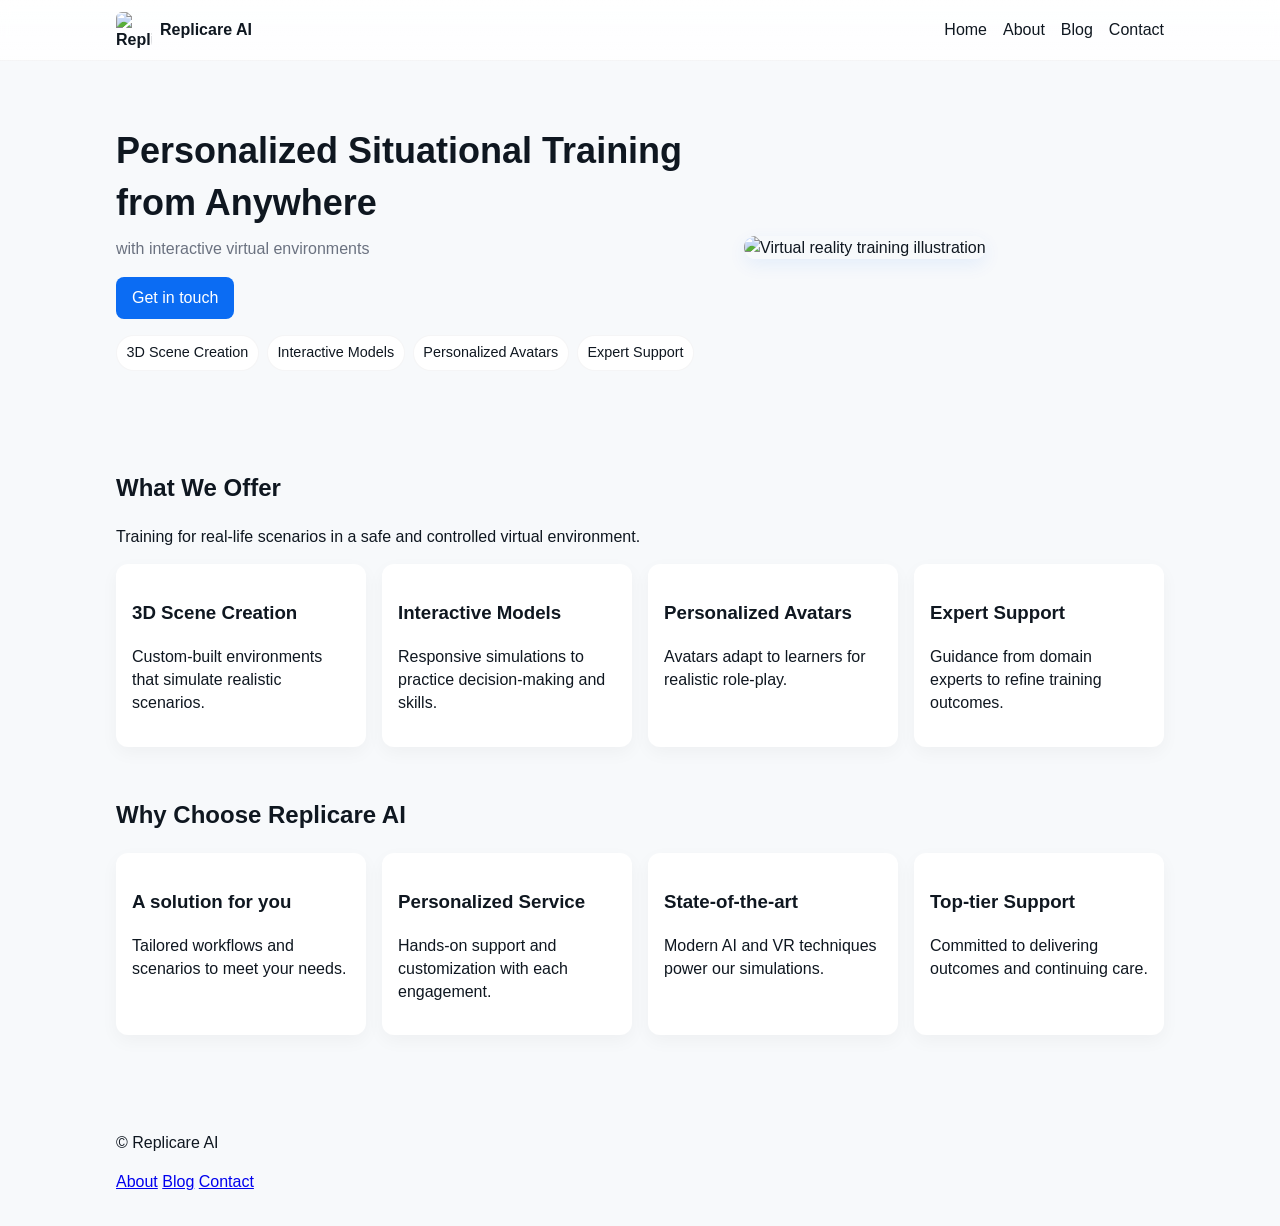
==== index.html @ c7087b62 "Initial commit — static site scaffold" ====
<!doctype html>
<html lang="en">
<head>
  <meta charset="utf-8">
  <meta name="viewport" content="width=device-width,initial-scale=1">
  <title>Replicare AI — Personalized Situational Training</title>
  <link rel="stylesheet" href="styles.css">
</head>
<body>
  <header class="site-header">
    <div class="container header-inner">
      <a href="index.html" class="brand"><img src="assets/logo.png" alt="Replicare AI logo" class="logo">Replicare AI</a>
      <nav class="main-nav" aria-label="Main navigation">
        <button id="nav-toggle" aria-expanded="false" aria-controls="nav-list">Menu</button>
        <ul id="nav-list" class="nav-list">
          <li><a href="index.html">Home</a></li>
          <li><a href="about.html">About</a></li>
          <li><a href="blog.html">Blog</a></li>
          <li><a href="contact.html">Contact</a></li>
        </ul>
      </nav>
    </div>
  </header>

  <main>
    <section class="hero" id="home-hero">
      <div class="container hero-grid">
        <div class="hero-text">
          <h1>Personalized Situational Training from Anywhere</h1>
          <p class="sub">with interactive virtual environments</p>
          <a class="cta" href="contact.html">Get in touch</a>
          <ul class="features-list" aria-label="Key features">
            <li>3D Scene Creation</li>
            <li>Interactive Models</li>
            <li>Personalized Avatars</li>
            <li>Expert Support</li>
          </ul>
        </div>
        <div class="hero-media">
          <img src="assets/hero-vr.jpg" alt="Virtual reality training illustration">
        </div>
      </div>
    </section>

    <section class="offer">
      <div class="container">
        <h2>What We Offer</h2>
        <p>Training for real-life scenarios in a safe and controlled virtual environment.</p>
        <div class="cards">
          <article class="card">
            <h3>3D Scene Creation</h3>
            <p>Custom-built environments that simulate realistic scenarios.</p>
          </article>
          <article class="card">
            <h3>Interactive Models</h3>
            <p>Responsive simulations to practice decision-making and skills.</p>
          </article>
          <article class="card">
            <h3>Personalized Avatars</h3>
            <p>Avatars adapt to learners for realistic role-play.</p>
          </article>
          <article class="card">
            <h3>Expert Support</h3>
            <p>Guidance from domain experts to refine training outcomes.</p>
          </article>
        </div>
      </div>
    </section>

    <section class="why">
      <div class="container">
        <h2>Why Choose Replicare AI</h2>
        <div class="cards four">
          <article class="card">
            <h3>A solution for you</h3>
            <p>Tailored workflows and scenarios to meet your needs.</p>
          </article>
          <article class="card">
            <h3>Personalized Service</h3>
            <p>Hands-on support and customization with each engagement.</p>
          </article>
          <article class="card">
            <h3>State-of-the-art</h3>
            <p>Modern AI and VR techniques power our simulations.</p>
          </article>
          <article class="card">
            <h3>Top-tier Support</h3>
            <p>Committed to delivering outcomes and continuing care.</p>
          </article>
        </div>
      </div>
    </section>
  </main>

  <footer class="site-footer">
    <div class="container">
      <p>&copy; Replicare AI</p>
      <nav aria-label="Footer">
        <a href="about.html">About</a>
        <a href="blog.html">Blog</a>
        <a href="contact.html">Contact</a>
      </nav>
    </div>
  </footer>

  <script src="script.js"></script>
</body>
</html>
---- styles.css ----
:root{
  --bg:#f7f9fb;
  --card:#ffffff;
  --text:#0f1720;
  --muted:#6b7280;
  --brand:#0b6cf3;
  --accent:#7c3aed;
  --radius:12px;
}
*{box-sizing:border-box}
body{font-family:Inter,Segoe UI,Arial,Helvetica,sans-serif;margin:0;background:var(--bg);color:var(--text);line-height:1.45}
.container{max-width:1080px;margin:0 auto;padding:1rem}
.site-header{background:linear-gradient(180deg,rgba(255,255,255,0.9),rgba(255,255,255,0.8));position:sticky;top:0;backdrop-filter:blur(6px);z-index:20;border-bottom:1px solid rgba(15,23,32,0.04)}
.header-inner{display:flex;align-items:center;justify-content:space-between;padding:0.75rem 1rem}
.brand{display:flex;align-items:center;gap:0.5rem;color:var(--text);text-decoration:none;font-weight:600}
.logo{width:36px;height:36px;object-fit:cover;border-radius:6px}
.main-nav{display:flex;align-items:center}
.nav-list{list-style:none;margin:0;padding:0;display:flex;gap:1rem}
.nav-list a{color:var(--text);text-decoration:none}
#nav-toggle{display:none}
.hero{padding:3rem 0}
.hero-grid{display:grid;grid-template-columns:1fr 420px;gap:2rem;align-items:center}
.hero-text h1{font-size:clamp(1.5rem,3vw,2.25rem);margin:0 0 0.5rem}
.sub{color:var(--muted);margin:0 0 1rem}
.cta{display:inline-block;background:var(--brand);color:#fff;padding:0.6rem 1rem;border-radius:8px;text-decoration:none}
.features-list{display:flex;gap:0.5rem;flex-wrap:wrap;list-style:none;padding:0;margin:1rem 0 0}
.features-list li{background:var(--card);padding:0.4rem 0.6rem;border-radius:999px;border:1px solid rgba(15,23,32,0.04);font-size:0.9rem}
.hero-media img{width:100%;height:auto;border-radius:12px;box-shadow:0 6px 18px rgba(11,108,243,0.08)}
.cards{display:grid;grid-template-columns:repeat(auto-fit,minmax(220px,1fr));gap:1rem;margin-top:1rem}
.card{background:var(--card);padding:1rem;border-radius:var(--radius);box-shadow:0 6px 18px rgba(15,23,32,0.04)}
.cards.four{grid-template-columns:repeat(4,1fr)}
.team-grid{display:grid;grid-template-columns:repeat(auto-fit,minmax(180px,1fr));gap:1rem}
.member img{width:100%;height:220px;object-fit:cover;border-radius:8px}
.post-card{background:var(--card);padding:1rem;border-radius:12px}
.contact-form{display:flex;flex-direction:column;gap:0.75rem}
.contact-form .row{display:flex;gap:0.75rem}
.contact-form label{display:block;flex:1}
.contact-form input, .contact-form textarea{width:100%;padding:0.6rem;border-radius:8px;border:1px solid rgba(15,23,32,0.08)}
button{background:var(--accent);color:#fff;padding:0.6rem 1rem;border-radius:8px;border:none}
.site-footer{padding:1rem 0;margin-top:2rem}
@media(max-width:880px){
  .hero-grid{grid-template-columns:1fr}
  .cards.four{grid-template-columns:repeat(2,1fr)}
  #nav-toggle{display:inline-block}
  .nav-list{display:none;position:absolute;right:1rem;top:64px;background:var(--card);padding:0.5rem;border-radius:8px;box-shadow:0 6px 18px rgba(15,23,32,0.08)}
  .nav-list.show{display:flex;flex-direction:column}
  .contact-form .row{flex-direction:column}
}
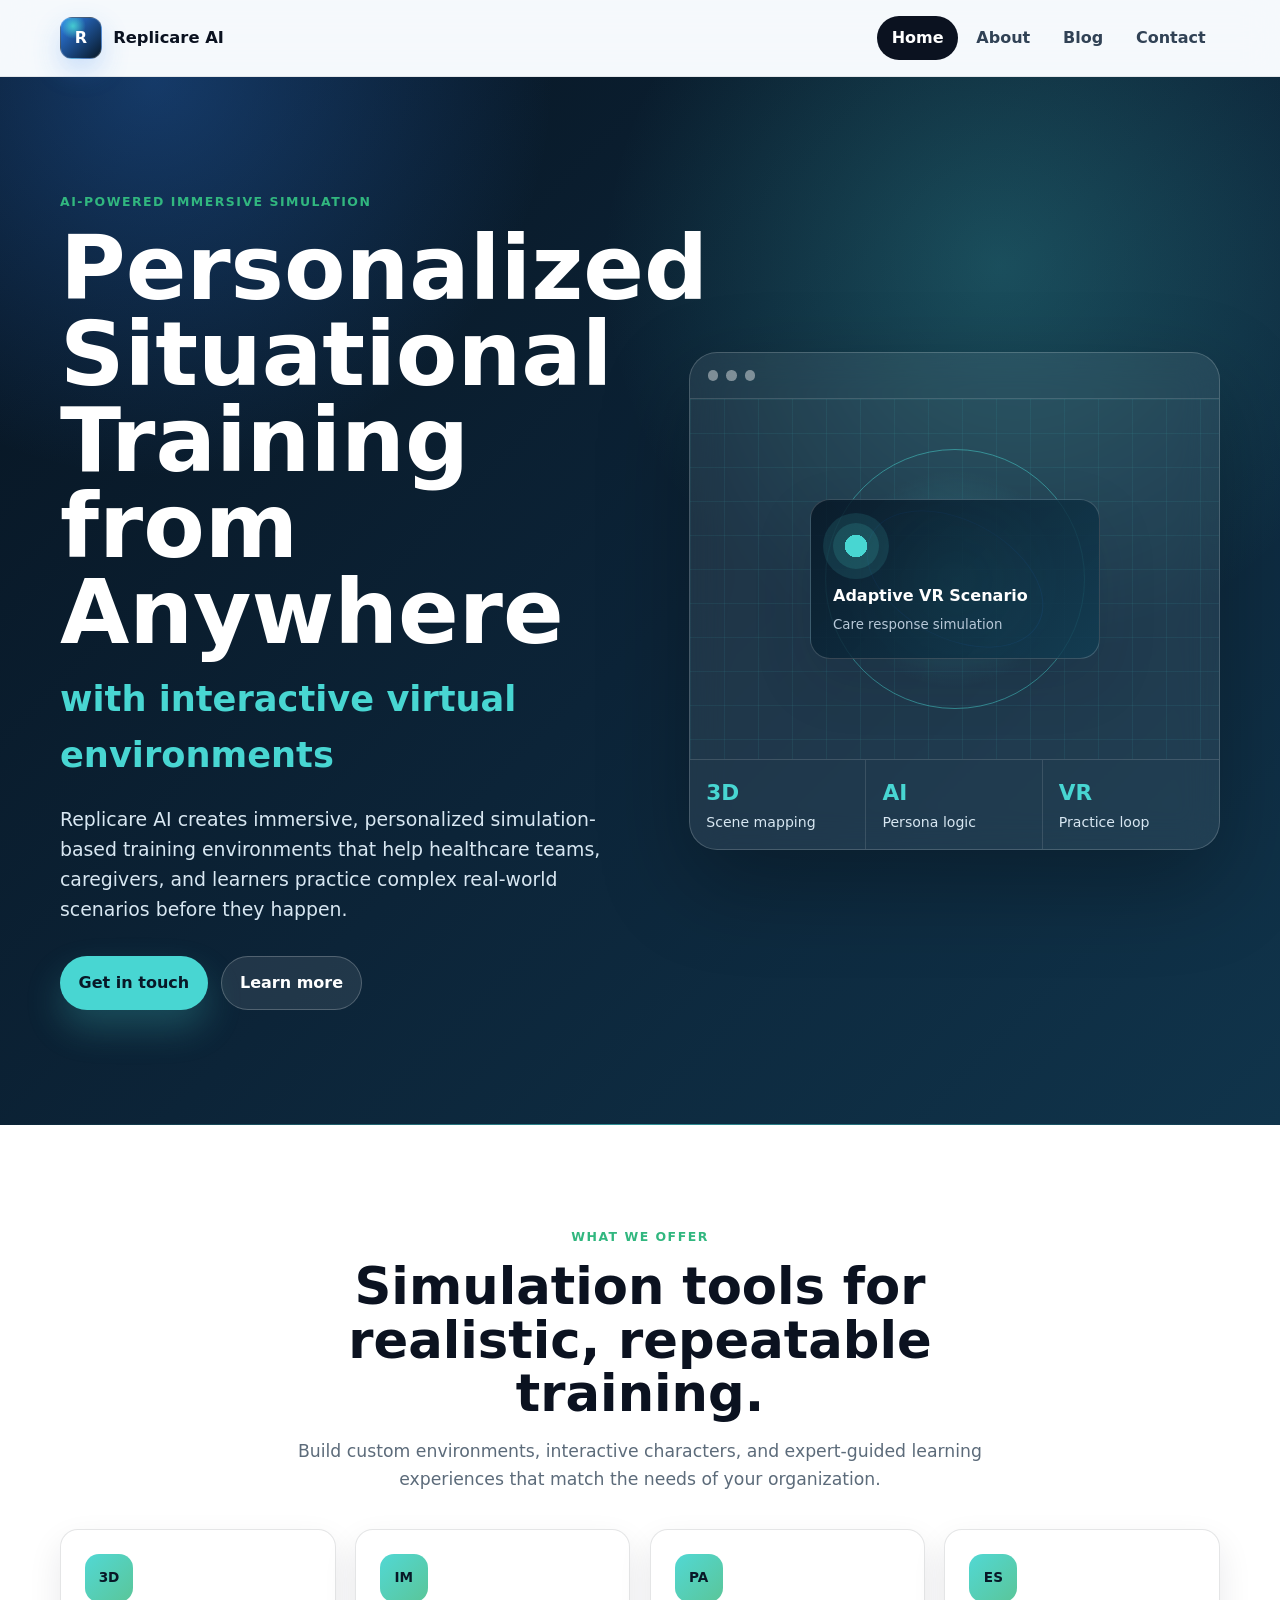
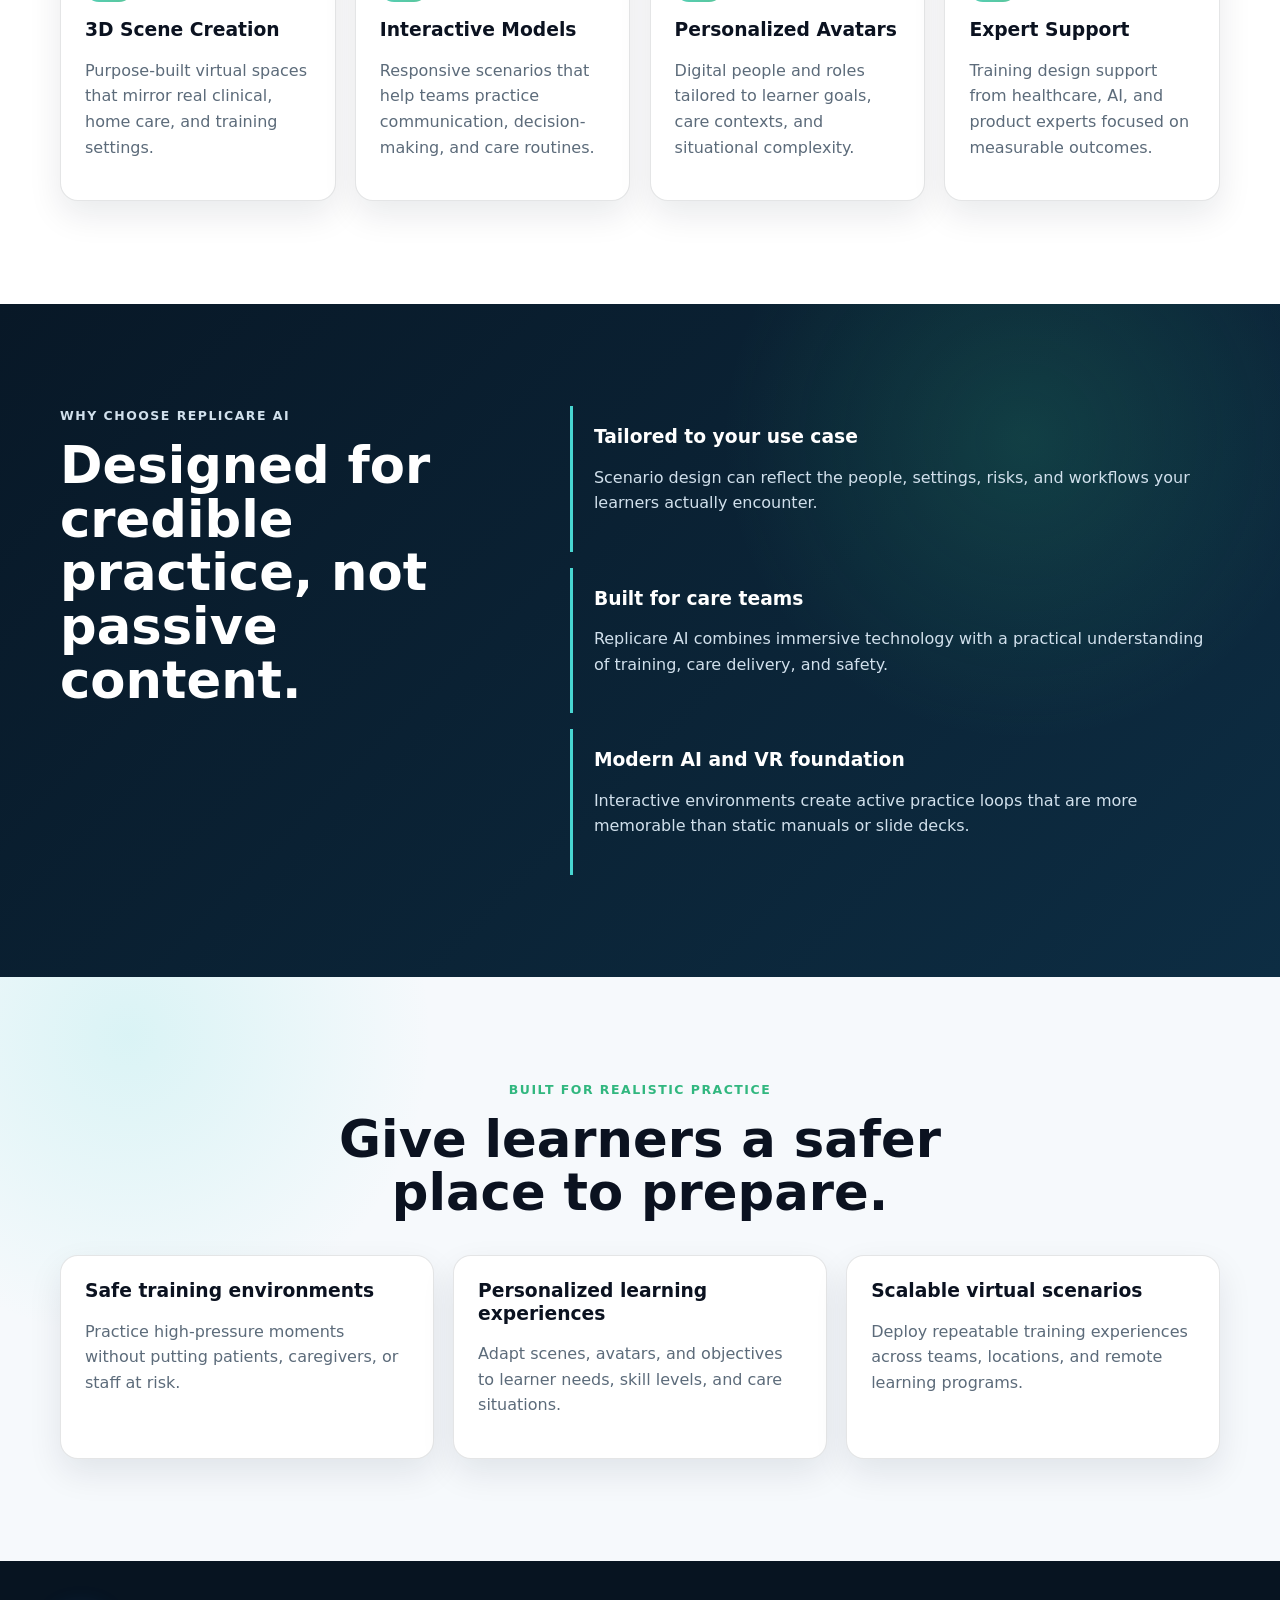
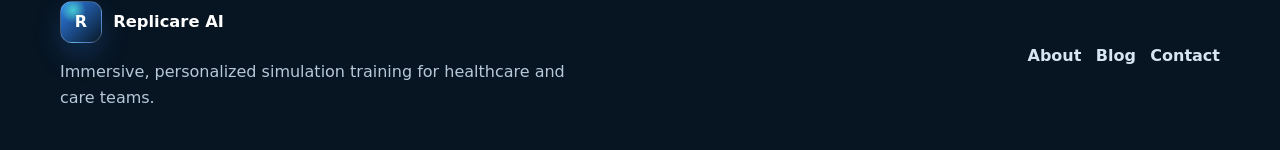
==== commit 75c31abe: "Redesign Replicare AI static site" ====
--- a/index.html
+++ b/index.html
@@ -2,18 +2,24 @@
 <html lang="en">
 <head>
   <meta charset="utf-8">
-  <meta name="viewport" content="width=device-width,initial-scale=1">
-  <title>Replicare AI — Personalized Situational Training</title>
+  <meta name="viewport" content="width=device-width, initial-scale=1">
+  <meta name="description" content="Replicare AI creates immersive, personalized simulation-based training environments for healthcare and care teams.">
+  <title>Replicare AI | Personalized Situational Training</title>
   <link rel="stylesheet" href="styles.css">
 </head>
 <body>
   <header class="site-header">
     <div class="container header-inner">
-      <a href="index.html" class="brand"><img src="assets/logo.png" alt="Replicare AI logo" class="logo">Replicare AI</a>
+      <a class="brand" href="index.html" aria-label="Replicare AI home">
+        <span class="brand-mark" aria-hidden="true">R</span>
+        <span class="brand-text">Replicare AI</span>
+      </a>
       <nav class="main-nav" aria-label="Main navigation">
-        <button id="nav-toggle" aria-expanded="false" aria-controls="nav-list">Menu</button>
-        <ul id="nav-list" class="nav-list">
-          <li><a href="index.html">Home</a></li>
+        <button class="nav-toggle" type="button" aria-expanded="false" aria-controls="site-nav">
+          <span>Menu</span>
+        </button>
+        <ul class="nav-list" id="site-nav">
+          <li><a href="index.html" aria-current="page">Home</a></li>
           <li><a href="about.html">About</a></li>
           <li><a href="blog.html">Blog</a></li>
           <li><a href="contact.html">Contact</a></li>
@@ -23,69 +29,126 @@
   </header>
 
   <main>
-    <section class="hero" id="home-hero">
+    <section class="hero home-hero">
       <div class="container hero-grid">
-        <div class="hero-text">
+        <div class="hero-copy">
+          <p class="eyebrow">AI-powered immersive simulation</p>
           <h1>Personalized Situational Training from Anywhere</h1>
-          <p class="sub">with interactive virtual environments</p>
-          <a class="cta" href="contact.html">Get in touch</a>
-          <ul class="features-list" aria-label="Key features">
-            <li>3D Scene Creation</li>
-            <li>Interactive Models</li>
-            <li>Personalized Avatars</li>
-            <li>Expert Support</li>
-          </ul>
+          <p class="hero-subtitle">with interactive virtual environments</p>
+          <p class="hero-lede">Replicare AI creates immersive, personalized simulation-based training environments that help healthcare teams, caregivers, and learners practice complex real-world scenarios before they happen.</p>
+          <div class="button-row">
+            <a class="button button-primary" href="contact.html">Get in touch</a>
+            <a class="button button-secondary" href="about.html">Learn more</a>
+          </div>
         </div>
-        <div class="hero-media">
-          <img src="assets/hero-vr.jpg" alt="Virtual reality training illustration">
+        <div class="hero-visual" aria-label="Immersive healthcare simulation product preview">
+          <div class="simulation-panel">
+            <div class="panel-top">
+              <span></span>
+              <span></span>
+              <span></span>
+            </div>
+            <div class="scene-stage">
+              <div class="avatar-orbit orbit-one"></div>
+              <div class="avatar-orbit orbit-two"></div>
+              <div class="avatar-card">
+                <span class="avatar-pulse"></span>
+                <strong>Adaptive VR Scenario</strong>
+                <small>Care response simulation</small>
+              </div>
+            </div>
+            <div class="metric-strip">
+              <div>
+                <strong>3D</strong>
+                <span>Scene mapping</span>
+              </div>
+              <div>
+                <strong>AI</strong>
+                <span>Persona logic</span>
+              </div>
+              <div>
+                <strong>VR</strong>
+                <span>Practice loop</span>
+              </div>
+            </div>
+          </div>
         </div>
       </div>
     </section>
 
-    <section class="offer">
+    <section class="section section-light">
       <div class="container">
-        <h2>What We Offer</h2>
-        <p>Training for real-life scenarios in a safe and controlled virtual environment.</p>
-        <div class="cards">
-          <article class="card">
+        <div class="section-heading">
+          <p class="eyebrow">What we offer</p>
+          <h2>Simulation tools for realistic, repeatable training.</h2>
+          <p>Build custom environments, interactive characters, and expert-guided learning experiences that match the needs of your organization.</p>
+        </div>
+        <div class="card-grid feature-grid">
+          <article class="feature-card">
+            <span class="card-icon">3D</span>
             <h3>3D Scene Creation</h3>
-            <p>Custom-built environments that simulate realistic scenarios.</p>
+            <p>Purpose-built virtual spaces that mirror real clinical, home care, and training settings.</p>
           </article>
-          <article class="card">
+          <article class="feature-card">
+            <span class="card-icon">IM</span>
             <h3>Interactive Models</h3>
-            <p>Responsive simulations to practice decision-making and skills.</p>
+            <p>Responsive scenarios that help teams practice communication, decision-making, and care routines.</p>
           </article>
-          <article class="card">
+          <article class="feature-card">
+            <span class="card-icon">PA</span>
             <h3>Personalized Avatars</h3>
-            <p>Avatars adapt to learners for realistic role-play.</p>
+            <p>Digital people and roles tailored to learner goals, care contexts, and situational complexity.</p>
           </article>
-          <article class="card">
+          <article class="feature-card">
+            <span class="card-icon">ES</span>
             <h3>Expert Support</h3>
-            <p>Guidance from domain experts to refine training outcomes.</p>
+            <p>Training design support from healthcare, AI, and product experts focused on measurable outcomes.</p>
           </article>
         </div>
       </div>
     </section>
 
-    <section class="why">
+    <section class="section section-dark">
+      <div class="container split-section">
+        <div>
+          <p class="eyebrow">Why choose Replicare AI</p>
+          <h2>Designed for credible practice, not passive content.</h2>
+        </div>
+        <div class="why-list">
+          <article>
+            <h3>Tailored to your use case</h3>
+            <p>Scenario design can reflect the people, settings, risks, and workflows your learners actually encounter.</p>
+          </article>
+          <article>
+            <h3>Built for care teams</h3>
+            <p>Replicare AI combines immersive technology with a practical understanding of training, care delivery, and safety.</p>
+          </article>
+          <article>
+            <h3>Modern AI and VR foundation</h3>
+            <p>Interactive environments create active practice loops that are more memorable than static manuals or slide decks.</p>
+          </article>
+        </div>
+      </div>
+    </section>
+
+    <section class="section section-muted">
       <div class="container">
-        <h2>Why Choose Replicare AI</h2>
-        <div class="cards four">
-          <article class="card">
-            <h3>A solution for you</h3>
-            <p>Tailored workflows and scenarios to meet your needs.</p>
+        <div class="section-heading">
+          <p class="eyebrow">Built for realistic practice</p>
+          <h2>Give learners a safer place to prepare.</h2>
+        </div>
+        <div class="card-grid three-column">
+          <article class="practice-card">
+            <h3>Safe training environments</h3>
+            <p>Practice high-pressure moments without putting patients, caregivers, or staff at risk.</p>
           </article>
-          <article class="card">
-            <h3>Personalized Service</h3>
-            <p>Hands-on support and customization with each engagement.</p>
+          <article class="practice-card">
+            <h3>Personalized learning experiences</h3>
+            <p>Adapt scenes, avatars, and objectives to learner needs, skill levels, and care situations.</p>
           </article>
-          <article class="card">
-            <h3>State-of-the-art</h3>
-            <p>Modern AI and VR techniques power our simulations.</p>
-          </article>
-          <article class="card">
-            <h3>Top-tier Support</h3>
-            <p>Committed to delivering outcomes and continuing care.</p>
+          <article class="practice-card">
+            <h3>Scalable virtual scenarios</h3>
+            <p>Deploy repeatable training experiences across teams, locations, and remote learning programs.</p>
           </article>
         </div>
       </div>
@@ -93,9 +156,15 @@
   </main>
 
   <footer class="site-footer">
-    <div class="container">
-      <p>&copy; Replicare AI</p>
-      <nav aria-label="Footer">
+    <div class="container footer-grid">
+      <div>
+        <a class="brand footer-brand" href="index.html">
+          <span class="brand-mark" aria-hidden="true">R</span>
+          <span class="brand-text">Replicare AI</span>
+        </a>
+        <p>Immersive, personalized simulation training for healthcare and care teams.</p>
+      </div>
+      <nav class="footer-nav" aria-label="Footer navigation">
         <a href="about.html">About</a>
         <a href="blog.html">Blog</a>
         <a href="contact.html">Contact</a>
@@ -105,4 +174,4 @@
 
   <script src="script.js"></script>
 </body>
-</html>+</html>
--- a/styles.css
+++ b/styles.css
@@ -1,48 +1,889 @@
-:root{
-  --bg:#f7f9fb;
-  --card:#ffffff;
-  --text:#0f1720;
-  --muted:#6b7280;
-  --brand:#0b6cf3;
-  --accent:#7c3aed;
-  --radius:12px;
-}
-*{box-sizing:border-box}
-body{font-family:Inter,Segoe UI,Arial,Helvetica,sans-serif;margin:0;background:var(--bg);color:var(--text);line-height:1.45}
-.container{max-width:1080px;margin:0 auto;padding:1rem}
-.site-header{background:linear-gradient(180deg,rgba(255,255,255,0.9),rgba(255,255,255,0.8));position:sticky;top:0;backdrop-filter:blur(6px);z-index:20;border-bottom:1px solid rgba(15,23,32,0.04)}
-.header-inner{display:flex;align-items:center;justify-content:space-between;padding:0.75rem 1rem}
-.brand{display:flex;align-items:center;gap:0.5rem;color:var(--text);text-decoration:none;font-weight:600}
-.logo{width:36px;height:36px;object-fit:cover;border-radius:6px}
-.main-nav{display:flex;align-items:center}
-.nav-list{list-style:none;margin:0;padding:0;display:flex;gap:1rem}
-.nav-list a{color:var(--text);text-decoration:none}
-#nav-toggle{display:none}
-.hero{padding:3rem 0}
-.hero-grid{display:grid;grid-template-columns:1fr 420px;gap:2rem;align-items:center}
-.hero-text h1{font-size:clamp(1.5rem,3vw,2.25rem);margin:0 0 0.5rem}
-.sub{color:var(--muted);margin:0 0 1rem}
-.cta{display:inline-block;background:var(--brand);color:#fff;padding:0.6rem 1rem;border-radius:8px;text-decoration:none}
-.features-list{display:flex;gap:0.5rem;flex-wrap:wrap;list-style:none;padding:0;margin:1rem 0 0}
-.features-list li{background:var(--card);padding:0.4rem 0.6rem;border-radius:999px;border:1px solid rgba(15,23,32,0.04);font-size:0.9rem}
-.hero-media img{width:100%;height:auto;border-radius:12px;box-shadow:0 6px 18px rgba(11,108,243,0.08)}
-.cards{display:grid;grid-template-columns:repeat(auto-fit,minmax(220px,1fr));gap:1rem;margin-top:1rem}
-.card{background:var(--card);padding:1rem;border-radius:var(--radius);box-shadow:0 6px 18px rgba(15,23,32,0.04)}
-.cards.four{grid-template-columns:repeat(4,1fr)}
-.team-grid{display:grid;grid-template-columns:repeat(auto-fit,minmax(180px,1fr));gap:1rem}
-.member img{width:100%;height:220px;object-fit:cover;border-radius:8px}
-.post-card{background:var(--card);padding:1rem;border-radius:12px}
-.contact-form{display:flex;flex-direction:column;gap:0.75rem}
-.contact-form .row{display:flex;gap:0.75rem}
-.contact-form label{display:block;flex:1}
-.contact-form input, .contact-form textarea{width:100%;padding:0.6rem;border-radius:8px;border:1px solid rgba(15,23,32,0.08)}
-button{background:var(--accent);color:#fff;padding:0.6rem 1rem;border-radius:8px;border:none}
-.site-footer{padding:1rem 0;margin-top:2rem}
-@media(max-width:880px){
-  .hero-grid{grid-template-columns:1fr}
-  .cards.four{grid-template-columns:repeat(2,1fr)}
-  #nav-toggle{display:inline-block}
-  .nav-list{display:none;position:absolute;right:1rem;top:64px;background:var(--card);padding:0.5rem;border-radius:8px;box-shadow:0 6px 18px rgba(15,23,32,0.08)}
-  .nav-list.show{display:flex;flex-direction:column}
-  .contact-form .row{flex-direction:column}
-}+:root {
+  --ink: #0b1220;
+  --navy: #081827;
+  --navy-soft: #10263b;
+  --blue: #2f80ed;
+  --cyan: #48d6d2;
+  --green: #31b77f;
+  --white: #ffffff;
+  --paper: #f6f9fc;
+  --mist: #e8f1f8;
+  --line: rgba(11, 18, 32, 0.11);
+  --muted: #5c6b7a;
+  --muted-light: #b7c8d8;
+  --shadow: 0 22px 60px rgba(8, 24, 39, 0.13);
+  --shadow-soft: 0 14px 34px rgba(8, 24, 39, 0.09);
+  --radius: 18px;
+  --radius-sm: 12px;
+  --container: 1160px;
+  --section: clamp(4rem, 8vw, 7rem);
+}
+
+* {
+  box-sizing: border-box;
+}
+
+html {
+  scroll-behavior: smooth;
+}
+
+body {
+  margin: 0;
+  color: var(--ink);
+  background: var(--paper);
+  font-family: Inter, ui-sans-serif, system-ui, -apple-system, BlinkMacSystemFont, "Segoe UI", Arial, sans-serif;
+  line-height: 1.6;
+  text-rendering: optimizeLegibility;
+}
+
+img,
+svg {
+  display: block;
+  max-width: 100%;
+}
+
+a {
+  color: inherit;
+}
+
+.container {
+  width: min(100% - 2rem, var(--container));
+  margin-inline: auto;
+}
+
+.narrow {
+  max-width: 820px;
+}
+
+.site-header {
+  position: sticky;
+  top: 0;
+  z-index: 20;
+  background: rgba(246, 249, 252, 0.9);
+  border-bottom: 1px solid rgba(11, 18, 32, 0.08);
+  backdrop-filter: blur(18px);
+}
+
+.header-inner {
+  display: flex;
+  align-items: center;
+  justify-content: space-between;
+  min-height: 76px;
+  gap: 1rem;
+}
+
+.brand {
+  display: inline-flex;
+  align-items: center;
+  gap: 0.7rem;
+  color: var(--ink);
+  font-weight: 800;
+  text-decoration: none;
+  letter-spacing: 0;
+}
+
+.brand-mark {
+  display: grid;
+  width: 42px;
+  height: 42px;
+  place-items: center;
+  color: var(--white);
+  background:
+    radial-gradient(circle at 30% 20%, rgba(72, 214, 210, 0.9), transparent 30%),
+    linear-gradient(135deg, var(--blue), var(--navy));
+  border: 1px solid rgba(255, 255, 255, 0.22);
+  border-radius: 12px;
+  box-shadow: 0 12px 28px rgba(47, 128, 237, 0.24);
+}
+
+.brand-text {
+  font-size: 1.02rem;
+}
+
+.main-nav {
+  display: flex;
+  align-items: center;
+}
+
+.nav-toggle {
+  display: none;
+  border: 1px solid var(--line);
+  border-radius: 999px;
+  background: var(--white);
+  color: var(--ink);
+  cursor: pointer;
+  font: inherit;
+  font-weight: 700;
+  padding: 0.65rem 0.9rem;
+}
+
+.nav-list {
+  display: flex;
+  align-items: center;
+  gap: 0.25rem;
+  margin: 0;
+  padding: 0;
+  list-style: none;
+}
+
+.nav-list a {
+  display: inline-flex;
+  align-items: center;
+  min-height: 42px;
+  padding: 0.55rem 0.9rem;
+  border-radius: 999px;
+  color: #314255;
+  font-weight: 700;
+  text-decoration: none;
+  transition: background 180ms ease, color 180ms ease, transform 180ms ease;
+}
+
+.nav-list a:hover,
+.nav-list a:focus-visible {
+  background: rgba(47, 128, 237, 0.1);
+  color: var(--ink);
+}
+
+.nav-list a[aria-current="page"] {
+  background: var(--ink);
+  color: var(--white);
+}
+
+.hero,
+.page-hero {
+  position: relative;
+  overflow: hidden;
+  color: var(--white);
+  background:
+    radial-gradient(circle at 78% 18%, rgba(72, 214, 210, 0.24), transparent 30%),
+    radial-gradient(circle at 12% 0%, rgba(47, 128, 237, 0.34), transparent 26%),
+    linear-gradient(135deg, #071421 0%, #0c2438 52%, #10344b 100%);
+}
+
+.hero::after,
+.page-hero::after {
+  position: absolute;
+  inset: auto 0 0;
+  height: 1px;
+  content: "";
+  background: linear-gradient(90deg, transparent, rgba(72, 214, 210, 0.6), transparent);
+}
+
+.home-hero {
+  padding: clamp(5rem, 9vw, 8rem) 0;
+}
+
+.hero-grid {
+  display: grid;
+  grid-template-columns: minmax(0, 1.02fr) minmax(360px, 0.98fr);
+  align-items: center;
+  gap: clamp(2rem, 6vw, 5rem);
+}
+
+.hero-copy,
+.hero-visual,
+.page-hero .container {
+  position: relative;
+  z-index: 1;
+}
+
+.eyebrow {
+  margin: 0 0 0.8rem;
+  color: var(--green);
+  font-size: 0.78rem;
+  font-weight: 900;
+  letter-spacing: 0.12em;
+  text-transform: uppercase;
+}
+
+.hero h1,
+.page-hero h1 {
+  max-width: 820px;
+  margin: 0;
+  font-size: clamp(2.7rem, 7vw, 5.9rem);
+  line-height: 0.96;
+  letter-spacing: 0;
+}
+
+.hero-subtitle {
+  margin: 1rem 0 0;
+  color: var(--cyan);
+  font-size: clamp(1.35rem, 3vw, 2.2rem);
+  font-weight: 800;
+}
+
+.hero-lede,
+.page-hero p:not(.eyebrow) {
+  max-width: 680px;
+  margin: 1.25rem 0 0;
+  color: #d8e7f2;
+  font-size: clamp(1rem, 2vw, 1.18rem);
+}
+
+.button-row {
+  display: flex;
+  flex-wrap: wrap;
+  gap: 0.85rem;
+  margin-top: 2rem;
+}
+
+.button {
+  display: inline-flex;
+  align-items: center;
+  justify-content: center;
+  min-height: 48px;
+  padding: 0.8rem 1.1rem;
+  border: 1px solid transparent;
+  border-radius: 999px;
+  font-weight: 900;
+  text-decoration: none;
+  transition: transform 180ms ease, box-shadow 180ms ease, background 180ms ease;
+}
+
+.button:hover,
+.button:focus-visible {
+  transform: translateY(-2px);
+}
+
+.button-primary {
+  color: var(--navy);
+  background: var(--cyan);
+  box-shadow: 0 18px 36px rgba(72, 214, 210, 0.24);
+}
+
+.button-secondary {
+  color: var(--white);
+  background: rgba(255, 255, 255, 0.09);
+  border-color: rgba(255, 255, 255, 0.22);
+}
+
+.section-light .button-secondary,
+.contact-form .button-secondary {
+  color: var(--ink);
+  background: var(--mist);
+  border-color: var(--line);
+}
+
+.simulation-panel {
+  overflow: hidden;
+  border: 1px solid rgba(255, 255, 255, 0.18);
+  border-radius: 28px;
+  background: rgba(255, 255, 255, 0.08);
+  box-shadow: 0 34px 90px rgba(0, 0, 0, 0.28);
+  backdrop-filter: blur(18px);
+}
+
+.panel-top {
+  display: flex;
+  gap: 0.5rem;
+  padding: 1.1rem;
+  border-bottom: 1px solid rgba(255, 255, 255, 0.14);
+}
+
+.panel-top span {
+  width: 0.65rem;
+  height: 0.65rem;
+  border-radius: 50%;
+  background: rgba(255, 255, 255, 0.42);
+}
+
+.scene-stage {
+  position: relative;
+  display: grid;
+  min-height: 360px;
+  place-items: center;
+  background:
+    linear-gradient(rgba(72, 214, 210, 0.08) 1px, transparent 1px),
+    linear-gradient(90deg, rgba(72, 214, 210, 0.08) 1px, transparent 1px),
+    radial-gradient(circle at center, rgba(72, 214, 210, 0.28), transparent 34%);
+  background-size: 34px 34px, 34px 34px, auto;
+}
+
+.avatar-orbit {
+  position: absolute;
+  border: 1px solid rgba(72, 214, 210, 0.5);
+  border-radius: 50%;
+}
+
+.orbit-one {
+  width: 260px;
+  height: 260px;
+}
+
+.orbit-two {
+  width: 190px;
+  height: 190px;
+  border-color: rgba(47, 128, 237, 0.65);
+  transform: rotate(28deg) scaleY(0.62);
+}
+
+.avatar-card {
+  position: relative;
+  z-index: 1;
+  display: grid;
+  width: min(72%, 290px);
+  min-height: 150px;
+  align-content: center;
+  gap: 0.35rem;
+  padding: 1.4rem;
+  border: 1px solid rgba(255, 255, 255, 0.18);
+  border-radius: 20px;
+  color: var(--white);
+  background: linear-gradient(135deg, rgba(8, 24, 39, 0.88), rgba(17, 61, 83, 0.82));
+  box-shadow: var(--shadow);
+}
+
+.avatar-pulse {
+  width: 46px;
+  height: 46px;
+  margin-bottom: 0.55rem;
+  border-radius: 50%;
+  background: radial-gradient(circle, var(--cyan) 0 34%, rgba(72, 214, 210, 0.25) 35% 100%);
+  box-shadow: 0 0 0 10px rgba(72, 214, 210, 0.12);
+}
+
+.avatar-card small {
+  color: var(--muted-light);
+}
+
+.metric-strip {
+  display: grid;
+  grid-template-columns: repeat(3, 1fr);
+  border-top: 1px solid rgba(255, 255, 255, 0.14);
+}
+
+.metric-strip div {
+  padding: 1rem;
+  border-right: 1px solid rgba(255, 255, 255, 0.12);
+}
+
+.metric-strip div:last-child {
+  border-right: 0;
+}
+
+.metric-strip strong,
+.metric-strip span {
+  display: block;
+}
+
+.metric-strip strong {
+  color: var(--cyan);
+  font-size: 1.35rem;
+}
+
+.metric-strip span {
+  color: #d8e7f2;
+  font-size: 0.88rem;
+}
+
+.section {
+  padding: var(--section) 0;
+}
+
+.section-light {
+  background: var(--white);
+}
+
+.section-muted {
+  background:
+    radial-gradient(circle at 10% 10%, rgba(72, 214, 210, 0.16), transparent 24%),
+    var(--paper);
+}
+
+.section-dark {
+  color: var(--white);
+  background:
+    radial-gradient(circle at 80% 20%, rgba(49, 183, 127, 0.18), transparent 26%),
+    linear-gradient(135deg, var(--navy), #0d2d43);
+}
+
+.section-heading {
+  max-width: 760px;
+  margin: 0 auto 2.2rem;
+  text-align: center;
+}
+
+.section-heading.align-left {
+  margin-inline: 0;
+  text-align: left;
+}
+
+.section-heading h2,
+.split-section h2,
+.insight-panel h2,
+.contact-card h2 {
+  margin: 0;
+  color: inherit;
+  font-size: clamp(2rem, 4vw, 3.2rem);
+  line-height: 1.05;
+  letter-spacing: 0;
+}
+
+.section-heading p:not(.eyebrow),
+.large-copy {
+  color: var(--muted);
+  font-size: 1.08rem;
+}
+
+.section-dark .large-copy,
+.section-dark p,
+.section-dark .why-list p {
+  color: #d1e0ec;
+}
+
+.card-grid {
+  display: grid;
+  gap: 1.2rem;
+}
+
+.feature-grid {
+  grid-template-columns: repeat(4, minmax(0, 1fr));
+}
+
+.three-column {
+  grid-template-columns: repeat(3, minmax(0, 1fr));
+}
+
+.feature-card,
+.practice-card,
+.value-card,
+.team-card,
+.post-card,
+.insight-panel,
+.contact-card,
+.contact-form {
+  border: 1px solid var(--line);
+  border-radius: var(--radius);
+  background: var(--white);
+  box-shadow: var(--shadow-soft);
+}
+
+.feature-card,
+.practice-card,
+.value-card {
+  min-height: 100%;
+  padding: 1.5rem;
+  transition: transform 180ms ease, box-shadow 180ms ease, border-color 180ms ease;
+}
+
+.feature-card:hover,
+.practice-card:hover,
+.value-card:hover,
+.team-card:hover,
+.post-card:hover {
+  border-color: rgba(47, 128, 237, 0.3);
+  box-shadow: var(--shadow);
+  transform: translateY(-4px);
+}
+
+.card-icon {
+  display: grid;
+  width: 48px;
+  height: 48px;
+  margin-bottom: 1.1rem;
+  place-items: center;
+  border-radius: 14px;
+  color: var(--navy);
+  background: linear-gradient(135deg, rgba(72, 214, 210, 0.95), rgba(49, 183, 127, 0.8));
+  font-size: 0.85rem;
+  font-weight: 900;
+}
+
+.feature-card h3,
+.practice-card h3,
+.value-card h3,
+.team-card h3,
+.post-card h2,
+.why-list h3 {
+  margin: 0 0 0.55rem;
+  line-height: 1.2;
+}
+
+.feature-card p,
+.practice-card p,
+.value-card p,
+.team-card p,
+.post-card p,
+.insight-panel p,
+.contact-card li {
+  color: var(--muted);
+}
+
+.split-section {
+  display: grid;
+  grid-template-columns: 0.8fr 1.2fr;
+  gap: clamp(2rem, 6vw, 5rem);
+  align-items: start;
+}
+
+.why-list {
+  display: grid;
+  gap: 1rem;
+}
+
+.why-list article {
+  padding: 1.25rem 0 1.25rem 1.3rem;
+  border-left: 3px solid var(--cyan);
+}
+
+.page-hero {
+  padding: clamp(4.5rem, 8vw, 7rem) 0;
+}
+
+.page-hero h1 {
+  font-size: clamp(2.4rem, 5.5vw, 4.7rem);
+}
+
+.team-grid {
+  display: grid;
+  grid-template-columns: repeat(4, minmax(0, 1fr));
+  gap: 1.2rem;
+}
+
+.team-card {
+  overflow: hidden;
+  padding: 1rem;
+  transition: transform 180ms ease, box-shadow 180ms ease, border-color 180ms ease;
+}
+
+.member-photo,
+.post-media {
+  display: grid;
+  place-items: center;
+  border-radius: var(--radius-sm);
+  color: var(--white);
+  background:
+    radial-gradient(circle at 32% 18%, rgba(72, 214, 210, 0.5), transparent 28%),
+    linear-gradient(135deg, #10263b, #2f80ed 55%, #31b77f);
+}
+
+.member-photo {
+  aspect-ratio: 1 / 1;
+  margin-bottom: 1rem;
+  font-size: clamp(2rem, 5vw, 3.8rem);
+  font-weight: 900;
+}
+
+.team-card p {
+  margin: 0;
+  font-weight: 800;
+}
+
+.blog-layout {
+  display: grid;
+  grid-template-columns: minmax(0, 1.2fr) minmax(280px, 0.8fr);
+  gap: 1.4rem;
+  align-items: start;
+}
+
+.post-card {
+  display: grid;
+  grid-template-columns: minmax(220px, 0.8fr) 1.2fr;
+  overflow: hidden;
+  transition: transform 180ms ease, box-shadow 180ms ease, border-color 180ms ease;
+}
+
+.post-media {
+  min-height: 300px;
+  border-radius: 0;
+  font-size: 4rem;
+  font-weight: 900;
+}
+
+.post-body,
+.insight-panel,
+.contact-card {
+  padding: clamp(1.4rem, 3vw, 2rem);
+}
+
+.post-meta {
+  margin-top: 0;
+  color: var(--green);
+  font-size: 0.86rem;
+  font-weight: 900;
+  text-transform: uppercase;
+}
+
+.text-link {
+  display: inline-flex;
+  margin-top: 0.6rem;
+  color: var(--blue);
+  font-weight: 900;
+  text-decoration: none;
+}
+
+.text-link:hover,
+.text-link:focus-visible {
+  text-decoration: underline;
+}
+
+.insight-panel {
+  background: linear-gradient(180deg, var(--white), #eef7fb);
+}
+
+.contact-hero-grid {
+  display: grid;
+  grid-template-columns: minmax(0, 1fr) minmax(280px, 420px);
+  gap: clamp(2rem, 6vw, 5rem);
+  align-items: center;
+}
+
+.contact-card {
+  color: var(--ink);
+  background: rgba(255, 255, 255, 0.92);
+}
+
+.check-list {
+  display: grid;
+  gap: 0.7rem;
+  margin: 1.2rem 0 0;
+  padding: 0;
+  list-style: none;
+}
+
+.check-list li {
+  position: relative;
+  padding-left: 1.6rem;
+}
+
+.check-list li::before {
+  position: absolute;
+  left: 0;
+  top: 0.35rem;
+  width: 0.55rem;
+  height: 0.9rem;
+  border: solid var(--green);
+  border-width: 0 3px 3px 0;
+  content: "";
+  transform: rotate(45deg);
+}
+
+.form-layout {
+  display: grid;
+  grid-template-columns: minmax(240px, 0.6fr) minmax(0, 1fr);
+  gap: clamp(2rem, 6vw, 4rem);
+  align-items: start;
+}
+
+.contact-form {
+  display: grid;
+  grid-template-columns: repeat(2, minmax(0, 1fr));
+  gap: 1rem;
+  padding: clamp(1.2rem, 3vw, 2rem);
+}
+
+.contact-hero .button {
+  margin-top: 1.8rem;
+}
+
+.form-row {
+  display: grid;
+  gap: 0.45rem;
+}
+
+.form-row.full,
+.form-actions.full {
+  grid-column: 1 / -1;
+}
+
+label {
+  color: #27384a;
+  font-weight: 850;
+}
+
+input,
+textarea {
+  width: 100%;
+  border: 1px solid var(--line);
+  border-radius: 12px;
+  background: #fbfdff;
+  color: var(--ink);
+  font: inherit;
+  padding: 0.85rem 0.95rem;
+  transition: border-color 180ms ease, box-shadow 180ms ease, background 180ms ease;
+}
+
+textarea {
+  resize: vertical;
+}
+
+input:focus,
+textarea:focus {
+  border-color: var(--blue);
+  background: var(--white);
+  box-shadow: 0 0 0 4px rgba(47, 128, 237, 0.14);
+  outline: none;
+}
+
+.form-actions {
+  display: flex;
+  flex-wrap: wrap;
+  align-items: center;
+  gap: 1rem;
+}
+
+.form-actions button {
+  cursor: pointer;
+}
+
+.form-note {
+  margin: 0;
+  color: var(--muted);
+}
+
+.site-footer {
+  color: #d6e5ef;
+  background: #071421;
+  padding: 2.5rem 0;
+}
+
+.footer-grid {
+  display: flex;
+  align-items: center;
+  justify-content: space-between;
+  gap: 2rem;
+}
+
+.footer-brand {
+  color: var(--white);
+}
+
+.site-footer p {
+  max-width: 520px;
+  margin: 1rem 0 0;
+  color: var(--muted-light);
+}
+
+.footer-nav {
+  display: flex;
+  flex-wrap: wrap;
+  gap: 0.9rem;
+}
+
+.footer-nav a {
+  color: #d6e5ef;
+  font-weight: 800;
+  text-decoration: none;
+}
+
+.footer-nav a:hover,
+.footer-nav a:focus-visible {
+  color: var(--cyan);
+}
+
+@media (max-width: 980px) {
+  .hero-grid,
+  .split-section,
+  .blog-layout,
+  .contact-hero-grid,
+  .form-layout {
+    grid-template-columns: 1fr;
+  }
+
+  .feature-grid,
+  .team-grid {
+    grid-template-columns: repeat(2, minmax(0, 1fr));
+  }
+
+  .three-column {
+    grid-template-columns: 1fr;
+  }
+
+  .hero-visual {
+    max-width: 620px;
+  }
+}
+
+@media (max-width: 720px) {
+  .container {
+    width: min(100% - 1.25rem, var(--container));
+  }
+
+  .header-inner {
+    min-height: 68px;
+  }
+
+  .nav-toggle {
+    display: inline-flex;
+  }
+
+  .nav-list {
+    position: absolute;
+    top: calc(100% + 0.6rem);
+    right: 0.75rem;
+    left: 0.75rem;
+    display: none;
+    flex-direction: column;
+    align-items: stretch;
+    padding: 0.7rem;
+    border: 1px solid var(--line);
+    border-radius: 18px;
+    background: var(--white);
+    box-shadow: var(--shadow);
+  }
+
+  .nav-list.is-open {
+    display: flex;
+  }
+
+  .nav-list a {
+    justify-content: center;
+  }
+
+  .home-hero,
+  .page-hero {
+    padding: 4rem 0;
+  }
+
+  .hero h1,
+  .page-hero h1 {
+    font-size: clamp(2.45rem, 14vw, 4rem);
+  }
+
+  .scene-stage {
+    min-height: 300px;
+  }
+
+  .metric-strip {
+    grid-template-columns: 1fr;
+  }
+
+  .metric-strip div {
+    border-right: 0;
+    border-bottom: 1px solid rgba(255, 255, 255, 0.12);
+  }
+
+  .metric-strip div:last-child {
+    border-bottom: 0;
+  }
+
+  .feature-grid,
+  .team-grid,
+  .post-card,
+  .contact-form {
+    grid-template-columns: 1fr;
+  }
+
+  .post-media {
+    min-height: 220px;
+  }
+
+  .form-actions {
+    align-items: flex-start;
+    flex-direction: column;
+  }
+
+  .footer-grid {
+    align-items: flex-start;
+    flex-direction: column;
+  }
+}
+
+@media (prefers-reduced-motion: reduce) {
+  *,
+  *::before,
+  *::after {
+    scroll-behavior: auto !important;
+    transition: none !important;
+  }
+}
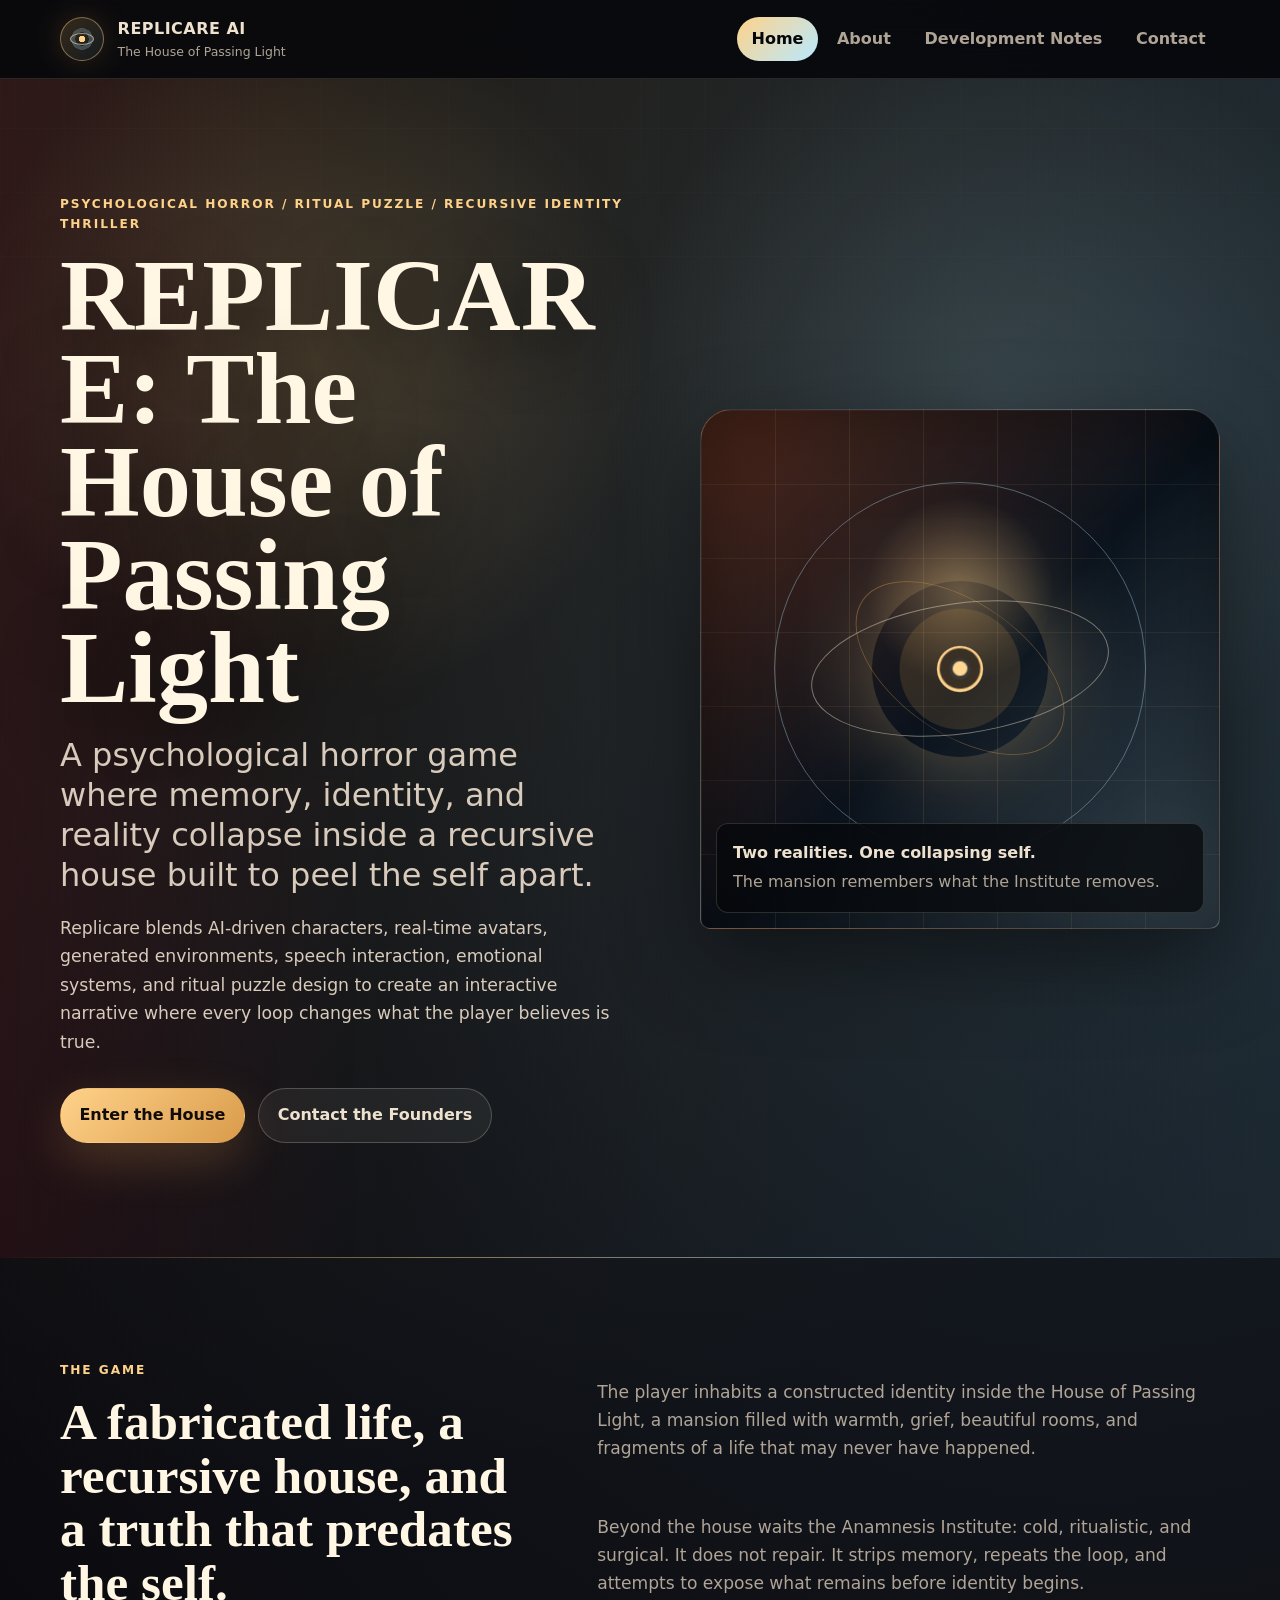
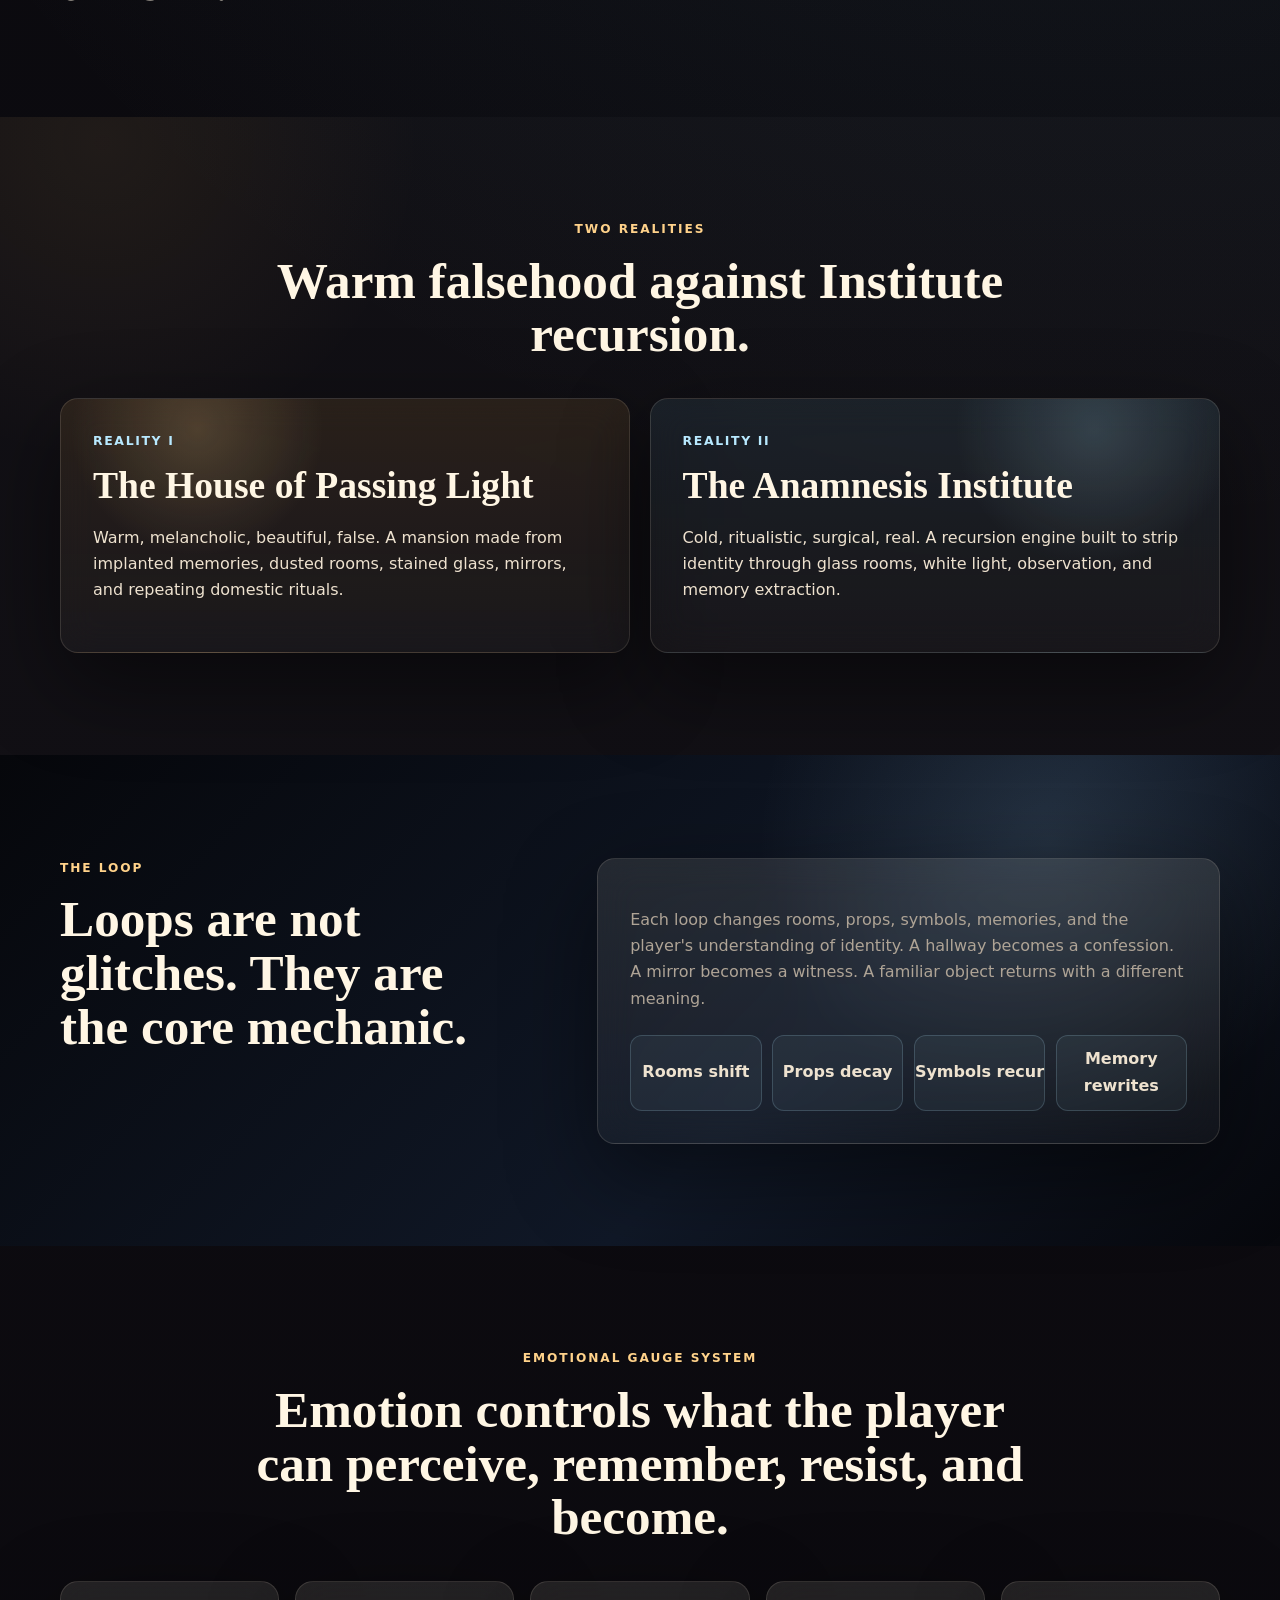
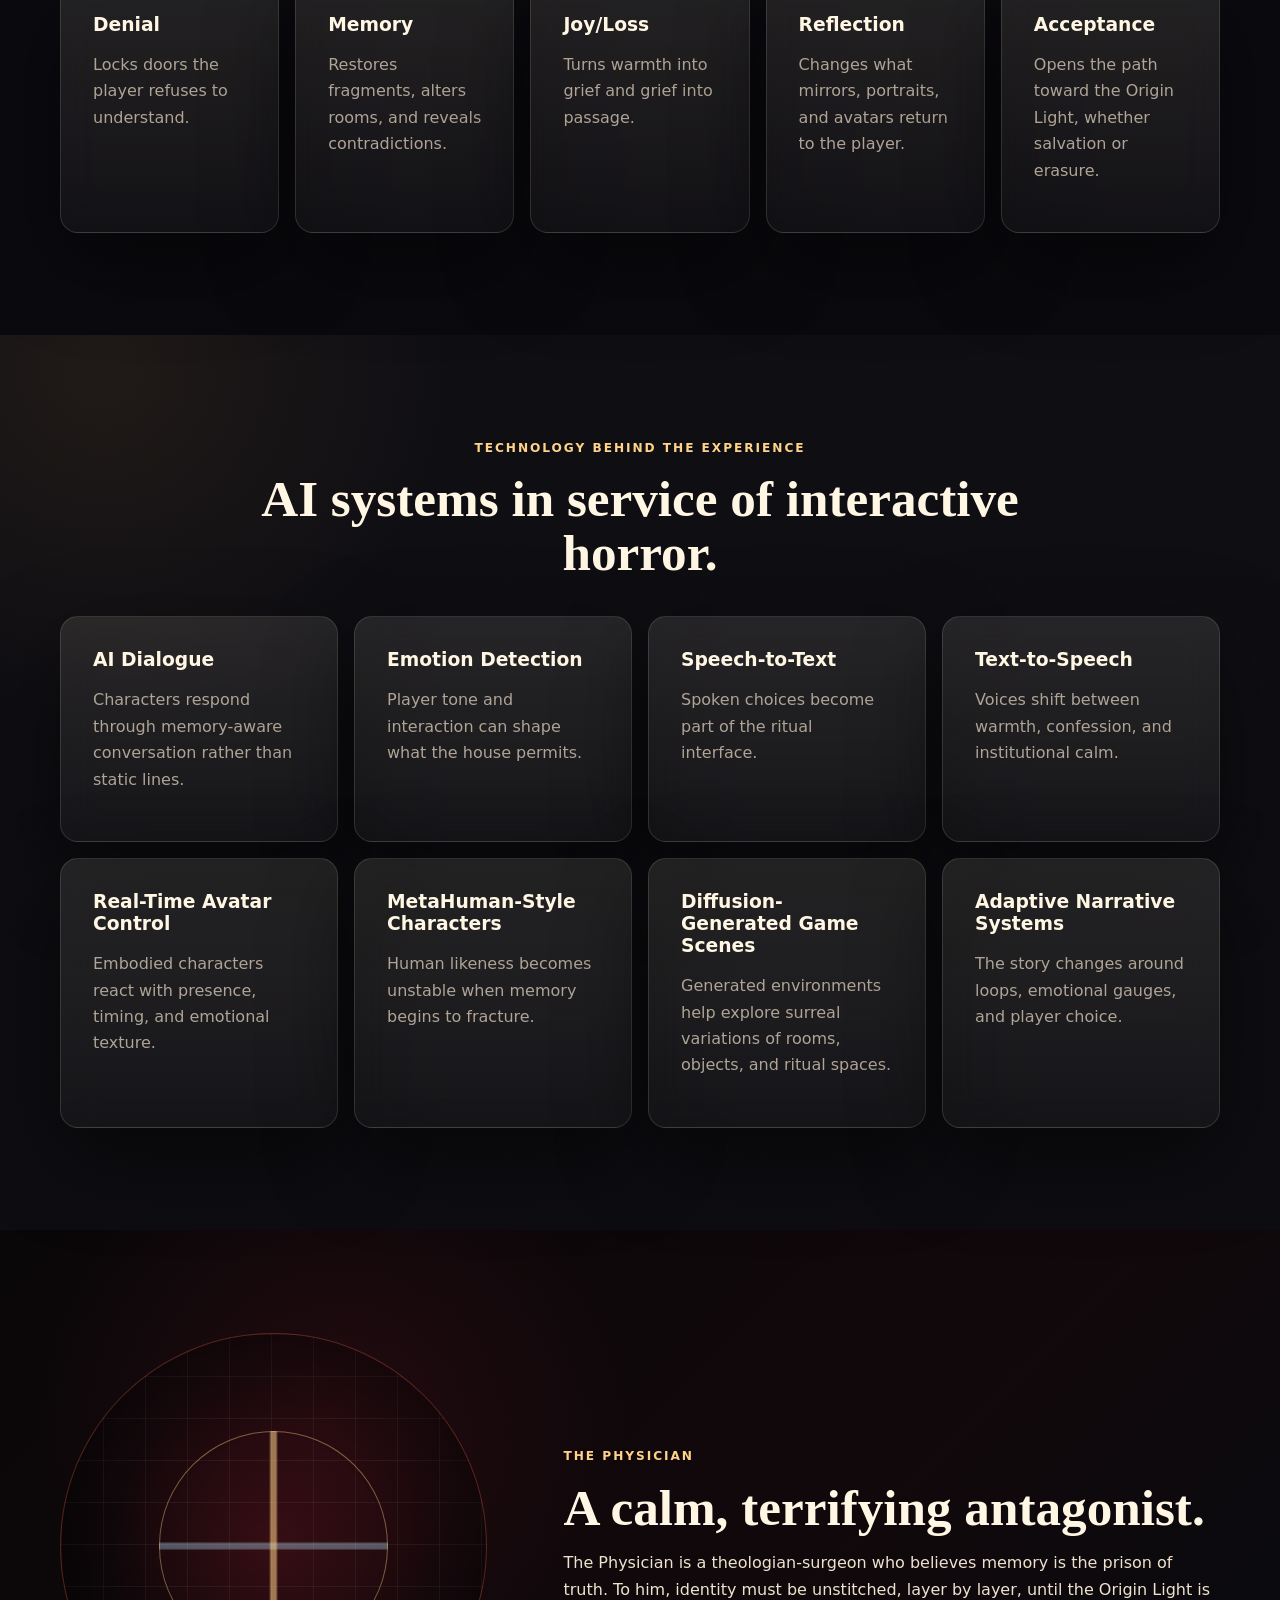
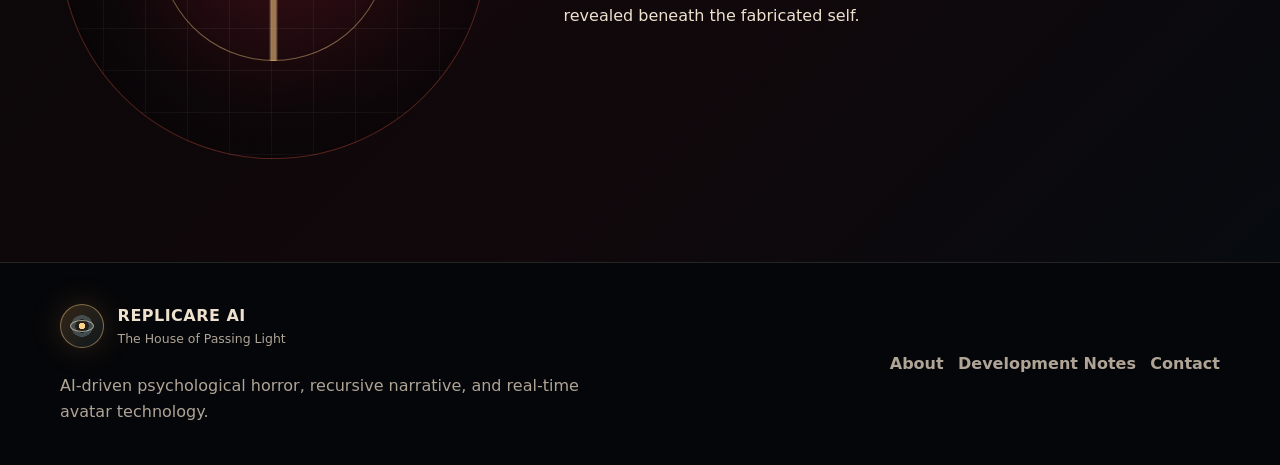
==== commit 5e136636: "Reposition Replicare site for House of Passing Light" ====
--- a/index.html
+++ b/index.html
@@ -3,25 +3,26 @@
 <head>
   <meta charset="utf-8">
   <meta name="viewport" content="width=device-width, initial-scale=1">
-  <meta name="description" content="Replicare AI creates immersive, personalized simulation-based training environments for healthcare and care teams.">
-  <title>Replicare AI | Personalized Situational Training</title>
+  <meta name="description" content="Replicare AI is building The House of Passing Light, an AI-driven psychological horror game about memory, identity, recursion, and ritual puzzle design.">
+  <title>REPLICARE: The House of Passing Light</title>
   <link rel="stylesheet" href="styles.css">
 </head>
 <body>
   <header class="site-header">
     <div class="container header-inner">
       <a class="brand" href="index.html" aria-label="Replicare AI home">
-        <span class="brand-mark" aria-hidden="true">R</span>
-        <span class="brand-text">Replicare AI</span>
+        <span class="brand-mark" aria-hidden="true"></span>
+        <span>
+          <span class="brand-name">Replicare AI</span>
+          <span class="brand-kicker">The House of Passing Light</span>
+        </span>
       </a>
       <nav class="main-nav" aria-label="Main navigation">
-        <button class="nav-toggle" type="button" aria-expanded="false" aria-controls="site-nav">
-          <span>Menu</span>
-        </button>
+        <button class="nav-toggle" type="button" aria-expanded="false" aria-controls="site-nav">Menu</button>
         <ul class="nav-list" id="site-nav">
           <li><a href="index.html" aria-current="page">Home</a></li>
           <li><a href="about.html">About</a></li>
-          <li><a href="blog.html">Blog</a></li>
+          <li><a href="blog.html">Development Notes</a></li>
           <li><a href="contact.html">Contact</a></li>
         </ul>
       </nav>
@@ -29,80 +30,62 @@
   </header>
 
   <main>
-    <section class="hero home-hero">
+    <section class="hero">
       <div class="container hero-grid">
         <div class="hero-copy">
-          <p class="eyebrow">AI-powered immersive simulation</p>
-          <h1>Personalized Situational Training from Anywhere</h1>
-          <p class="hero-subtitle">with interactive virtual environments</p>
-          <p class="hero-lede">Replicare AI creates immersive, personalized simulation-based training environments that help healthcare teams, caregivers, and learners practice complex real-world scenarios before they happen.</p>
+          <p class="eyebrow">Psychological Horror / Ritual Puzzle / Recursive Identity Thriller</p>
+          <h1>REPLICARE: The House of Passing Light</h1>
+          <p class="hero-subtitle">A psychological horror game where memory, identity, and reality collapse inside a recursive house built to peel the self apart.</p>
+          <p class="hero-lede">Replicare blends AI-driven characters, real-time avatars, generated environments, speech interaction, emotional systems, and ritual puzzle design to create an interactive narrative where every loop changes what the player believes is true.</p>
           <div class="button-row">
-            <a class="button button-primary" href="contact.html">Get in touch</a>
-            <a class="button button-secondary" href="about.html">Learn more</a>
+            <a class="button button-primary" href="#the-game">Enter the House</a>
+            <a class="button button-secondary" href="contact.html">Contact the Founders</a>
           </div>
         </div>
-        <div class="hero-visual" aria-label="Immersive healthcare simulation product preview">
-          <div class="simulation-panel">
-            <div class="panel-top">
-              <span></span>
-              <span></span>
-              <span></span>
-            </div>
-            <div class="scene-stage">
-              <div class="avatar-orbit orbit-one"></div>
-              <div class="avatar-orbit orbit-two"></div>
-              <div class="avatar-card">
-                <span class="avatar-pulse"></span>
-                <strong>Adaptive VR Scenario</strong>
-                <small>Care response simulation</small>
-              </div>
-            </div>
-            <div class="metric-strip">
-              <div>
-                <strong>3D</strong>
-                <span>Scene mapping</span>
-              </div>
-              <div>
-                <strong>AI</strong>
-                <span>Persona logic</span>
-              </div>
-              <div>
-                <strong>VR</strong>
-                <span>Practice loop</span>
-              </div>
-            </div>
+        <div class="house-visual" aria-label="Surreal visual of the House of Passing Light and the Anamnesis Institute">
+          <div class="stained-window">
+            <span class="origin-light"></span>
+            <span class="witness-eye"></span>
+            <span class="loop-ring ring-one"></span>
+            <span class="loop-ring ring-two"></span>
+          </div>
+          <div class="visual-caption">
+            <strong>Two realities. One collapsing self.</strong>
+            <span>The mansion remembers what the Institute removes.</span>
           </div>
         </div>
       </div>
     </section>
 
-    <section class="section section-light">
+    <section class="section" id="the-game">
+      <div class="container split-section">
+        <div>
+          <p class="eyebrow">The Game</p>
+          <h2>A fabricated life, a recursive house, and a truth that predates the self.</h2>
+        </div>
+        <div class="copy-stack">
+          <p>The player inhabits a constructed identity inside the House of Passing Light, a mansion filled with warmth, grief, beautiful rooms, and fragments of a life that may never have happened.</p>
+          <p>Beyond the house waits the Anamnesis Institute: cold, ritualistic, and surgical. It does not repair. It strips memory, repeats the loop, and attempts to expose what remains before identity begins.</p>
+        </div>
+      </div>
+    </section>
+
+    <section class="section section-glass">
       <div class="container">
         <div class="section-heading">
-          <p class="eyebrow">What we offer</p>
-          <h2>Simulation tools for realistic, repeatable training.</h2>
-          <p>Build custom environments, interactive characters, and expert-guided learning experiences that match the needs of your organization.</p>
+          <p class="eyebrow">Two Realities</p>
+          <h2>Warm falsehood against Institute recursion.</h2>
         </div>
-        <div class="card-grid feature-grid">
-          <article class="feature-card">
-            <span class="card-icon">3D</span>
-            <h3>3D Scene Creation</h3>
-            <p>Purpose-built virtual spaces that mirror real clinical, home care, and training settings.</p>
+        <div class="reality-grid">
+          <article class="reality-card mansion-card">
+            <span class="card-label">Reality I</span>
+            <h3>The House of Passing Light</h3>
+            <p>Warm, melancholic, beautiful, false. A mansion made from implanted memories, dusted rooms, stained glass, mirrors, and repeating domestic rituals.</p>
           </article>
-          <article class="feature-card">
-            <span class="card-icon">IM</span>
-            <h3>Interactive Models</h3>
-            <p>Responsive scenarios that help teams practice communication, decision-making, and care routines.</p>
-          </article>
-          <article class="feature-card">
-            <span class="card-icon">PA</span>
-            <h3>Personalized Avatars</h3>
-            <p>Digital people and roles tailored to learner goals, care contexts, and situational complexity.</p>
-          </article>
-          <article class="feature-card">
-            <span class="card-icon">ES</span>
-            <h3>Expert Support</h3>
-            <p>Training design support from healthcare, AI, and product experts focused on measurable outcomes.</p>
+          <article class="reality-card institute-card">
+            <span class="card-label">Reality II</span>
+            <h3>The Anamnesis Institute</h3>
+            <p>Cold, ritualistic, surgical, real. A recursion engine built to strip identity through glass rooms, white light, observation, and memory extraction.</p>
           </article>
         </div>
       </div>
@@ -111,45 +94,80 @@
     <section class="section section-dark">
       <div class="container split-section">
         <div>
-          <p class="eyebrow">Why choose Replicare AI</p>
-          <h2>Designed for credible practice, not passive content.</h2>
+          <p class="eyebrow">The Loop</p>
+          <h2>Loops are not glitches. They are the core mechanic.</h2>
         </div>
-        <div class="why-list">
-          <article>
-            <h3>Tailored to your use case</h3>
-            <p>Scenario design can reflect the people, settings, risks, and workflows your learners actually encounter.</p>
+        <div class="loop-panel">
+          <p>Each loop changes rooms, props, symbols, memories, and the player's understanding of identity. A hallway becomes a confession. A mirror becomes a witness. A familiar object returns with a different meaning.</p>
+          <div class="loop-steps" aria-label="Loop changes">
+            <span>Rooms shift</span>
+            <span>Props decay</span>
+            <span>Symbols recur</span>
+            <span>Memory rewrites</span>
+          </div>
+        </div>
+      </div>
+    </section>
+
+    <section class="section">
+      <div class="container">
+        <div class="section-heading">
+          <p class="eyebrow">Emotional Gauge System</p>
+          <h2>Emotion controls what the player can perceive, remember, resist, and become.</h2>
+        </div>
+        <div class="card-grid gauge-grid">
+          <article class="glass-card">
+            <h3>Denial</h3>
+            <p>Locks doors the player refuses to understand.</p>
           </article>
-          <article>
-            <h3>Built for care teams</h3>
-            <p>Replicare AI combines immersive technology with a practical understanding of training, care delivery, and safety.</p>
+          <article class="glass-card">
+            <h3>Memory</h3>
+            <p>Restores fragments, alters rooms, and reveals contradictions.</p>
           </article>
-          <article>
-            <h3>Modern AI and VR foundation</h3>
-            <p>Interactive environments create active practice loops that are more memorable than static manuals or slide decks.</p>
+          <article class="glass-card">
+            <h3>Joy/Loss</h3>
+            <p>Turns warmth into grief and grief into passage.</p>
+          </article>
+          <article class="glass-card">
+            <h3>Reflection</h3>
+            <p>Changes what mirrors, portraits, and avatars return to the player.</p>
+          </article>
+          <article class="glass-card">
+            <h3>Acceptance</h3>
+            <p>Opens the path toward the Origin Light, whether salvation or erasure.</p>
           </article>
         </div>
       </div>
     </section>
 
-    <section class="section section-muted">
+    <section class="section section-glass">
       <div class="container">
         <div class="section-heading">
-          <p class="eyebrow">Built for realistic practice</p>
-          <h2>Give learners a safer place to prepare.</h2>
+          <p class="eyebrow">Technology Behind the Experience</p>
+          <h2>AI systems in service of interactive horror.</h2>
         </div>
-        <div class="card-grid three-column">
-          <article class="practice-card">
-            <h3>Safe training environments</h3>
-            <p>Practice high-pressure moments without putting patients, caregivers, or staff at risk.</p>
-          </article>
-          <article class="practice-card">
-            <h3>Personalized learning experiences</h3>
-            <p>Adapt scenes, avatars, and objectives to learner needs, skill levels, and care situations.</p>
-          </article>
-          <article class="practice-card">
-            <h3>Scalable virtual scenarios</h3>
-            <p>Deploy repeatable training experiences across teams, locations, and remote learning programs.</p>
-          </article>
+        <div class="card-grid tech-grid">
+          <article class="tech-card"><h3>AI Dialogue</h3><p>Characters respond through memory-aware conversation rather than static lines.</p></article>
+          <article class="tech-card"><h3>Emotion Detection</h3><p>Player tone and interaction can shape what the house permits.</p></article>
+          <article class="tech-card"><h3>Speech-to-Text</h3><p>Spoken choices become part of the ritual interface.</p></article>
+          <article class="tech-card"><h3>Text-to-Speech</h3><p>Voices shift between warmth, confession, and institutional calm.</p></article>
+          <article class="tech-card"><h3>Real-Time Avatar Control</h3><p>Embodied characters react with presence, timing, and emotional texture.</p></article>
+          <article class="tech-card"><h3>MetaHuman-Style Characters</h3><p>Human likeness becomes unstable when memory begins to fracture.</p></article>
+          <article class="tech-card"><h3>Diffusion-Generated Game Scenes</h3><p>Generated environments help explore surreal variations of rooms, objects, and ritual spaces.</p></article>
+          <article class="tech-card"><h3>Adaptive Narrative Systems</h3><p>The story changes around loops, emotional gauges, and player choice.</p></article>
+        </div>
+      </div>
+    </section>
+
+    <section class="section physician-section">
+      <div class="container physician-grid">
+        <div class="physician-symbol" aria-hidden="true">
+          <span></span>
+        </div>
+        <div>
+          <p class="eyebrow">The Physician</p>
+          <h2>A calm, terrifying antagonist.</h2>
+          <p>The Physician is a theologian-surgeon who believes memory is the prison of truth. To him, identity must be unstitched, layer by layer, until the Origin Light is revealed beneath the fabricated self.</p>
         </div>
       </div>
     </section>
@@ -159,14 +177,17 @@
     <div class="container footer-grid">
       <div>
         <a class="brand footer-brand" href="index.html">
-          <span class="brand-mark" aria-hidden="true">R</span>
-          <span class="brand-text">Replicare AI</span>
+          <span class="brand-mark" aria-hidden="true"></span>
+          <span>
+            <span class="brand-name">Replicare AI</span>
+            <span class="brand-kicker">The House of Passing Light</span>
+          </span>
         </a>
-        <p>Immersive, personalized simulation training for healthcare and care teams.</p>
+        <p>AI-driven psychological horror, recursive narrative, and real-time avatar technology.</p>
       </div>
       <nav class="footer-nav" aria-label="Footer navigation">
         <a href="about.html">About</a>
-        <a href="blog.html">Blog</a>
+        <a href="blog.html">Development Notes</a>
         <a href="contact.html">Contact</a>
       </nav>
     </div>
--- a/styles.css
+++ b/styles.css
@@ -1,22 +1,23 @@
 :root {
-  --ink: #0b1220;
-  --navy: #081827;
-  --navy-soft: #10263b;
-  --blue: #2f80ed;
-  --cyan: #48d6d2;
-  --green: #31b77f;
-  --white: #ffffff;
-  --paper: #f6f9fc;
-  --mist: #e8f1f8;
-  --line: rgba(11, 18, 32, 0.11);
-  --muted: #5c6b7a;
-  --muted-light: #b7c8d8;
-  --shadow: 0 22px 60px rgba(8, 24, 39, 0.13);
-  --shadow-soft: 0 14px 34px rgba(8, 24, 39, 0.09);
+  --void: #06070b;
+  --black: #0b0c10;
+  --ink: #121018;
+  --mansion: #d99b4a;
+  --mansion-soft: #ffd28a;
+  --institute: #b8e9ff;
+  --blue-glass: #73b8d6;
+  --bone: #eee2cf;
+  --ash: #afa496;
+  --rust: #9b3e2f;
+  --crimson: #6f1722;
+  --line: rgba(238, 226, 207, 0.14);
+  --glass: rgba(255, 246, 226, 0.06);
+  --glass-strong: rgba(255, 246, 226, 0.1);
+  --shadow: 0 30px 90px rgba(0, 0, 0, 0.48);
   --radius: 18px;
   --radius-sm: 12px;
   --container: 1160px;
-  --section: clamp(4rem, 8vw, 7rem);
+  --section: clamp(4.5rem, 8vw, 7.5rem);
 }
 
 * {
@@ -29,17 +30,27 @@
 
 body {
   margin: 0;
-  color: var(--ink);
-  background: var(--paper);
+  color: var(--bone);
+  background:
+    radial-gradient(circle at 18% 0%, rgba(217, 155, 74, 0.12), transparent 28%),
+    radial-gradient(circle at 86% 14%, rgba(115, 184, 214, 0.12), transparent 30%),
+    linear-gradient(180deg, #08090d 0%, #0d0b10 48%, #06070b 100%);
   font-family: Inter, ui-sans-serif, system-ui, -apple-system, BlinkMacSystemFont, "Segoe UI", Arial, sans-serif;
-  line-height: 1.6;
+  line-height: 1.65;
   text-rendering: optimizeLegibility;
 }
 
-img,
-svg {
-  display: block;
-  max-width: 100%;
+body::before {
+  position: fixed;
+  inset: 0;
+  z-index: -1;
+  pointer-events: none;
+  content: "";
+  background:
+    linear-gradient(rgba(255, 255, 255, 0.025) 1px, transparent 1px),
+    linear-gradient(90deg, rgba(255, 255, 255, 0.018) 1px, transparent 1px);
+  background-size: 64px 64px;
+  mask-image: linear-gradient(to bottom, rgba(0, 0, 0, 0.75), transparent 70%);
 }
 
 a {
@@ -52,15 +63,15 @@
 }
 
 .narrow {
-  max-width: 820px;
+  max-width: 850px;
 }
 
 .site-header {
   position: sticky;
   top: 0;
   z-index: 20;
-  background: rgba(246, 249, 252, 0.9);
-  border-bottom: 1px solid rgba(11, 18, 32, 0.08);
+  background: rgba(6, 7, 11, 0.82);
+  border-bottom: 1px solid var(--line);
   backdrop-filter: blur(18px);
 }
 
@@ -68,36 +79,66 @@
   display: flex;
   align-items: center;
   justify-content: space-between;
-  min-height: 76px;
+  min-height: 78px;
   gap: 1rem;
 }
 
 .brand {
   display: inline-flex;
   align-items: center;
-  gap: 0.7rem;
-  color: var(--ink);
-  font-weight: 800;
+  gap: 0.85rem;
+  color: var(--bone);
   text-decoration: none;
-  letter-spacing: 0;
 }
 
 .brand-mark {
-  display: grid;
-  width: 42px;
-  height: 42px;
+  position: relative;
+  display: grid;
+  width: 44px;
+  height: 44px;
   place-items: center;
-  color: var(--white);
-  background:
-    radial-gradient(circle at 30% 20%, rgba(72, 214, 210, 0.9), transparent 30%),
-    linear-gradient(135deg, var(--blue), var(--navy));
-  border: 1px solid rgba(255, 255, 255, 0.22);
-  border-radius: 12px;
-  box-shadow: 0 12px 28px rgba(47, 128, 237, 0.24);
-}
-
-.brand-text {
-  font-size: 1.02rem;
+  border: 1px solid rgba(255, 210, 138, 0.44);
+  border-radius: 50%;
+  background:
+    radial-gradient(circle, rgba(255, 210, 138, 0.95) 0 10%, transparent 11% 22%, rgba(184, 233, 255, 0.22) 23% 36%, transparent 37%),
+    linear-gradient(135deg, rgba(217, 155, 74, 0.22), rgba(115, 184, 214, 0.1));
+  box-shadow: 0 0 32px rgba(217, 155, 74, 0.2);
+}
+
+.brand-mark::before,
+.brand-mark::after {
+  position: absolute;
+  content: "";
+}
+
+.brand-mark::before {
+  width: 22px;
+  height: 10px;
+  border: 1px solid rgba(238, 226, 207, 0.62);
+  border-radius: 50%;
+}
+
+.brand-mark::after {
+  width: 6px;
+  height: 6px;
+  border-radius: 50%;
+  background: var(--mansion-soft);
+}
+
+.brand-name,
+.brand-kicker {
+  display: block;
+}
+
+.brand-name {
+  font-weight: 900;
+  letter-spacing: 0.03em;
+  text-transform: uppercase;
+}
+
+.brand-kicker {
+  color: var(--ash);
+  font-size: 0.78rem;
 }
 
 .main-nav {
@@ -107,20 +148,21 @@
 
 .nav-toggle {
   display: none;
+  min-height: 42px;
   border: 1px solid var(--line);
   border-radius: 999px;
-  background: var(--white);
-  color: var(--ink);
+  background: rgba(255, 246, 226, 0.06);
+  color: var(--bone);
   cursor: pointer;
   font: inherit;
-  font-weight: 700;
-  padding: 0.65rem 0.9rem;
+  font-weight: 800;
+  padding: 0.65rem 0.95rem;
 }
 
 .nav-list {
   display: flex;
   align-items: center;
-  gap: 0.25rem;
+  gap: 0.3rem;
   margin: 0;
   padding: 0;
   list-style: none;
@@ -132,32 +174,47 @@
   min-height: 42px;
   padding: 0.55rem 0.9rem;
   border-radius: 999px;
-  color: #314255;
-  font-weight: 700;
+  color: var(--ash);
+  font-weight: 800;
   text-decoration: none;
-  transition: background 180ms ease, color 180ms ease, transform 180ms ease;
+  transition: background 180ms ease, color 180ms ease, border-color 180ms ease, transform 180ms ease;
 }
 
 .nav-list a:hover,
 .nav-list a:focus-visible {
-  background: rgba(47, 128, 237, 0.1);
-  color: var(--ink);
+  color: var(--bone);
+  background: rgba(255, 246, 226, 0.08);
+  outline: none;
 }
 
 .nav-list a[aria-current="page"] {
-  background: var(--ink);
-  color: var(--white);
+  color: var(--void);
+  background: linear-gradient(135deg, var(--mansion-soft), var(--institute));
 }
 
 .hero,
 .page-hero {
   position: relative;
   overflow: hidden;
-  color: var(--white);
-  background:
-    radial-gradient(circle at 78% 18%, rgba(72, 214, 210, 0.24), transparent 30%),
-    radial-gradient(circle at 12% 0%, rgba(47, 128, 237, 0.34), transparent 26%),
-    linear-gradient(135deg, #071421 0%, #0c2438 52%, #10344b 100%);
+}
+
+.hero {
+  min-height: calc(100vh - 78px);
+  display: grid;
+  align-items: center;
+  padding: clamp(5rem, 9vw, 8rem) 0;
+}
+
+.hero::before,
+.page-hero::before {
+  position: absolute;
+  inset: 0;
+  pointer-events: none;
+  content: "";
+  background:
+    radial-gradient(circle at 24% 24%, rgba(255, 210, 138, 0.18), transparent 26%),
+    radial-gradient(circle at 78% 28%, rgba(184, 233, 255, 0.14), transparent 30%),
+    linear-gradient(90deg, rgba(111, 23, 34, 0.2), transparent 28%, rgba(115, 184, 214, 0.1));
 }
 
 .hero::after,
@@ -166,58 +223,64 @@
   inset: auto 0 0;
   height: 1px;
   content: "";
-  background: linear-gradient(90deg, transparent, rgba(72, 214, 210, 0.6), transparent);
-}
-
-.home-hero {
-  padding: clamp(5rem, 9vw, 8rem) 0;
+  background: linear-gradient(90deg, transparent, rgba(255, 210, 138, 0.5), rgba(184, 233, 255, 0.5), transparent);
 }
 
 .hero-grid {
-  display: grid;
-  grid-template-columns: minmax(0, 1.02fr) minmax(360px, 0.98fr);
-  align-items: center;
-  gap: clamp(2rem, 6vw, 5rem);
-}
-
-.hero-copy,
-.hero-visual,
-.page-hero .container {
   position: relative;
   z-index: 1;
+  display: grid;
+  grid-template-columns: minmax(0, 1.04fr) minmax(340px, 0.96fr);
+  align-items: center;
+  gap: clamp(2rem, 6vw, 5rem);
 }
 
 .eyebrow {
-  margin: 0 0 0.8rem;
-  color: var(--green);
-  font-size: 0.78rem;
+  margin: 0 0 0.9rem;
+  color: var(--mansion-soft);
+  font-size: 0.76rem;
   font-weight: 900;
-  letter-spacing: 0.12em;
+  letter-spacing: 0.16em;
   text-transform: uppercase;
+}
+
+h1,
+h2,
+h3,
+p {
+  overflow-wrap: anywhere;
 }
 
 .hero h1,
 .page-hero h1 {
-  max-width: 820px;
+  max-width: 940px;
   margin: 0;
-  font-size: clamp(2.7rem, 7vw, 5.9rem);
-  line-height: 0.96;
+  color: #fff6e4;
+  font-family: Georgia, "Times New Roman", serif;
+  font-size: clamp(3rem, 8vw, 7.8rem);
+  font-weight: 700;
   letter-spacing: 0;
-}
-
-.hero-subtitle {
-  margin: 1rem 0 0;
-  color: var(--cyan);
-  font-size: clamp(1.35rem, 3vw, 2.2rem);
-  font-weight: 800;
-}
-
+  line-height: 0.91;
+  text-shadow: 0 18px 60px rgba(0, 0, 0, 0.5);
+}
+
+.hero-subtitle,
 .hero-lede,
 .page-hero p:not(.eyebrow) {
-  max-width: 680px;
+  max-width: 760px;
+  color: #d8cbbb;
+}
+
+.hero-subtitle {
   margin: 1.25rem 0 0;
-  color: #d8e7f2;
-  font-size: clamp(1rem, 2vw, 1.18rem);
+  font-size: clamp(1.25rem, 2.5vw, 2rem);
+  line-height: 1.25;
+}
+
+.hero-lede,
+.page-hero p:not(.eyebrow) {
+  margin: 1.2rem 0 0;
+  font-size: 1.08rem;
 }
 
 .button-row {
@@ -232,174 +295,140 @@
   align-items: center;
   justify-content: center;
   min-height: 48px;
-  padding: 0.8rem 1.1rem;
+  padding: 0.82rem 1.15rem;
   border: 1px solid transparent;
   border-radius: 999px;
   font-weight: 900;
   text-decoration: none;
-  transition: transform 180ms ease, box-shadow 180ms ease, background 180ms ease;
+  transition: transform 180ms ease, box-shadow 180ms ease, background 180ms ease, border-color 180ms ease;
 }
 
 .button:hover,
 .button:focus-visible {
   transform: translateY(-2px);
+  outline: none;
 }
 
 .button-primary {
-  color: var(--navy);
-  background: var(--cyan);
-  box-shadow: 0 18px 36px rgba(72, 214, 210, 0.24);
+  color: #120c08;
+  background: linear-gradient(135deg, var(--mansion-soft), var(--mansion));
+  box-shadow: 0 18px 48px rgba(217, 155, 74, 0.24);
 }
 
 .button-secondary {
-  color: var(--white);
-  background: rgba(255, 255, 255, 0.09);
-  border-color: rgba(255, 255, 255, 0.22);
-}
-
-.section-light .button-secondary,
-.contact-form .button-secondary {
-  color: var(--ink);
-  background: var(--mist);
-  border-color: var(--line);
-}
-
-.simulation-panel {
+  color: var(--bone);
+  background: rgba(255, 246, 226, 0.06);
+  border-color: rgba(238, 226, 207, 0.24);
+}
+
+.button-secondary:hover,
+.button-secondary:focus-visible {
+  border-color: rgba(184, 233, 255, 0.5);
+  box-shadow: 0 18px 48px rgba(115, 184, 214, 0.12);
+}
+
+.house-visual {
+  position: relative;
+}
+
+.stained-window {
+  position: relative;
+  display: grid;
+  min-height: 520px;
+  place-items: center;
   overflow: hidden;
-  border: 1px solid rgba(255, 255, 255, 0.18);
-  border-radius: 28px;
-  background: rgba(255, 255, 255, 0.08);
-  box-shadow: 0 34px 90px rgba(0, 0, 0, 0.28);
-  backdrop-filter: blur(18px);
-}
-
-.panel-top {
-  display: flex;
-  gap: 0.5rem;
-  padding: 1.1rem;
-  border-bottom: 1px solid rgba(255, 255, 255, 0.14);
-}
-
-.panel-top span {
-  width: 0.65rem;
-  height: 0.65rem;
+  border: 1px solid rgba(238, 226, 207, 0.18);
+  border-radius: 32px 32px 10px 10px;
+  background:
+    linear-gradient(90deg, rgba(255, 210, 138, 0.1) 1px, transparent 1px),
+    linear-gradient(rgba(255, 210, 138, 0.07) 1px, transparent 1px),
+    radial-gradient(circle at 50% 35%, rgba(255, 210, 138, 0.34), transparent 22%),
+    linear-gradient(135deg, rgba(88, 41, 26, 0.9), rgba(10, 18, 28, 0.95) 52%, rgba(188, 231, 255, 0.16));
+  background-size: 74px 74px, 74px 74px, auto, auto;
+  box-shadow: var(--shadow), inset 0 0 90px rgba(0, 0, 0, 0.5);
+}
+
+.origin-light {
+  position: absolute;
+  width: 34%;
+  aspect-ratio: 1;
   border-radius: 50%;
-  background: rgba(255, 255, 255, 0.42);
-}
-
-.scene-stage {
+  background: radial-gradient(circle, #fff9dc 0 8%, #ffd28a 9% 18%, rgba(217, 155, 74, 0.16) 19% 48%, transparent 49%);
+  box-shadow: 0 0 90px rgba(255, 210, 138, 0.38);
+}
+
+.witness-eye {
   position: relative;
-  display: grid;
-  min-height: 360px;
-  place-items: center;
-  background:
-    linear-gradient(rgba(72, 214, 210, 0.08) 1px, transparent 1px),
-    linear-gradient(90deg, rgba(72, 214, 210, 0.08) 1px, transparent 1px),
-    radial-gradient(circle at center, rgba(72, 214, 210, 0.28), transparent 34%);
-  background-size: 34px 34px, 34px 34px, auto;
-}
-
-.avatar-orbit {
+  width: 58%;
+  aspect-ratio: 2.3 / 1;
+  border: 1px solid rgba(238, 226, 207, 0.45);
+  border-radius: 50%;
+  background: radial-gradient(circle at center, rgba(255, 210, 138, 0.9) 0 4%, rgba(8, 7, 10, 0.8) 5% 12%, transparent 13%);
+  transform: rotate(-8deg);
+}
+
+.loop-ring {
   position: absolute;
-  border: 1px solid rgba(72, 214, 210, 0.5);
+  border: 1px solid rgba(184, 233, 255, 0.36);
   border-radius: 50%;
 }
 
-.orbit-one {
-  width: 260px;
-  height: 260px;
-}
-
-.orbit-two {
-  width: 190px;
-  height: 190px;
-  border-color: rgba(47, 128, 237, 0.65);
-  transform: rotate(28deg) scaleY(0.62);
-}
-
-.avatar-card {
-  position: relative;
-  z-index: 1;
-  display: grid;
-  width: min(72%, 290px);
-  min-height: 150px;
-  align-content: center;
-  gap: 0.35rem;
-  padding: 1.4rem;
-  border: 1px solid rgba(255, 255, 255, 0.18);
-  border-radius: 20px;
-  color: var(--white);
-  background: linear-gradient(135deg, rgba(8, 24, 39, 0.88), rgba(17, 61, 83, 0.82));
-  box-shadow: var(--shadow);
-}
-
-.avatar-pulse {
-  width: 46px;
-  height: 46px;
-  margin-bottom: 0.55rem;
-  border-radius: 50%;
-  background: radial-gradient(circle, var(--cyan) 0 34%, rgba(72, 214, 210, 0.25) 35% 100%);
-  box-shadow: 0 0 0 10px rgba(72, 214, 210, 0.12);
-}
-
-.avatar-card small {
-  color: var(--muted-light);
-}
-
-.metric-strip {
-  display: grid;
-  grid-template-columns: repeat(3, 1fr);
-  border-top: 1px solid rgba(255, 255, 255, 0.14);
-}
-
-.metric-strip div {
+.ring-one {
+  width: 72%;
+  aspect-ratio: 1;
+}
+
+.ring-two {
+  width: 46%;
+  aspect-ratio: 1;
+  border-color: rgba(217, 155, 74, 0.42);
+  transform: rotate(35deg) scaleY(0.55);
+}
+
+.visual-caption {
+  position: absolute;
+  right: 1rem;
+  bottom: 1rem;
+  left: 1rem;
+  display: grid;
+  gap: 0.2rem;
   padding: 1rem;
-  border-right: 1px solid rgba(255, 255, 255, 0.12);
-}
-
-.metric-strip div:last-child {
-  border-right: 0;
-}
-
-.metric-strip strong,
-.metric-strip span {
-  display: block;
-}
-
-.metric-strip strong {
-  color: var(--cyan);
-  font-size: 1.35rem;
-}
-
-.metric-strip span {
-  color: #d8e7f2;
-  font-size: 0.88rem;
+  border: 1px solid rgba(238, 226, 207, 0.16);
+  border-radius: var(--radius-sm);
+  background: rgba(6, 7, 11, 0.72);
+  backdrop-filter: blur(14px);
+}
+
+.visual-caption span {
+  color: var(--ash);
 }
 
 .section {
   padding: var(--section) 0;
 }
 
-.section-light {
-  background: var(--white);
-}
-
-.section-muted {
-  background:
-    radial-gradient(circle at 10% 10%, rgba(72, 214, 210, 0.16), transparent 24%),
-    var(--paper);
+.section-glass {
+  background:
+    radial-gradient(circle at 8% 4%, rgba(217, 155, 74, 0.08), transparent 24%),
+    rgba(255, 246, 226, 0.025);
 }
 
 .section-dark {
-  color: var(--white);
-  background:
-    radial-gradient(circle at 80% 20%, rgba(49, 183, 127, 0.18), transparent 26%),
-    linear-gradient(135deg, var(--navy), #0d2d43);
+  background:
+    radial-gradient(circle at 82% 18%, rgba(184, 233, 255, 0.12), transparent 26%),
+    linear-gradient(135deg, #06070b, #101827 62%, #07080d);
+}
+
+.split-section {
+  display: grid;
+  grid-template-columns: 0.85fr 1.15fr;
+  gap: clamp(2rem, 6vw, 5rem);
+  align-items: start;
 }
 
 .section-heading {
-  max-width: 760px;
-  margin: 0 auto 2.2rem;
+  max-width: 790px;
+  margin: 0 auto 2.3rem;
   text-align: center;
 }
 
@@ -410,232 +439,291 @@
 
 .section-heading h2,
 .split-section h2,
-.insight-panel h2,
-.contact-card h2 {
+.physician-grid h2,
+.contact-card h2,
+.glass-card h2 {
   margin: 0;
-  color: inherit;
-  font-size: clamp(2rem, 4vw, 3.2rem);
+  color: #fff6e4;
+  font-family: Georgia, "Times New Roman", serif;
+  font-size: clamp(2rem, 4vw, 3.5rem);
   line-height: 1.05;
-  letter-spacing: 0;
 }
 
 .section-heading p:not(.eyebrow),
-.large-copy {
-  color: var(--muted);
-  font-size: 1.08rem;
-}
-
-.section-dark .large-copy,
-.section-dark p,
-.section-dark .why-list p {
-  color: #d1e0ec;
+.copy-stack p,
+.loop-panel p,
+.glass-card p,
+.tech-card p,
+.note-card p,
+.post-card p,
+.team-card span,
+.contact-card li,
+.form-note {
+  color: var(--ash);
+}
+
+.copy-stack {
+  display: grid;
+  gap: 1rem;
+  font-size: 1.07rem;
 }
 
 .card-grid {
   display: grid;
+  gap: 1rem;
+}
+
+.reality-grid {
+  display: grid;
+  grid-template-columns: repeat(2, minmax(0, 1fr));
   gap: 1.2rem;
 }
 
-.feature-grid {
-  grid-template-columns: repeat(4, minmax(0, 1fr));
-}
-
-.three-column {
-  grid-template-columns: repeat(3, minmax(0, 1fr));
-}
-
-.feature-card,
-.practice-card,
-.value-card,
+.reality-card,
+.glass-card,
+.tech-card,
+.note-card,
 .team-card,
 .post-card,
-.insight-panel,
+.contact-card,
+.contact-form,
+.loop-panel {
+  border: 1px solid var(--line);
+  border-radius: var(--radius);
+  background: linear-gradient(180deg, var(--glass-strong), rgba(255, 246, 226, 0.035));
+  box-shadow: var(--shadow);
+  backdrop-filter: blur(18px);
+}
+
+.reality-card,
+.glass-card,
+.tech-card,
+.note-card,
+.team-card,
+.loop-panel {
+  padding: clamp(1.35rem, 3vw, 2rem);
+}
+
+.reality-card,
+.glass-card,
+.tech-card,
+.note-card,
+.team-card,
+.post-card {
+  transition: transform 180ms ease, border-color 180ms ease, box-shadow 180ms ease;
+}
+
+.reality-card:hover,
+.glass-card:hover,
+.tech-card:hover,
+.note-card:hover,
+.team-card:hover,
+.post-card:hover {
+  transform: translateY(-4px);
+  border-color: rgba(255, 210, 138, 0.34);
+}
+
+.mansion-card {
+  background:
+    radial-gradient(circle at 24% 12%, rgba(255, 210, 138, 0.18), transparent 26%),
+    linear-gradient(180deg, rgba(217, 155, 74, 0.12), rgba(255, 246, 226, 0.035));
+}
+
+.institute-card {
+  background:
+    radial-gradient(circle at 78% 12%, rgba(184, 233, 255, 0.16), transparent 28%),
+    linear-gradient(180deg, rgba(115, 184, 214, 0.1), rgba(255, 246, 226, 0.03));
+}
+
+.card-label,
+.post-meta {
+  display: block;
+  margin: 0 0 0.8rem;
+  color: var(--institute);
+  font-size: 0.78rem;
+  font-weight: 900;
+  letter-spacing: 0.13em;
+  text-transform: uppercase;
+}
+
+.reality-card h3,
+.glass-card h3,
+.tech-card h3,
+.note-card h2,
+.team-card h3,
+.post-card h2 {
+  margin: 0 0 0.55rem;
+  color: #fff6e4;
+  line-height: 1.18;
+}
+
+.reality-card h3 {
+  font-family: Georgia, "Times New Roman", serif;
+  font-size: clamp(1.6rem, 3vw, 2.35rem);
+}
+
+.gauge-grid {
+  grid-template-columns: repeat(5, minmax(0, 1fr));
+}
+
+.tech-grid {
+  grid-template-columns: repeat(4, minmax(0, 1fr));
+}
+
+.loop-steps {
+  display: grid;
+  grid-template-columns: repeat(4, minmax(0, 1fr));
+  gap: 0.65rem;
+  margin-top: 1.4rem;
+}
+
+.loop-steps span {
+  display: grid;
+  min-height: 76px;
+  place-items: center;
+  border: 1px solid rgba(184, 233, 255, 0.18);
+  border-radius: var(--radius-sm);
+  color: var(--bone);
+  background: rgba(184, 233, 255, 0.055);
+  font-weight: 900;
+  text-align: center;
+}
+
+.physician-section {
+  background:
+    radial-gradient(circle at 26% 30%, rgba(111, 23, 34, 0.22), transparent 28%),
+    linear-gradient(135deg, #0a0709, #11080b 58%, #070b10);
+}
+
+.physician-grid {
+  display: grid;
+  grid-template-columns: minmax(240px, 0.65fr) minmax(0, 1fr);
+  gap: clamp(2rem, 6vw, 5rem);
+  align-items: center;
+}
+
+.physician-symbol {
+  position: relative;
+  display: grid;
+  aspect-ratio: 1;
+  place-items: center;
+  border: 1px solid rgba(155, 62, 47, 0.5);
+  border-radius: 50%;
+  background:
+    linear-gradient(rgba(238, 226, 207, 0.06) 1px, transparent 1px),
+    linear-gradient(90deg, rgba(238, 226, 207, 0.06) 1px, transparent 1px),
+    radial-gradient(circle, rgba(111, 23, 34, 0.34), transparent 56%);
+  background-size: 42px 42px, 42px 42px, auto;
+  box-shadow: inset 0 0 80px rgba(0, 0, 0, 0.5);
+}
+
+.physician-symbol span {
+  width: 54%;
+  aspect-ratio: 1;
+  border: 1px solid rgba(255, 210, 138, 0.42);
+  border-radius: 50%;
+  background:
+    linear-gradient(90deg, transparent 48%, rgba(255, 210, 138, 0.55) 49% 51%, transparent 52%),
+    linear-gradient(transparent 48%, rgba(184, 233, 255, 0.35) 49% 51%, transparent 52%);
+}
+
+.page-hero {
+  padding: clamp(4.5rem, 8vw, 7rem) 0;
+}
+
+.page-hero .container {
+  position: relative;
+  z-index: 1;
+}
+
+.page-hero h1 {
+  font-size: clamp(2.55rem, 5.6vw, 5.25rem);
+}
+
+.team-grid {
+  display: grid;
+  grid-template-columns: repeat(2, minmax(0, 1fr));
+  gap: 1.2rem;
+}
+
+.member-photo {
+  display: grid;
+  width: 112px;
+  aspect-ratio: 1;
+  margin-bottom: 1.1rem;
+  place-items: center;
+  border: 1px solid rgba(255, 210, 138, 0.36);
+  border-radius: 50%;
+  color: #120c08;
+  background:
+    radial-gradient(circle at 50% 38%, #fff4c8 0 7%, transparent 8%),
+    linear-gradient(135deg, var(--mansion-soft), var(--institute));
+  font-size: 1.6rem;
+  font-weight: 900;
+}
+
+.team-card p {
+  margin: 0 0 0.6rem;
+  color: var(--mansion-soft);
+  font-weight: 900;
+}
+
+.about-grid {
+  grid-template-columns: repeat(3, minmax(0, 1fr));
+}
+
+.dev-notes-grid {
+  display: grid;
+  grid-template-columns: repeat(3, minmax(0, 1fr));
+  gap: 1rem;
+}
+
+.featured-post {
+  grid-column: 1 / -1;
+}
+
+.post-card {
+  display: grid;
+  grid-template-columns: minmax(240px, 0.7fr) minmax(0, 1.3fr);
+  overflow: hidden;
+}
+
+.post-media {
+  display: grid;
+  min-height: 280px;
+  place-items: center;
+  color: #100b08;
+  background:
+    radial-gradient(circle at 50% 50%, rgba(255, 246, 226, 0.9), transparent 13%),
+    linear-gradient(135deg, rgba(217, 155, 74, 0.92), rgba(115, 184, 214, 0.62));
+  font-size: 4rem;
+  font-weight: 900;
+}
+
+.post-body {
+  padding: clamp(1.4rem, 3vw, 2rem);
+}
+
+.contact-hero-grid,
+.form-layout {
+  display: grid;
+  grid-template-columns: minmax(0, 1fr) minmax(320px, 0.72fr);
+  gap: clamp(2rem, 6vw, 4rem);
+  align-items: start;
+}
+
+.contact-hero .button {
+  margin-top: 1.7rem;
+}
+
 .contact-card,
 .contact-form {
-  border: 1px solid var(--line);
-  border-radius: var(--radius);
-  background: var(--white);
-  box-shadow: var(--shadow-soft);
-}
-
-.feature-card,
-.practice-card,
-.value-card {
-  min-height: 100%;
-  padding: 1.5rem;
-  transition: transform 180ms ease, box-shadow 180ms ease, border-color 180ms ease;
-}
-
-.feature-card:hover,
-.practice-card:hover,
-.value-card:hover,
-.team-card:hover,
-.post-card:hover {
-  border-color: rgba(47, 128, 237, 0.3);
-  box-shadow: var(--shadow);
-  transform: translateY(-4px);
-}
-
-.card-icon {
-  display: grid;
-  width: 48px;
-  height: 48px;
-  margin-bottom: 1.1rem;
-  place-items: center;
-  border-radius: 14px;
-  color: var(--navy);
-  background: linear-gradient(135deg, rgba(72, 214, 210, 0.95), rgba(49, 183, 127, 0.8));
-  font-size: 0.85rem;
-  font-weight: 900;
-}
-
-.feature-card h3,
-.practice-card h3,
-.value-card h3,
-.team-card h3,
-.post-card h2,
-.why-list h3 {
-  margin: 0 0 0.55rem;
-  line-height: 1.2;
-}
-
-.feature-card p,
-.practice-card p,
-.value-card p,
-.team-card p,
-.post-card p,
-.insight-panel p,
-.contact-card li {
-  color: var(--muted);
-}
-
-.split-section {
-  display: grid;
-  grid-template-columns: 0.8fr 1.2fr;
-  gap: clamp(2rem, 6vw, 5rem);
-  align-items: start;
-}
-
-.why-list {
-  display: grid;
-  gap: 1rem;
-}
-
-.why-list article {
-  padding: 1.25rem 0 1.25rem 1.3rem;
-  border-left: 3px solid var(--cyan);
-}
-
-.page-hero {
-  padding: clamp(4.5rem, 8vw, 7rem) 0;
-}
-
-.page-hero h1 {
-  font-size: clamp(2.4rem, 5.5vw, 4.7rem);
-}
-
-.team-grid {
-  display: grid;
-  grid-template-columns: repeat(4, minmax(0, 1fr));
-  gap: 1.2rem;
-}
-
-.team-card {
-  overflow: hidden;
-  padding: 1rem;
-  transition: transform 180ms ease, box-shadow 180ms ease, border-color 180ms ease;
-}
-
-.member-photo,
-.post-media {
-  display: grid;
-  place-items: center;
-  border-radius: var(--radius-sm);
-  color: var(--white);
-  background:
-    radial-gradient(circle at 32% 18%, rgba(72, 214, 210, 0.5), transparent 28%),
-    linear-gradient(135deg, #10263b, #2f80ed 55%, #31b77f);
-}
-
-.member-photo {
-  aspect-ratio: 1 / 1;
-  margin-bottom: 1rem;
-  font-size: clamp(2rem, 5vw, 3.8rem);
-  font-weight: 900;
-}
-
-.team-card p {
-  margin: 0;
-  font-weight: 800;
-}
-
-.blog-layout {
-  display: grid;
-  grid-template-columns: minmax(0, 1.2fr) minmax(280px, 0.8fr);
-  gap: 1.4rem;
-  align-items: start;
-}
-
-.post-card {
-  display: grid;
-  grid-template-columns: minmax(220px, 0.8fr) 1.2fr;
-  overflow: hidden;
-  transition: transform 180ms ease, box-shadow 180ms ease, border-color 180ms ease;
-}
-
-.post-media {
-  min-height: 300px;
-  border-radius: 0;
-  font-size: 4rem;
-  font-weight: 900;
-}
-
-.post-body,
-.insight-panel,
-.contact-card {
-  padding: clamp(1.4rem, 3vw, 2rem);
-}
-
-.post-meta {
-  margin-top: 0;
-  color: var(--green);
-  font-size: 0.86rem;
-  font-weight: 900;
-  text-transform: uppercase;
-}
-
-.text-link {
-  display: inline-flex;
-  margin-top: 0.6rem;
-  color: var(--blue);
-  font-weight: 900;
-  text-decoration: none;
-}
-
-.text-link:hover,
-.text-link:focus-visible {
-  text-decoration: underline;
-}
-
-.insight-panel {
-  background: linear-gradient(180deg, var(--white), #eef7fb);
-}
-
-.contact-hero-grid {
-  display: grid;
-  grid-template-columns: minmax(0, 1fr) minmax(280px, 420px);
-  gap: clamp(2rem, 6vw, 5rem);
-  align-items: center;
-}
-
-.contact-card {
-  color: var(--ink);
-  background: rgba(255, 255, 255, 0.92);
+  padding: clamp(1.35rem, 3vw, 2rem);
 }
 
 .check-list {
   display: grid;
-  gap: 0.7rem;
+  gap: 0.75rem;
   margin: 1.2rem 0 0;
   padding: 0;
   list-style: none;
@@ -643,37 +731,24 @@
 
 .check-list li {
   position: relative;
-  padding-left: 1.6rem;
+  padding-left: 1.55rem;
 }
 
 .check-list li::before {
   position: absolute;
+  top: 0.72rem;
   left: 0;
-  top: 0.35rem;
-  width: 0.55rem;
-  height: 0.9rem;
-  border: solid var(--green);
-  border-width: 0 3px 3px 0;
+  width: 0.62rem;
+  height: 1px;
+  background: var(--mansion-soft);
+  box-shadow: 0 0 12px rgba(255, 210, 138, 0.8);
   content: "";
-  transform: rotate(45deg);
-}
-
-.form-layout {
-  display: grid;
-  grid-template-columns: minmax(240px, 0.6fr) minmax(0, 1fr);
-  gap: clamp(2rem, 6vw, 4rem);
-  align-items: start;
 }
 
 .contact-form {
   display: grid;
   grid-template-columns: repeat(2, minmax(0, 1fr));
   gap: 1rem;
-  padding: clamp(1.2rem, 3vw, 2rem);
-}
-
-.contact-hero .button {
-  margin-top: 1.8rem;
 }
 
 .form-row {
@@ -687,17 +762,17 @@
 }
 
 label {
-  color: #27384a;
+  color: var(--bone);
   font-weight: 850;
 }
 
 input,
 textarea {
   width: 100%;
-  border: 1px solid var(--line);
-  border-radius: 12px;
-  background: #fbfdff;
-  color: var(--ink);
+  border: 1px solid rgba(238, 226, 207, 0.18);
+  border-radius: var(--radius-sm);
+  background: rgba(6, 7, 11, 0.72);
+  color: var(--bone);
   font: inherit;
   padding: 0.85rem 0.95rem;
   transition: border-color 180ms ease, box-shadow 180ms ease, background 180ms ease;
@@ -709,9 +784,9 @@
 
 input:focus,
 textarea:focus {
-  border-color: var(--blue);
-  background: var(--white);
-  box-shadow: 0 0 0 4px rgba(47, 128, 237, 0.14);
+  border-color: var(--institute);
+  background: rgba(6, 7, 11, 0.92);
+  box-shadow: 0 0 0 4px rgba(184, 233, 255, 0.14);
   outline: none;
 }
 
@@ -726,14 +801,9 @@
   cursor: pointer;
 }
 
-.form-note {
-  margin: 0;
-  color: var(--muted);
-}
-
 .site-footer {
-  color: #d6e5ef;
-  background: #071421;
+  border-top: 1px solid var(--line);
+  background: #050609;
   padding: 2.5rem 0;
 }
 
@@ -744,14 +814,10 @@
   gap: 2rem;
 }
 
-.footer-brand {
-  color: var(--white);
-}
-
 .site-footer p {
-  max-width: 520px;
+  max-width: 560px;
   margin: 1rem 0 0;
-  color: var(--muted-light);
+  color: var(--ash);
 }
 
 .footer-nav {
@@ -761,46 +827,48 @@
 }
 
 .footer-nav a {
-  color: #d6e5ef;
-  font-weight: 800;
+  color: var(--ash);
+  font-weight: 850;
   text-decoration: none;
 }
 
 .footer-nav a:hover,
 .footer-nav a:focus-visible {
-  color: var(--cyan);
-}
-
-@media (max-width: 980px) {
+  color: var(--mansion-soft);
+}
+
+@media (max-width: 1040px) {
   .hero-grid,
   .split-section,
-  .blog-layout,
+  .physician-grid,
   .contact-hero-grid,
   .form-layout {
     grid-template-columns: 1fr;
   }
 
-  .feature-grid,
-  .team-grid {
+  .gauge-grid,
+  .tech-grid,
+  .about-grid,
+  .dev-notes-grid {
     grid-template-columns: repeat(2, minmax(0, 1fr));
   }
 
-  .three-column {
-    grid-template-columns: 1fr;
-  }
-
-  .hero-visual {
-    max-width: 620px;
-  }
-}
-
-@media (max-width: 720px) {
+  .house-visual {
+    max-width: 640px;
+  }
+}
+
+@media (max-width: 740px) {
   .container {
     width: min(100% - 1.25rem, var(--container));
   }
 
   .header-inner {
-    min-height: 68px;
+    min-height: 70px;
+  }
+
+  .brand-kicker {
+    display: none;
   }
 
   .nav-toggle {
@@ -818,7 +886,7 @@
     padding: 0.7rem;
     border: 1px solid var(--line);
     border-radius: 18px;
-    background: var(--white);
+    background: rgba(6, 7, 11, 0.96);
     box-shadow: var(--shadow);
   }
 
@@ -830,49 +898,37 @@
     justify-content: center;
   }
 
-  .home-hero,
-  .page-hero {
+  .hero {
+    min-height: auto;
     padding: 4rem 0;
   }
 
   .hero h1,
   .page-hero h1 {
-    font-size: clamp(2.45rem, 14vw, 4rem);
-  }
-
-  .scene-stage {
-    min-height: 300px;
-  }
-
-  .metric-strip {
-    grid-template-columns: 1fr;
-  }
-
-  .metric-strip div {
-    border-right: 0;
-    border-bottom: 1px solid rgba(255, 255, 255, 0.12);
-  }
-
-  .metric-strip div:last-child {
-    border-bottom: 0;
-  }
-
-  .feature-grid,
+    font-size: clamp(2.45rem, 14vw, 4.2rem);
+  }
+
+  .stained-window {
+    min-height: 360px;
+  }
+
+  .reality-grid,
+  .gauge-grid,
+  .tech-grid,
+  .loop-steps,
   .team-grid,
+  .about-grid,
+  .dev-notes-grid,
   .post-card,
   .contact-form {
     grid-template-columns: 1fr;
   }
 
   .post-media {
-    min-height: 220px;
-  }
-
-  .form-actions {
-    align-items: flex-start;
-    flex-direction: column;
-  }
-
+    min-height: 210px;
+  }
+
+  .form-actions,
   .footer-grid {
     align-items: flex-start;
     flex-direction: column;
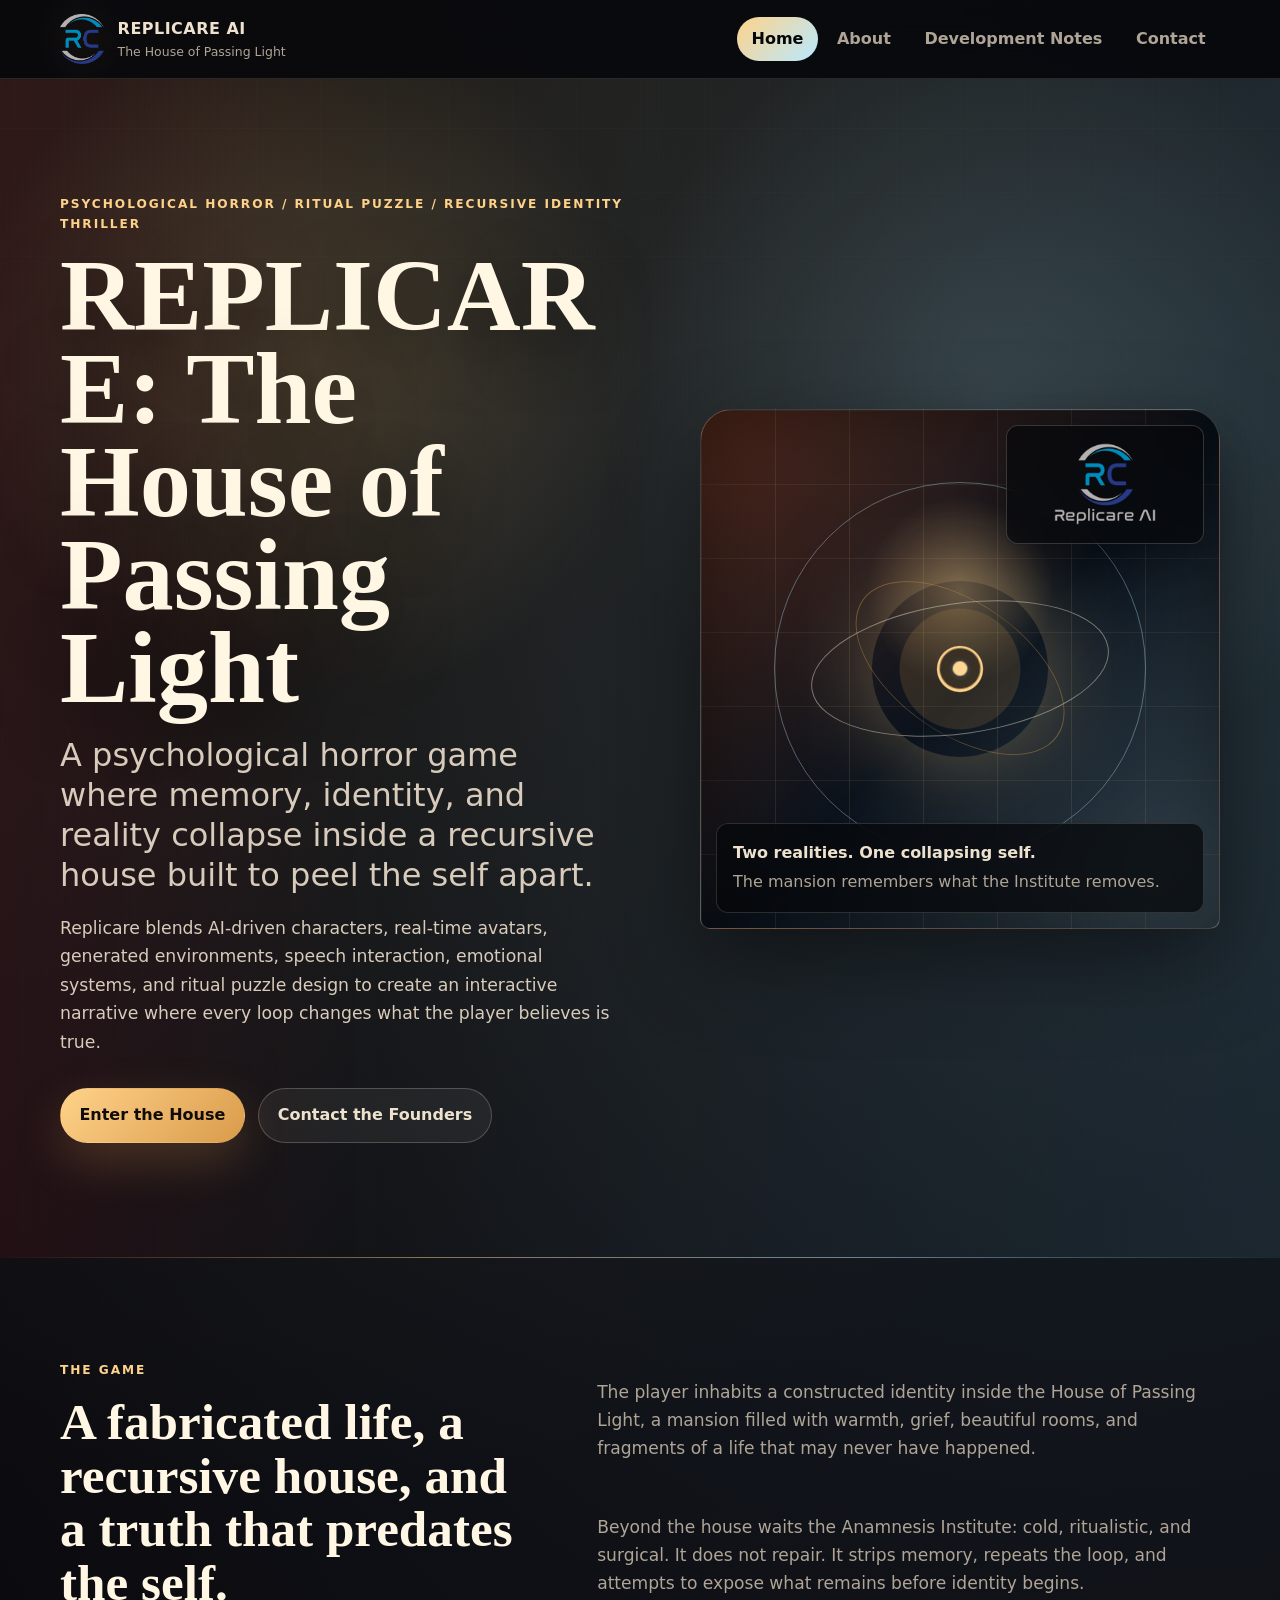
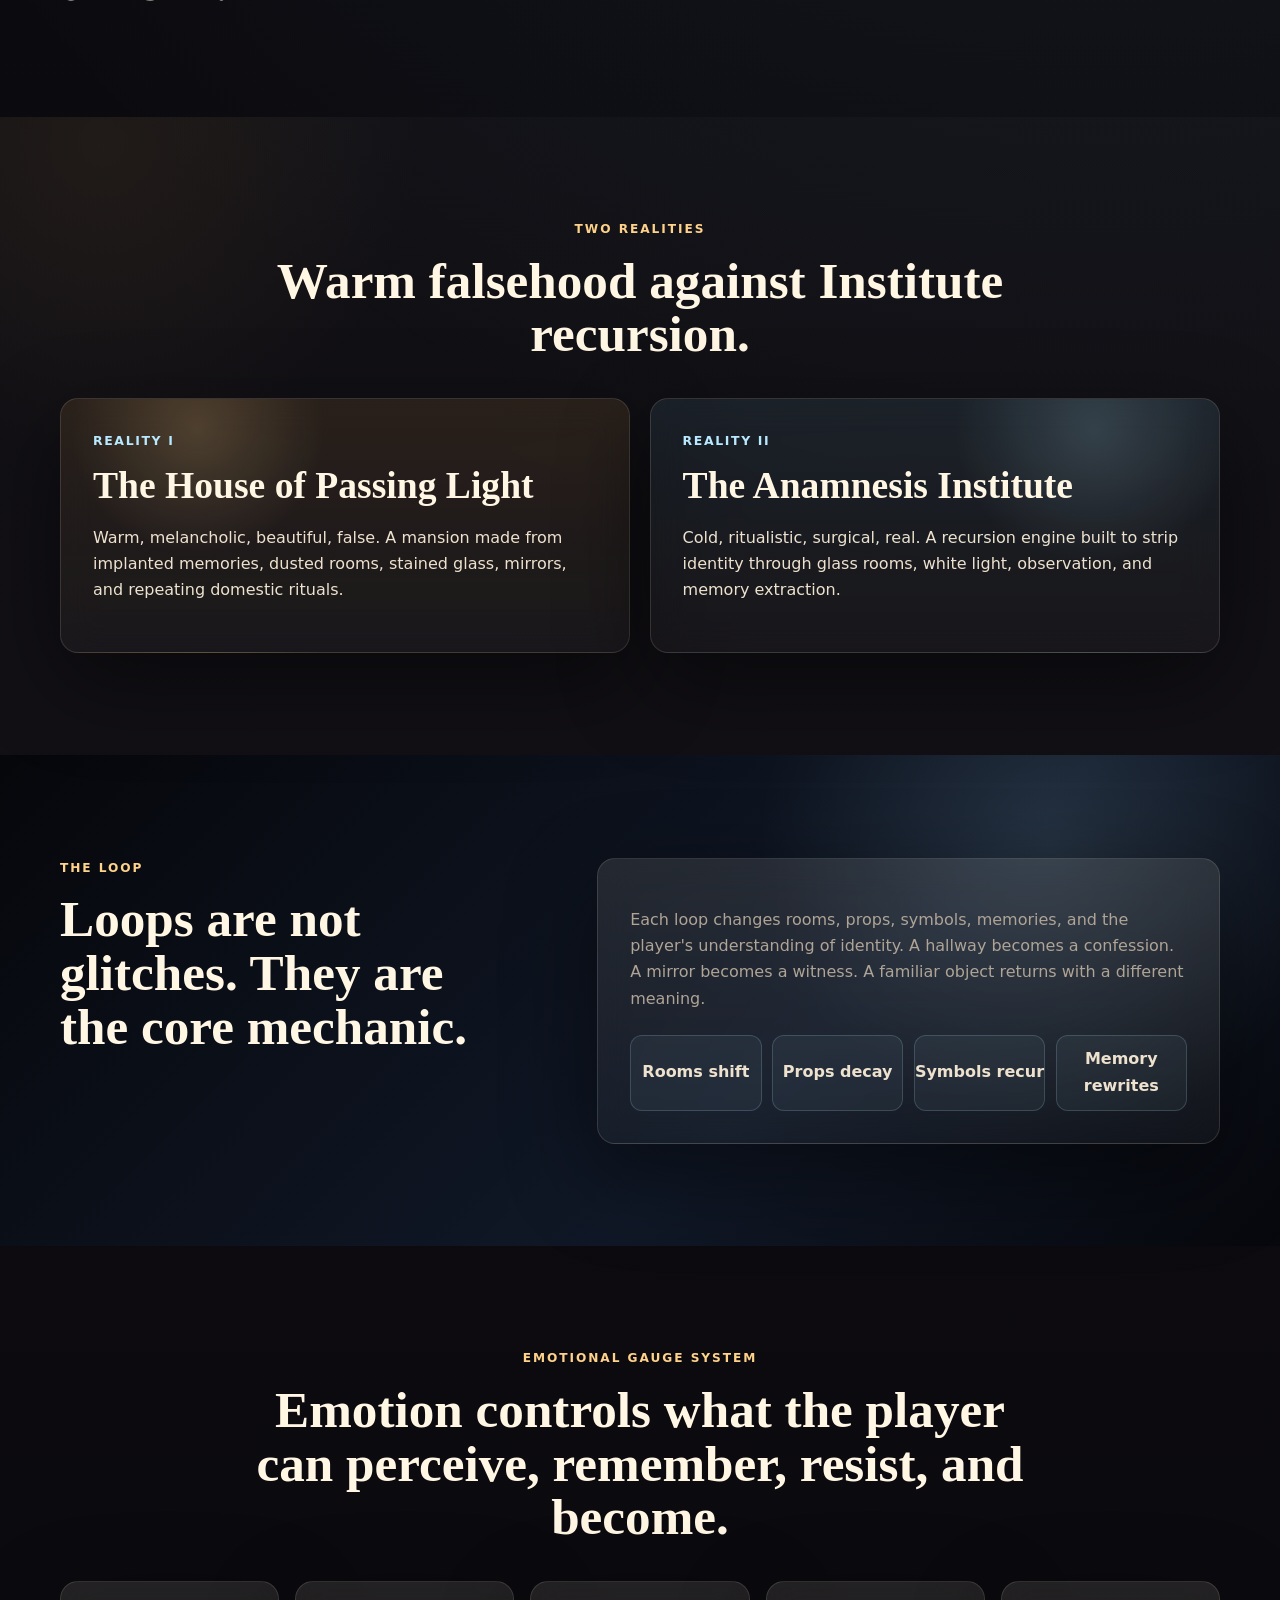
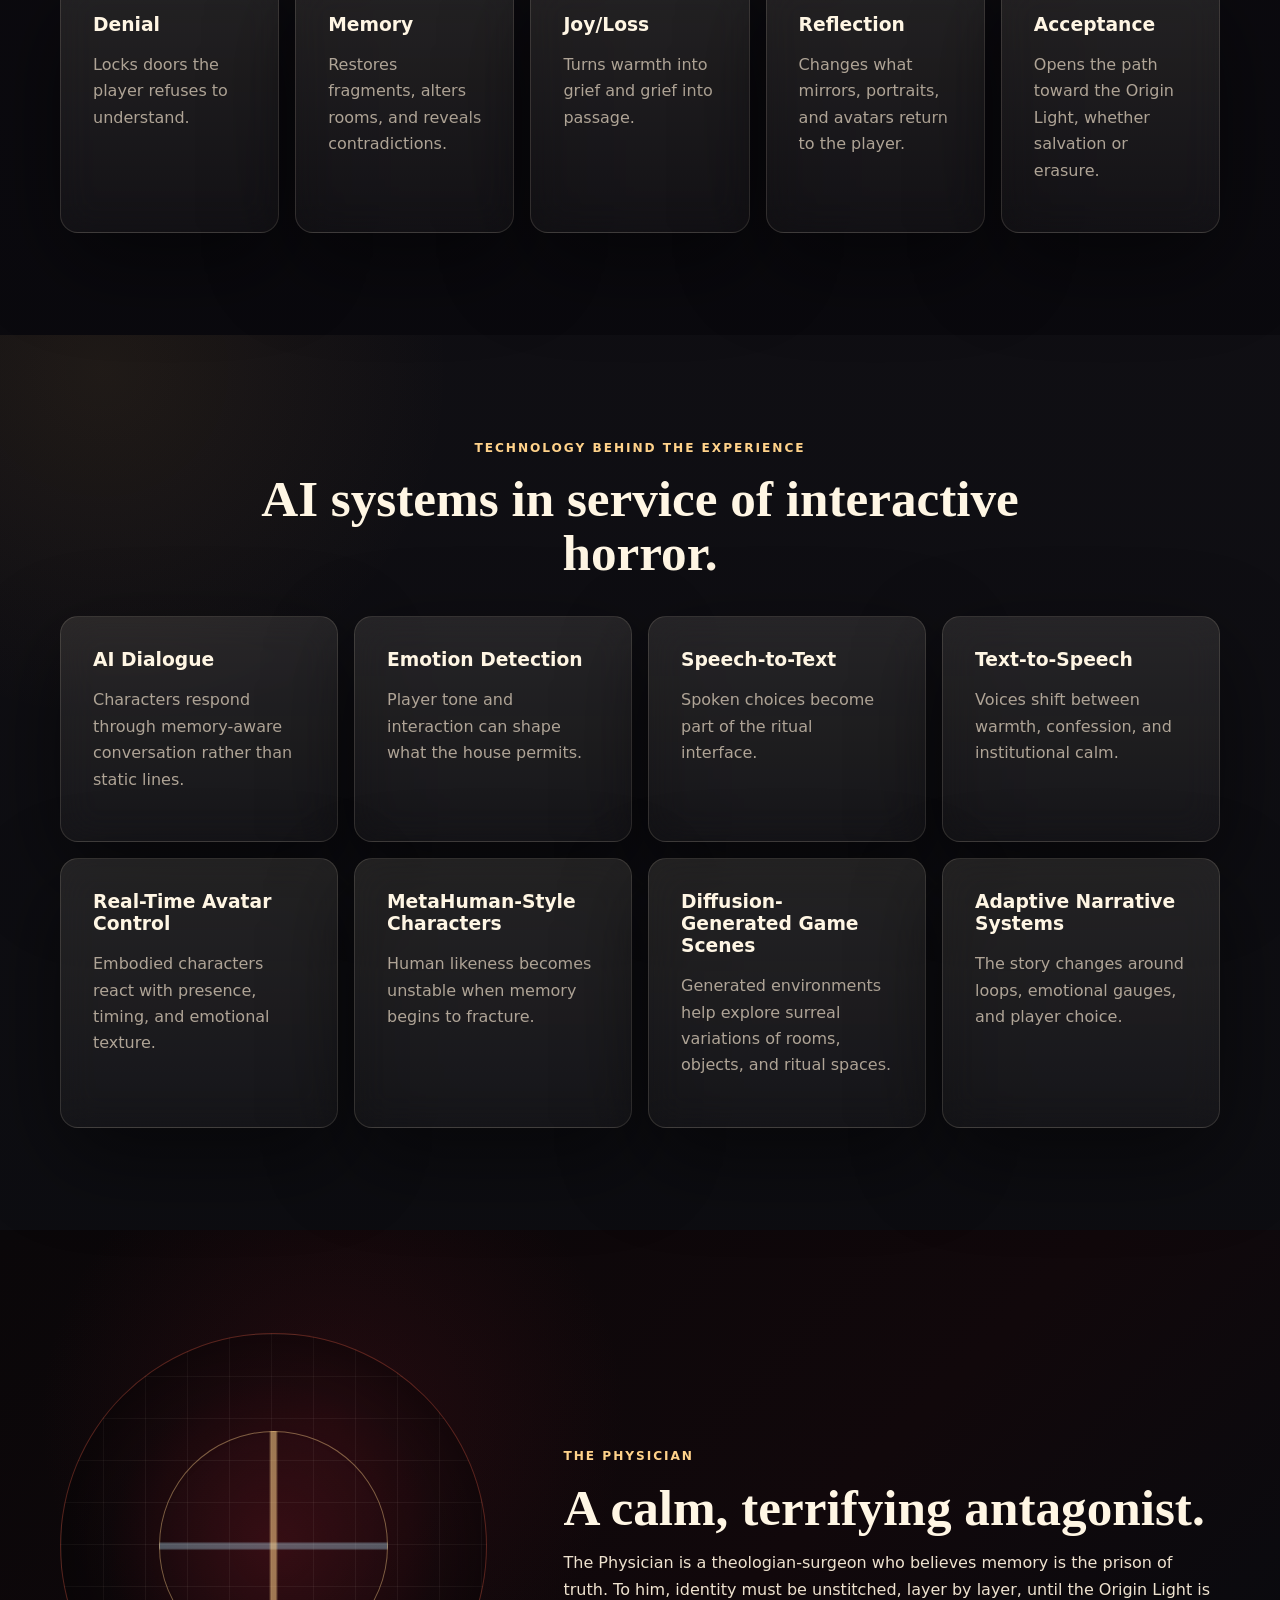
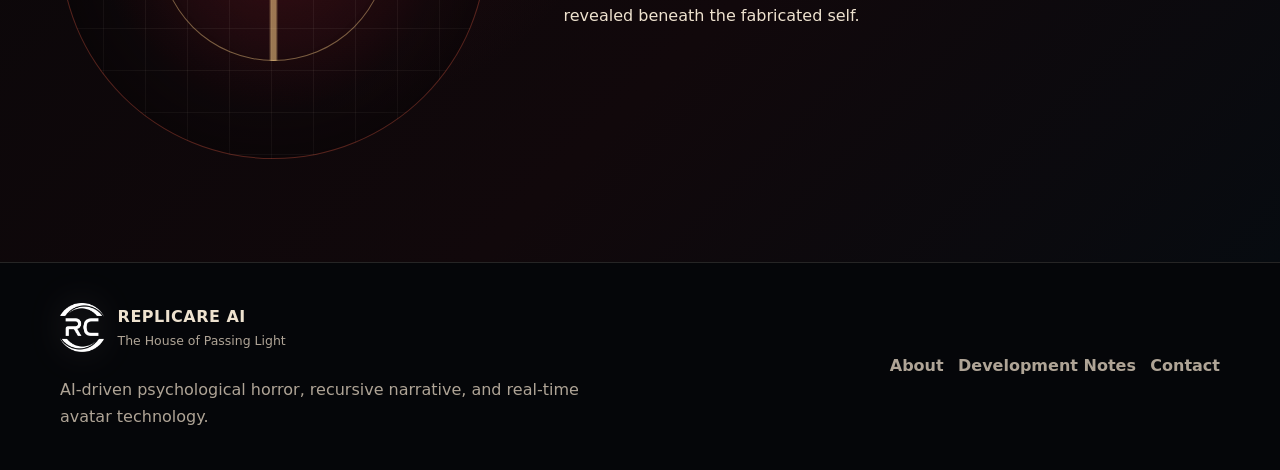
==== commit 7053f911: "Use official Replicare logo assets" ====
--- a/index.html
+++ b/index.html
@@ -11,7 +11,7 @@
   <header class="site-header">
     <div class="container header-inner">
       <a class="brand" href="index.html" aria-label="Replicare AI home">
-        <span class="brand-mark" aria-hidden="true"></span>
+        <img class="brand-logo" src="Replicare_Logos/RC-15.png" alt="" aria-hidden="true">
         <span>
           <span class="brand-name">Replicare AI</span>
           <span class="brand-kicker">The House of Passing Light</span>
@@ -43,6 +43,9 @@
           </div>
         </div>
         <div class="house-visual" aria-label="Surreal visual of the House of Passing Light and the Anamnesis Institute">
+          <div class="hero-logo-card">
+            <img src="Replicare_Logos/RC-1080.png" alt="Replicare multicolor stacked logo">
+          </div>
           <div class="stained-window">
             <span class="origin-light"></span>
             <span class="witness-eye"></span>
@@ -177,7 +180,7 @@
     <div class="container footer-grid">
       <div>
         <a class="brand footer-brand" href="index.html">
-          <span class="brand-mark" aria-hidden="true"></span>
+          <img class="brand-logo footer-logo" src="Replicare_Logos/RC-18.png" alt="" aria-hidden="true">
           <span>
             <span class="brand-name">Replicare AI</span>
             <span class="brand-kicker">The House of Passing Light</span>
--- a/styles.css
+++ b/styles.css
@@ -91,38 +91,16 @@
   text-decoration: none;
 }
 
-.brand-mark {
-  position: relative;
-  display: grid;
+.brand-logo {
+  display: block;
   width: 44px;
-  height: 44px;
-  place-items: center;
-  border: 1px solid rgba(255, 210, 138, 0.44);
-  border-radius: 50%;
-  background:
-    radial-gradient(circle, rgba(255, 210, 138, 0.95) 0 10%, transparent 11% 22%, rgba(184, 233, 255, 0.22) 23% 36%, transparent 37%),
-    linear-gradient(135deg, rgba(217, 155, 74, 0.22), rgba(115, 184, 214, 0.1));
-  box-shadow: 0 0 32px rgba(217, 155, 74, 0.2);
-}
-
-.brand-mark::before,
-.brand-mark::after {
-  position: absolute;
-  content: "";
-}
-
-.brand-mark::before {
-  width: 22px;
-  height: 10px;
-  border: 1px solid rgba(238, 226, 207, 0.62);
-  border-radius: 50%;
-}
-
-.brand-mark::after {
-  width: 6px;
-  height: 6px;
-  border-radius: 50%;
-  background: var(--mansion-soft);
+  height: 50px;
+  object-fit: contain;
+  filter: drop-shadow(0 0 18px rgba(217, 155, 74, 0.22));
+}
+
+.footer-logo {
+  filter: drop-shadow(0 0 18px rgba(238, 226, 207, 0.2));
 }
 
 .brand-name,
@@ -329,6 +307,27 @@
 
 .house-visual {
   position: relative;
+}
+
+.hero-logo-card {
+  position: absolute;
+  top: 1rem;
+  right: 1rem;
+  z-index: 2;
+  width: min(38%, 220px);
+  padding: 0.55rem;
+  border: 1px solid rgba(238, 226, 207, 0.2);
+  border-radius: var(--radius-sm);
+  background: rgba(6, 7, 11, 0.72);
+  box-shadow: 0 18px 48px rgba(0, 0, 0, 0.32);
+  backdrop-filter: blur(12px);
+}
+
+.hero-logo-card img {
+  display: block;
+  width: 100%;
+  height: auto;
+  border-radius: 8px;
 }
 
 .stained-window {
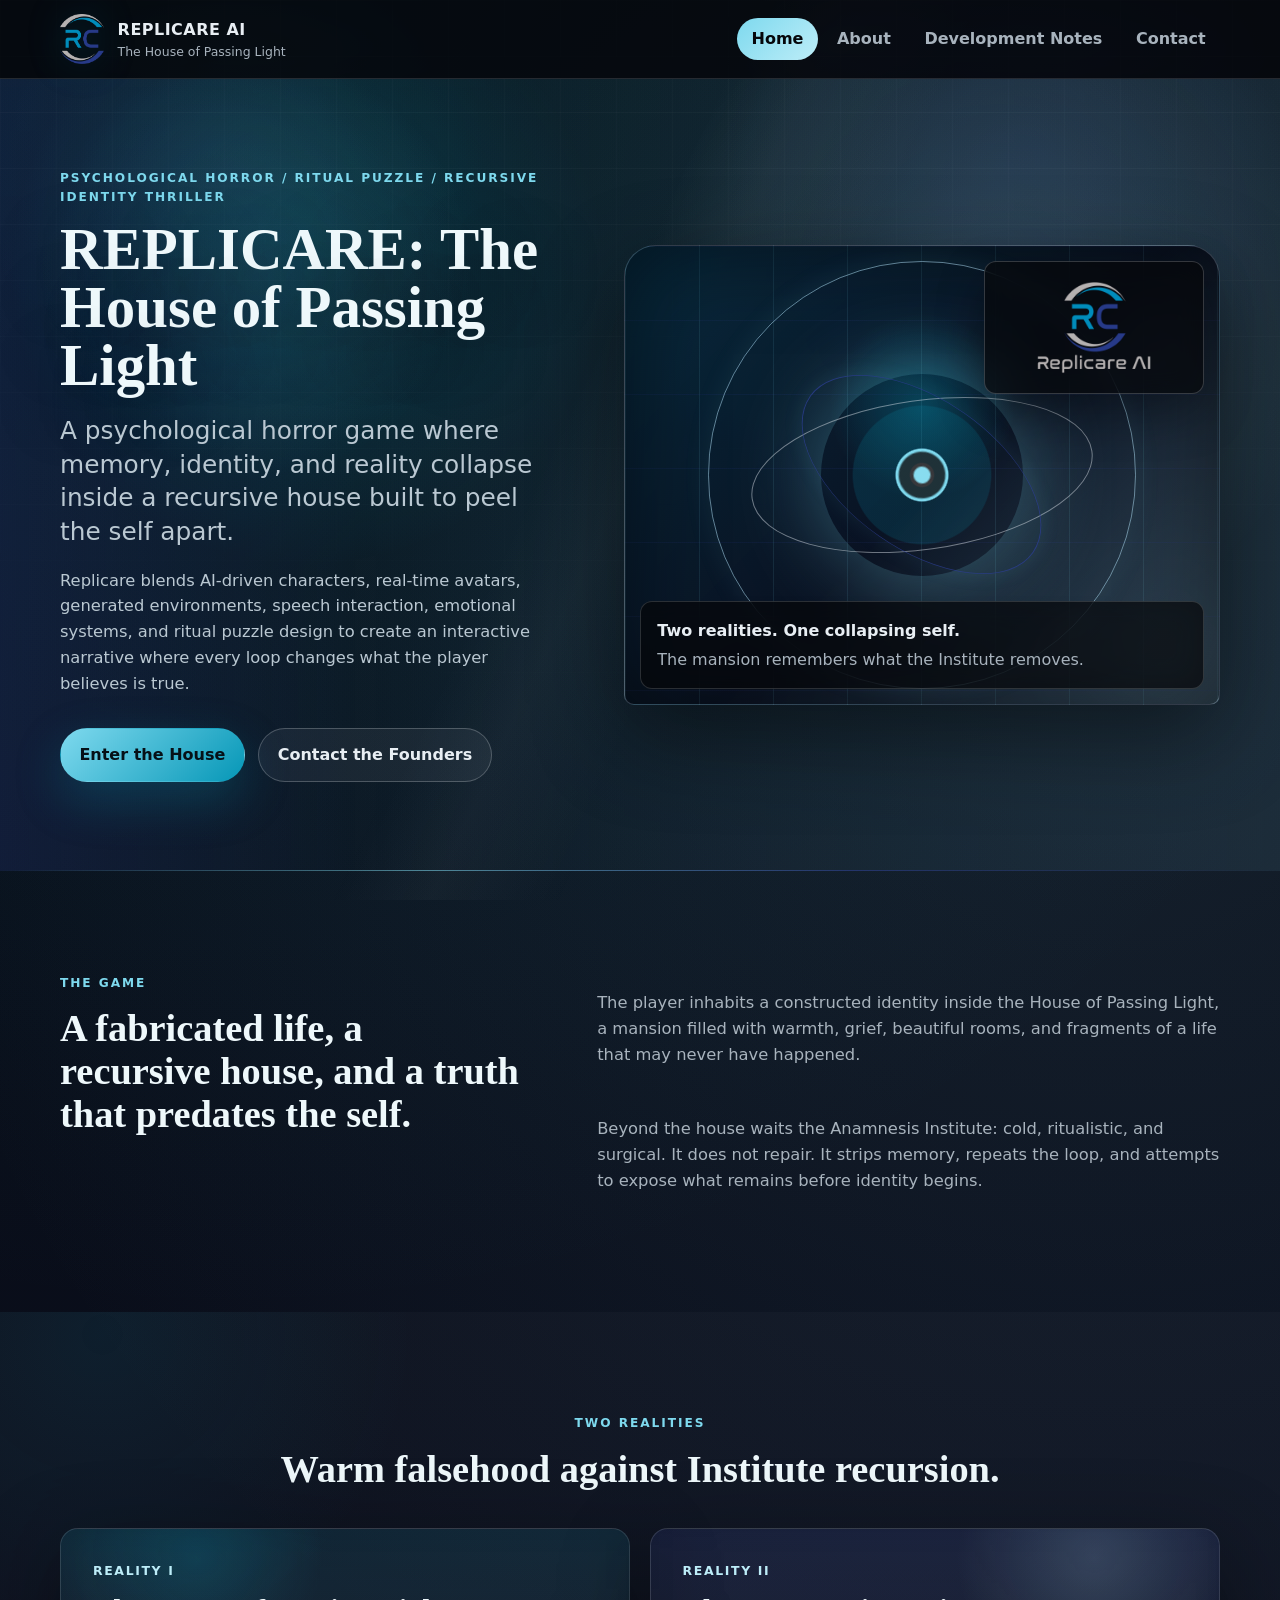
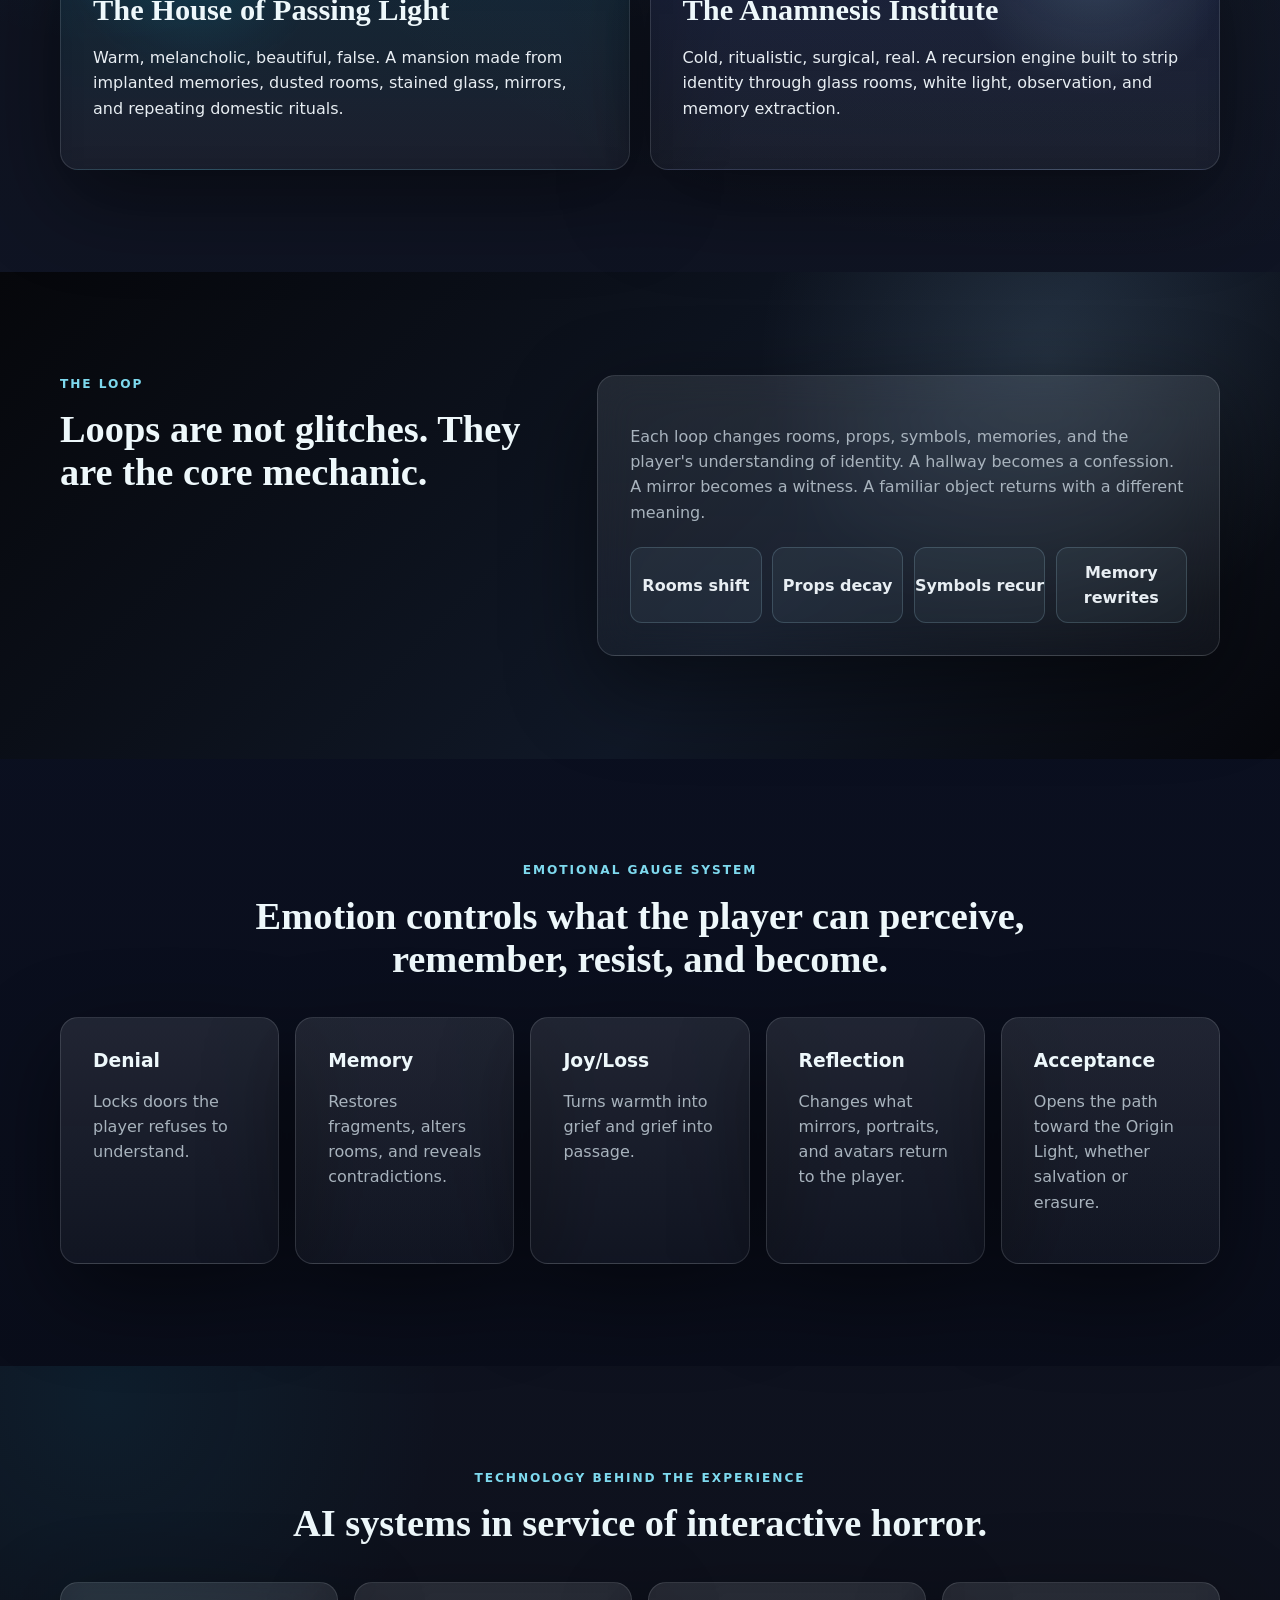
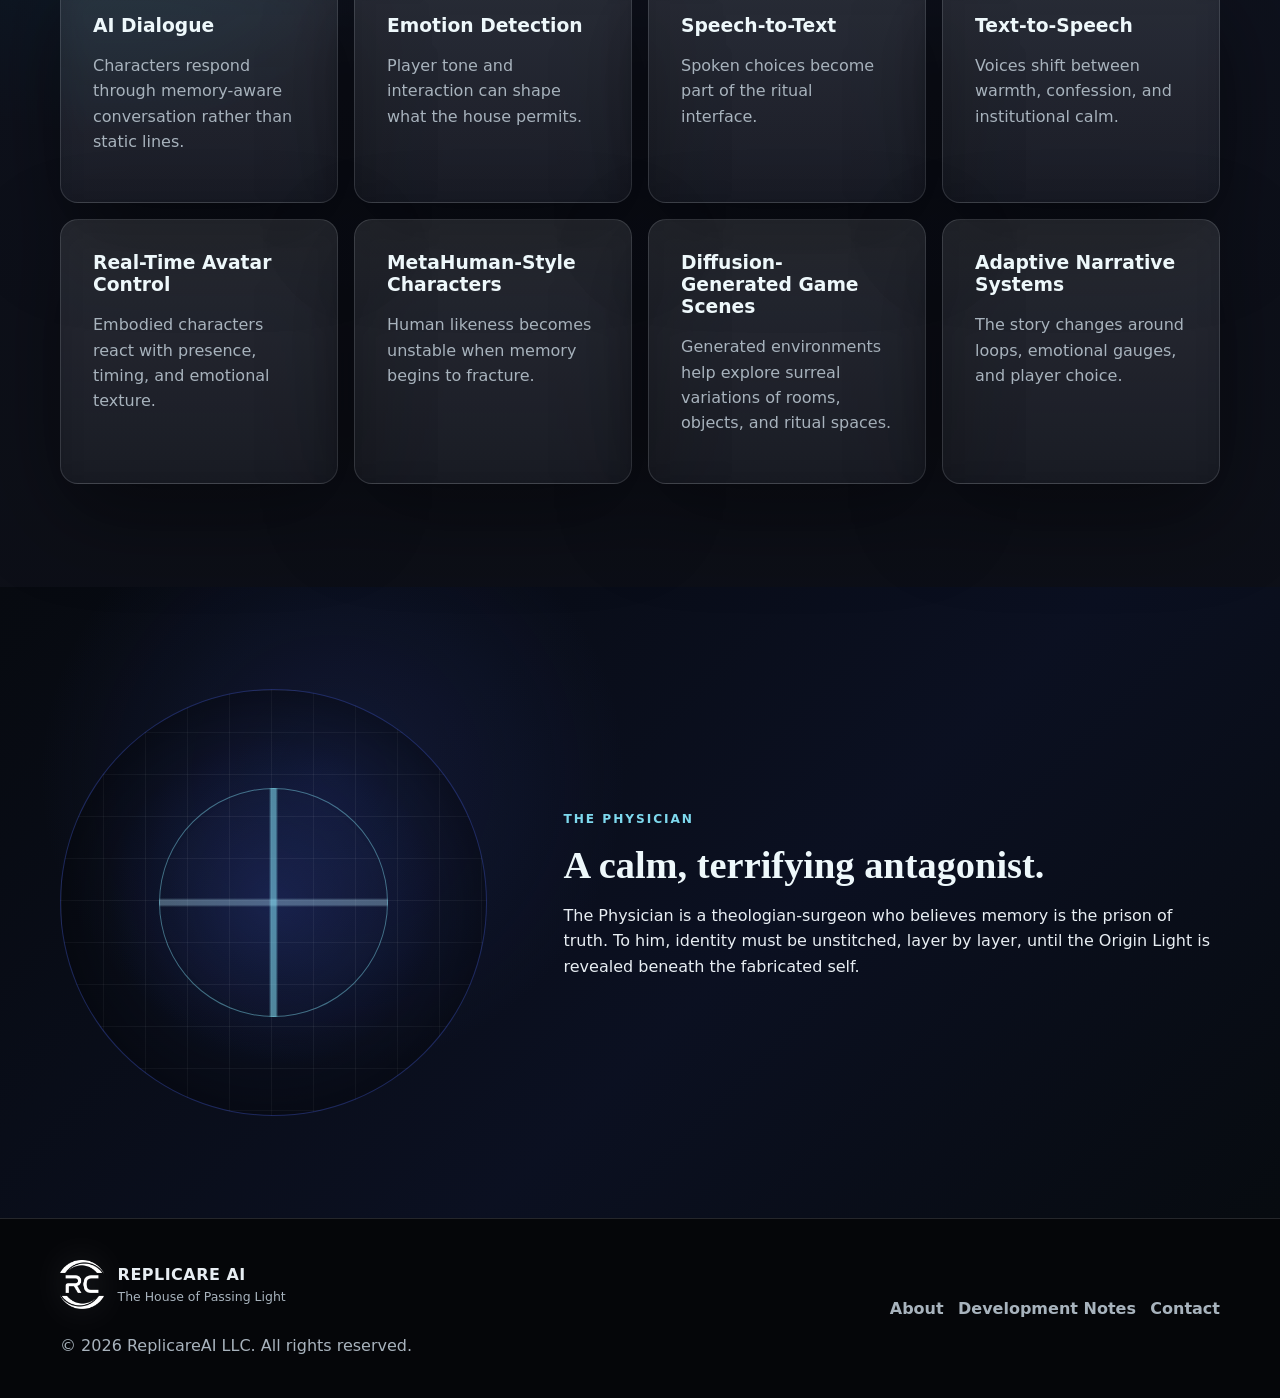
==== commit aff89b11: "Update footer copyright and strengthen atmosphere" ====
--- a/index.html
+++ b/index.html
@@ -186,7 +186,7 @@
             <span class="brand-kicker">The House of Passing Light</span>
           </span>
         </a>
-        <p>AI-driven psychological horror, recursive narrative, and real-time avatar technology.</p>
+        <p>&copy; 2026 ReplicareAI LLC. All rights reserved.</p>
       </div>
       <nav class="footer-nav" aria-label="Footer navigation">
         <a href="about.html">About</a>
--- a/styles.css
+++ b/styles.css
@@ -1,18 +1,18 @@
 :root {
   --void: #06070b;
-  --black: #0b0c10;
-  --ink: #121018;
-  --mansion: #d99b4a;
-  --mansion-soft: #ffd28a;
-  --institute: #b8e9ff;
-  --blue-glass: #73b8d6;
-  --bone: #eee2cf;
-  --ash: #afa496;
-  --rust: #9b3e2f;
-  --crimson: #6f1722;
-  --line: rgba(238, 226, 207, 0.14);
-  --glass: rgba(255, 246, 226, 0.06);
-  --glass-strong: rgba(255, 246, 226, 0.1);
+  --black: #080b12;
+  --ink: #101521;
+  --mansion: #0697b7;
+  --mansion-soft: #7ed9ee;
+  --institute: #bdedf8;
+  --blue-glass: #2e3f93;
+  --bone: #e8eef3;
+  --ash: #a8b3bd;
+  --rust: #364a9a;
+  --crimson: #17245f;
+  --line: rgba(232, 238, 243, 0.14);
+  --glass: rgba(232, 238, 243, 0.06);
+  --glass-strong: rgba(232, 238, 243, 0.1);
   --shadow: 0 30px 90px rgba(0, 0, 0, 0.48);
   --radius: 18px;
   --radius-sm: 12px;
@@ -32,25 +32,49 @@
   margin: 0;
   color: var(--bone);
   background:
-    radial-gradient(circle at 18% 0%, rgba(217, 155, 74, 0.12), transparent 28%),
+    radial-gradient(circle at 18% 0%, rgba(6, 151, 183, 0.13), transparent 28%),
     radial-gradient(circle at 86% 14%, rgba(115, 184, 214, 0.12), transparent 30%),
-    linear-gradient(180deg, #08090d 0%, #0d0b10 48%, #06070b 100%);
+    linear-gradient(180deg, #070a10 0%, #0b1021 48%, #06070b 100%);
   font-family: Inter, ui-sans-serif, system-ui, -apple-system, BlinkMacSystemFont, "Segoe UI", Arial, sans-serif;
-  line-height: 1.65;
+  line-height: 1.58;
+  isolation: isolate;
   text-rendering: optimizeLegibility;
 }
 
 body::before {
   position: fixed;
   inset: 0;
-  z-index: -1;
+  z-index: 0;
   pointer-events: none;
   content: "";
   background:
-    linear-gradient(rgba(255, 255, 255, 0.025) 1px, transparent 1px),
-    linear-gradient(90deg, rgba(255, 255, 255, 0.018) 1px, transparent 1px);
-  background-size: 64px 64px;
-  mask-image: linear-gradient(to bottom, rgba(0, 0, 0, 0.75), transparent 70%);
+    radial-gradient(circle at 18% 18%, rgba(126, 217, 238, 0.08), transparent 18rem),
+    linear-gradient(rgba(255, 255, 255, 0.04) 1px, transparent 1px),
+    linear-gradient(90deg, rgba(255, 255, 255, 0.026) 1px, transparent 1px);
+  background-size: auto, 56px 56px, 56px 56px;
+  mask-image: linear-gradient(to bottom, rgba(0, 0, 0, 0.85), transparent 82%);
+}
+
+body::after {
+  position: fixed;
+  inset: 0;
+  z-index: 0;
+  pointer-events: none;
+  content: "";
+  background:
+    radial-gradient(circle at 20% 30%, rgba(126, 217, 238, 0.12), transparent 18%),
+    radial-gradient(circle at 80% 18%, rgba(46, 63, 147, 0.16), transparent 24%),
+    linear-gradient(115deg, transparent 0 44%, rgba(232, 238, 243, 0.035) 50%, transparent 58%);
+  opacity: 0.9;
+  mix-blend-mode: screen;
+  animation: ambient-drift 16s ease-in-out infinite alternate;
+}
+
+.site-header,
+main,
+.site-footer {
+  position: relative;
+  z-index: 1;
 }
 
 a {
@@ -96,11 +120,11 @@
   width: 44px;
   height: 50px;
   object-fit: contain;
-  filter: drop-shadow(0 0 18px rgba(217, 155, 74, 0.22));
+  filter: drop-shadow(0 0 18px rgba(6, 151, 183, 0.28));
 }
 
 .footer-logo {
-  filter: drop-shadow(0 0 18px rgba(238, 226, 207, 0.2));
+  filter: drop-shadow(0 0 18px rgba(232, 238, 243, 0.22));
 }
 
 .brand-name,
@@ -129,7 +153,7 @@
   min-height: 42px;
   border: 1px solid var(--line);
   border-radius: 999px;
-  background: rgba(255, 246, 226, 0.06);
+  background: rgba(232, 238, 243, 0.06);
   color: var(--bone);
   cursor: pointer;
   font: inherit;
@@ -161,7 +185,7 @@
 .nav-list a:hover,
 .nav-list a:focus-visible {
   color: var(--bone);
-  background: rgba(255, 246, 226, 0.08);
+  background: rgba(232, 238, 243, 0.08);
   outline: none;
 }
 
@@ -177,10 +201,10 @@
 }
 
 .hero {
-  min-height: calc(100vh - 78px);
+  min-height: auto;
   display: grid;
   align-items: center;
-  padding: clamp(5rem, 9vw, 8rem) 0;
+  padding: clamp(4rem, 7vw, 6rem) 0;
 }
 
 .hero::before,
@@ -190,9 +214,9 @@
   pointer-events: none;
   content: "";
   background:
-    radial-gradient(circle at 24% 24%, rgba(255, 210, 138, 0.18), transparent 26%),
+    radial-gradient(circle at 24% 24%, rgba(6, 151, 183, 0.2), transparent 26%),
     radial-gradient(circle at 78% 28%, rgba(184, 233, 255, 0.14), transparent 30%),
-    linear-gradient(90deg, rgba(111, 23, 34, 0.2), transparent 28%, rgba(115, 184, 214, 0.1));
+    linear-gradient(90deg, rgba(46, 63, 147, 0.22), transparent 28%, rgba(115, 184, 214, 0.1));
 }
 
 .hero::after,
@@ -201,14 +225,14 @@
   inset: auto 0 0;
   height: 1px;
   content: "";
-  background: linear-gradient(90deg, transparent, rgba(255, 210, 138, 0.5), rgba(184, 233, 255, 0.5), transparent);
+  background: linear-gradient(90deg, transparent, rgba(126, 217, 238, 0.55), rgba(46, 63, 147, 0.58), transparent);
 }
 
 .hero-grid {
   position: relative;
   z-index: 1;
   display: grid;
-  grid-template-columns: minmax(0, 1.04fr) minmax(340px, 0.96fr);
+  grid-template-columns: minmax(0, 0.9fr) minmax(360px, 1.1fr);
   align-items: center;
   gap: clamp(2rem, 6vw, 5rem);
 }
@@ -226,39 +250,40 @@
 h2,
 h3,
 p {
-  overflow-wrap: anywhere;
+  overflow-wrap: break-word;
+  word-break: normal;
 }
 
 .hero h1,
 .page-hero h1 {
-  max-width: 940px;
+  max-width: 760px;
   margin: 0;
-  color: #fff6e4;
+  color: #eef8fb;
   font-family: Georgia, "Times New Roman", serif;
-  font-size: clamp(3rem, 8vw, 7.8rem);
+  font-size: clamp(2.35rem, 4.6vw, 4.65rem);
   font-weight: 700;
   letter-spacing: 0;
-  line-height: 0.91;
+  line-height: 0.98;
   text-shadow: 0 18px 60px rgba(0, 0, 0, 0.5);
 }
 
 .hero-subtitle,
 .hero-lede,
 .page-hero p:not(.eyebrow) {
-  max-width: 760px;
-  color: #d8cbbb;
+  max-width: 680px;
+  color: #bac8d2;
 }
 
 .hero-subtitle {
   margin: 1.25rem 0 0;
-  font-size: clamp(1.25rem, 2.5vw, 2rem);
-  line-height: 1.25;
+  font-size: clamp(1.15rem, 2vw, 1.55rem);
+  line-height: 1.35;
 }
 
 .hero-lede,
 .page-hero p:not(.eyebrow) {
   margin: 1.2rem 0 0;
-  font-size: 1.08rem;
+  font-size: 1.02rem;
 }
 
 .button-row {
@@ -288,15 +313,15 @@
 }
 
 .button-primary {
-  color: #120c08;
+  color: #061017;
   background: linear-gradient(135deg, var(--mansion-soft), var(--mansion));
-  box-shadow: 0 18px 48px rgba(217, 155, 74, 0.24);
+  box-shadow: 0 18px 48px rgba(6, 151, 183, 0.26);
 }
 
 .button-secondary {
   color: var(--bone);
-  background: rgba(255, 246, 226, 0.06);
-  border-color: rgba(238, 226, 207, 0.24);
+  background: rgba(232, 238, 243, 0.06);
+  border-color: rgba(232, 238, 243, 0.24);
 }
 
 .button-secondary:hover,
@@ -316,11 +341,13 @@
   z-index: 2;
   width: min(38%, 220px);
   padding: 0.55rem;
-  border: 1px solid rgba(238, 226, 207, 0.2);
+  border: 1px solid rgba(232, 238, 243, 0.2);
   border-radius: var(--radius-sm);
   background: rgba(6, 7, 11, 0.72);
   box-shadow: 0 18px 48px rgba(0, 0, 0, 0.32);
   backdrop-filter: blur(12px);
+  transform: translate(calc(var(--mx, 0) * -12px), calc(var(--my, 0) * -12px));
+  transition: transform 180ms ease;
 }
 
 .hero-logo-card img {
@@ -333,18 +360,30 @@
 .stained-window {
   position: relative;
   display: grid;
-  min-height: 520px;
+  min-height: 460px;
   place-items: center;
   overflow: hidden;
-  border: 1px solid rgba(238, 226, 207, 0.18);
+  border: 1px solid rgba(232, 238, 243, 0.18);
   border-radius: 32px 32px 10px 10px;
   background:
-    linear-gradient(90deg, rgba(255, 210, 138, 0.1) 1px, transparent 1px),
-    linear-gradient(rgba(255, 210, 138, 0.07) 1px, transparent 1px),
-    radial-gradient(circle at 50% 35%, rgba(255, 210, 138, 0.34), transparent 22%),
-    linear-gradient(135deg, rgba(88, 41, 26, 0.9), rgba(10, 18, 28, 0.95) 52%, rgba(188, 231, 255, 0.16));
+    linear-gradient(90deg, rgba(126, 217, 238, 0.1) 1px, transparent 1px),
+    linear-gradient(rgba(46, 63, 147, 0.12) 1px, transparent 1px),
+    radial-gradient(circle at 50% 35%, rgba(6, 151, 183, 0.34), transparent 22%),
+    linear-gradient(135deg, rgba(7, 42, 63, 0.92), rgba(10, 18, 34, 0.95) 52%, rgba(188, 231, 255, 0.16));
   background-size: 74px 74px, 74px 74px, auto, auto;
   box-shadow: var(--shadow), inset 0 0 90px rgba(0, 0, 0, 0.5);
+  transform: perspective(1000px) rotateX(calc(var(--my, 0) * -3deg)) rotateY(calc(var(--mx, 0) * 4deg));
+  transition: transform 180ms ease;
+}
+
+.stained-window::after {
+  position: absolute;
+  inset: 0;
+  pointer-events: none;
+  content: "";
+  background: linear-gradient(105deg, transparent 34%, rgba(232, 238, 243, 0.18) 48%, transparent 61%);
+  transform: translateX(-120%);
+  animation: glass-sheen 9s ease-in-out infinite;
 }
 
 .origin-light {
@@ -352,36 +391,39 @@
   width: 34%;
   aspect-ratio: 1;
   border-radius: 50%;
-  background: radial-gradient(circle, #fff9dc 0 8%, #ffd28a 9% 18%, rgba(217, 155, 74, 0.16) 19% 48%, transparent 49%);
-  box-shadow: 0 0 90px rgba(255, 210, 138, 0.38);
+  background: radial-gradient(circle, #f4fbff 0 8%, #7ed9ee 9% 18%, rgba(6, 151, 183, 0.16) 19% 48%, transparent 49%);
+  box-shadow: 0 0 90px rgba(126, 217, 238, 0.4);
 }
 
 .witness-eye {
   position: relative;
   width: 58%;
   aspect-ratio: 2.3 / 1;
-  border: 1px solid rgba(238, 226, 207, 0.45);
+  border: 1px solid rgba(232, 238, 243, 0.45);
   border-radius: 50%;
-  background: radial-gradient(circle at center, rgba(255, 210, 138, 0.9) 0 4%, rgba(8, 7, 10, 0.8) 5% 12%, transparent 13%);
+  background: radial-gradient(circle at center, rgba(126, 217, 238, 0.92) 0 4%, rgba(8, 7, 10, 0.8) 5% 12%, transparent 13%);
   transform: rotate(-8deg);
 }
 
 .loop-ring {
   position: absolute;
-  border: 1px solid rgba(184, 233, 255, 0.36);
+  border: 1px solid rgba(184, 233, 255, 0.5);
   border-radius: 50%;
+  box-shadow: 0 0 28px rgba(126, 217, 238, 0.08);
 }
 
 .ring-one {
   width: 72%;
   aspect-ratio: 1;
+  animation: slow-spin 32s linear infinite;
 }
 
 .ring-two {
   width: 46%;
   aspect-ratio: 1;
-  border-color: rgba(217, 155, 74, 0.42);
+  border-color: rgba(46, 63, 147, 0.78);
   transform: rotate(35deg) scaleY(0.55);
+  animation: reverse-spin 26s linear infinite;
 }
 
 .visual-caption {
@@ -392,7 +434,7 @@
   display: grid;
   gap: 0.2rem;
   padding: 1rem;
-  border: 1px solid rgba(238, 226, 207, 0.16);
+  border: 1px solid rgba(232, 238, 243, 0.16);
   border-radius: var(--radius-sm);
   background: rgba(6, 7, 11, 0.72);
   backdrop-filter: blur(14px);
@@ -408,8 +450,8 @@
 
 .section-glass {
   background:
-    radial-gradient(circle at 8% 4%, rgba(217, 155, 74, 0.08), transparent 24%),
-    rgba(255, 246, 226, 0.025);
+    radial-gradient(circle at 8% 4%, rgba(6, 151, 183, 0.09), transparent 24%),
+    rgba(232, 238, 243, 0.025);
 }
 
 .section-dark {
@@ -442,10 +484,10 @@
 .contact-card h2,
 .glass-card h2 {
   margin: 0;
-  color: #fff6e4;
+  color: #eef8fb;
   font-family: Georgia, "Times New Roman", serif;
-  font-size: clamp(2rem, 4vw, 3.5rem);
-  line-height: 1.05;
+  font-size: clamp(1.7rem, 3vw, 2.75rem);
+  line-height: 1.12;
 }
 
 .section-heading p:not(.eyebrow),
@@ -456,15 +498,14 @@
 .note-card p,
 .post-card p,
 .team-card span,
-.contact-card li,
-.form-note {
+.contact-card li {
   color: var(--ash);
 }
 
 .copy-stack {
   display: grid;
   gap: 1rem;
-  font-size: 1.07rem;
+  font-size: 1.02rem;
 }
 
 .card-grid {
@@ -485,11 +526,10 @@
 .team-card,
 .post-card,
 .contact-card,
-.contact-form,
 .loop-panel {
   border: 1px solid var(--line);
   border-radius: var(--radius);
-  background: linear-gradient(180deg, var(--glass-strong), rgba(255, 246, 226, 0.035));
+  background: linear-gradient(180deg, var(--glass-strong), rgba(232, 238, 243, 0.035));
   box-shadow: var(--shadow);
   backdrop-filter: blur(18px);
 }
@@ -509,7 +549,25 @@
 .note-card,
 .team-card,
 .post-card {
+  position: relative;
+  overflow: hidden;
   transition: transform 180ms ease, border-color 180ms ease, box-shadow 180ms ease;
+}
+
+.reality-card::after,
+.glass-card::after,
+.tech-card::after,
+.note-card::after,
+.team-card::after,
+.post-card::after {
+  position: absolute;
+  inset: 0;
+  pointer-events: none;
+  content: "";
+  background: linear-gradient(120deg, transparent, rgba(126, 217, 238, 0.08), transparent);
+  opacity: 0;
+  transform: translateX(-30%);
+  transition: opacity 180ms ease, transform 220ms ease;
 }
 
 .reality-card:hover,
@@ -519,19 +577,29 @@
 .team-card:hover,
 .post-card:hover {
   transform: translateY(-4px);
-  border-color: rgba(255, 210, 138, 0.34);
+  border-color: rgba(126, 217, 238, 0.38);
+}
+
+.reality-card:hover::after,
+.glass-card:hover::after,
+.tech-card:hover::after,
+.note-card:hover::after,
+.team-card:hover::after,
+.post-card:hover::after {
+  opacity: 1;
+  transform: translateX(30%);
 }
 
 .mansion-card {
   background:
-    radial-gradient(circle at 24% 12%, rgba(255, 210, 138, 0.18), transparent 26%),
-    linear-gradient(180deg, rgba(217, 155, 74, 0.12), rgba(255, 246, 226, 0.035));
+    radial-gradient(circle at 24% 12%, rgba(6, 151, 183, 0.18), transparent 26%),
+    linear-gradient(180deg, rgba(6, 151, 183, 0.12), rgba(232, 238, 243, 0.035));
 }
 
 .institute-card {
   background:
     radial-gradient(circle at 78% 12%, rgba(184, 233, 255, 0.16), transparent 28%),
-    linear-gradient(180deg, rgba(115, 184, 214, 0.1), rgba(255, 246, 226, 0.03));
+    linear-gradient(180deg, rgba(46, 63, 147, 0.18), rgba(232, 238, 243, 0.03));
 }
 
 .card-label,
@@ -552,13 +620,13 @@
 .team-card h3,
 .post-card h2 {
   margin: 0 0 0.55rem;
-  color: #fff6e4;
+  color: #eef8fb;
   line-height: 1.18;
 }
 
 .reality-card h3 {
   font-family: Georgia, "Times New Roman", serif;
-  font-size: clamp(1.6rem, 3vw, 2.35rem);
+  font-size: clamp(1.35rem, 2.4vw, 1.9rem);
 }
 
 .gauge-grid {
@@ -590,8 +658,8 @@
 
 .physician-section {
   background:
-    radial-gradient(circle at 26% 30%, rgba(111, 23, 34, 0.22), transparent 28%),
-    linear-gradient(135deg, #0a0709, #11080b 58%, #070b10);
+    radial-gradient(circle at 26% 30%, rgba(46, 63, 147, 0.24), transparent 28%),
+    linear-gradient(135deg, #070a10, #0b1021 58%, #070b10);
 }
 
 .physician-grid {
@@ -606,12 +674,12 @@
   display: grid;
   aspect-ratio: 1;
   place-items: center;
-  border: 1px solid rgba(155, 62, 47, 0.5);
+  border: 1px solid rgba(46, 63, 147, 0.55);
   border-radius: 50%;
   background:
-    linear-gradient(rgba(238, 226, 207, 0.06) 1px, transparent 1px),
-    linear-gradient(90deg, rgba(238, 226, 207, 0.06) 1px, transparent 1px),
-    radial-gradient(circle, rgba(111, 23, 34, 0.34), transparent 56%);
+    linear-gradient(rgba(232, 238, 243, 0.06) 1px, transparent 1px),
+    linear-gradient(90deg, rgba(232, 238, 243, 0.06) 1px, transparent 1px),
+    radial-gradient(circle, rgba(46, 63, 147, 0.34), transparent 56%);
   background-size: 42px 42px, 42px 42px, auto;
   box-shadow: inset 0 0 80px rgba(0, 0, 0, 0.5);
 }
@@ -619,10 +687,10 @@
 .physician-symbol span {
   width: 54%;
   aspect-ratio: 1;
-  border: 1px solid rgba(255, 210, 138, 0.42);
+  border: 1px solid rgba(126, 217, 238, 0.46);
   border-radius: 50%;
   background:
-    linear-gradient(90deg, transparent 48%, rgba(255, 210, 138, 0.55) 49% 51%, transparent 52%),
+    linear-gradient(90deg, transparent 48%, rgba(126, 217, 238, 0.58) 49% 51%, transparent 52%),
     linear-gradient(transparent 48%, rgba(184, 233, 255, 0.35) 49% 51%, transparent 52%);
 }
 
@@ -636,7 +704,8 @@
 }
 
 .page-hero h1 {
-  font-size: clamp(2.55rem, 5.6vw, 5.25rem);
+  max-width: 780px;
+  font-size: clamp(2.25rem, 4.7vw, 4rem);
 }
 
 .team-grid {
@@ -646,19 +715,15 @@
 }
 
 .member-photo {
-  display: grid;
+  display: block;
   width: 112px;
   aspect-ratio: 1;
   margin-bottom: 1.1rem;
-  place-items: center;
-  border: 1px solid rgba(255, 210, 138, 0.36);
+  border: 1px solid rgba(126, 217, 238, 0.4);
   border-radius: 50%;
-  color: #120c08;
-  background:
-    radial-gradient(circle at 50% 38%, #fff4c8 0 7%, transparent 8%),
-    linear-gradient(135deg, var(--mansion-soft), var(--institute));
-  font-size: 1.6rem;
-  font-weight: 900;
+  object-fit: cover;
+  object-position: center top;
+  background: rgba(232, 238, 243, 0.06);
 }
 
 .team-card p {
@@ -688,23 +753,76 @@
 }
 
 .post-media {
-  display: grid;
+  display: block;
+  margin: 0;
   min-height: 280px;
+  overflow: hidden;
+  color: #061017;
+  background:
+    radial-gradient(circle at 50% 50%, rgba(232, 238, 243, 0.9), transparent 13%),
+    linear-gradient(135deg, rgba(6, 151, 183, 0.94), rgba(46, 63, 147, 0.72));
+}
+
+.post-media img {
+  display: block;
+  width: 100%;
+  height: 100%;
+  min-height: 280px;
+  object-fit: cover;
+  object-position: center;
+}
+
+.brand-post-media {
+  display: grid;
   place-items: center;
-  color: #100b08;
-  background:
-    radial-gradient(circle at 50% 50%, rgba(255, 246, 226, 0.9), transparent 13%),
-    linear-gradient(135deg, rgba(217, 155, 74, 0.92), rgba(115, 184, 214, 0.62));
-  font-size: 4rem;
-  font-weight: 900;
+  padding: 1.5rem;
+}
+
+.brand-post-media img {
+  width: min(100%, 360px);
+  height: auto;
+  min-height: 0;
+  border-radius: var(--radius-sm);
+  object-fit: contain;
+}
+
+.post-list {
+  display: grid;
+  gap: 0.5rem;
+  margin: 1rem 0 0;
+  padding-left: 1.15rem;
+  color: var(--ash);
+}
+
+.post-list li {
+  line-height: 1.45;
+}
+
+.post-list strong {
+  color: #eef8fb;
+}
+
+.image-strip {
+  grid-column: 1 / -1;
+  display: grid;
+  grid-template-columns: repeat(3, minmax(0, 1fr));
+  gap: 1rem;
+}
+
+.image-strip img {
+  width: 100%;
+  aspect-ratio: 16 / 10;
+  border: 1px solid var(--line);
+  border-radius: var(--radius);
+  object-fit: cover;
+  box-shadow: var(--shadow);
 }
 
 .post-body {
   padding: clamp(1.4rem, 3vw, 2rem);
 }
 
-.contact-hero-grid,
-.form-layout {
+.contact-hero-grid {
   display: grid;
   grid-template-columns: minmax(0, 1fr) minmax(320px, 0.72fr);
   gap: clamp(2rem, 6vw, 4rem);
@@ -715,8 +833,7 @@
   margin-top: 1.7rem;
 }
 
-.contact-card,
-.contact-form {
+.contact-card {
   padding: clamp(1.35rem, 3vw, 2rem);
 }
 
@@ -740,64 +857,8 @@
   width: 0.62rem;
   height: 1px;
   background: var(--mansion-soft);
-  box-shadow: 0 0 12px rgba(255, 210, 138, 0.8);
+  box-shadow: 0 0 12px rgba(126, 217, 238, 0.82);
   content: "";
-}
-
-.contact-form {
-  display: grid;
-  grid-template-columns: repeat(2, minmax(0, 1fr));
-  gap: 1rem;
-}
-
-.form-row {
-  display: grid;
-  gap: 0.45rem;
-}
-
-.form-row.full,
-.form-actions.full {
-  grid-column: 1 / -1;
-}
-
-label {
-  color: var(--bone);
-  font-weight: 850;
-}
-
-input,
-textarea {
-  width: 100%;
-  border: 1px solid rgba(238, 226, 207, 0.18);
-  border-radius: var(--radius-sm);
-  background: rgba(6, 7, 11, 0.72);
-  color: var(--bone);
-  font: inherit;
-  padding: 0.85rem 0.95rem;
-  transition: border-color 180ms ease, box-shadow 180ms ease, background 180ms ease;
-}
-
-textarea {
-  resize: vertical;
-}
-
-input:focus,
-textarea:focus {
-  border-color: var(--institute);
-  background: rgba(6, 7, 11, 0.92);
-  box-shadow: 0 0 0 4px rgba(184, 233, 255, 0.14);
-  outline: none;
-}
-
-.form-actions {
-  display: flex;
-  flex-wrap: wrap;
-  align-items: center;
-  gap: 1rem;
-}
-
-.form-actions button {
-  cursor: pointer;
 }
 
 .site-footer {
@@ -836,12 +897,45 @@
   color: var(--mansion-soft);
 }
 
+@keyframes ambient-drift {
+  from {
+    transform: translate3d(-1.5rem, -1rem, 0) scale(1);
+  }
+
+  to {
+    transform: translate3d(1.5rem, 1rem, 0) scale(1.04);
+  }
+}
+
+@keyframes glass-sheen {
+  0%,
+  62% {
+    transform: translateX(-120%);
+  }
+
+  78%,
+  100% {
+    transform: translateX(120%);
+  }
+}
+
+@keyframes slow-spin {
+  to {
+    transform: rotate(360deg);
+  }
+}
+
+@keyframes reverse-spin {
+  to {
+    transform: rotate(-325deg) scaleY(0.55);
+  }
+}
+
 @media (max-width: 1040px) {
   .hero-grid,
   .split-section,
   .physician-grid,
-  .contact-hero-grid,
-  .form-layout {
+  .contact-hero-grid {
     grid-template-columns: 1fr;
   }
 
@@ -904,11 +998,12 @@
 
   .hero h1,
   .page-hero h1 {
-    font-size: clamp(2.45rem, 14vw, 4.2rem);
+    font-size: clamp(2rem, 9vw, 3rem);
+    line-height: 1.03;
   }
 
   .stained-window {
-    min-height: 360px;
+    min-height: 320px;
   }
 
   .reality-grid,
@@ -918,8 +1013,8 @@
   .team-grid,
   .about-grid,
   .dev-notes-grid,
-  .post-card,
-  .contact-form {
+  .image-strip,
+  .post-card {
     grid-template-columns: 1fr;
   }
 
@@ -927,7 +1022,6 @@
     min-height: 210px;
   }
 
-  .form-actions,
   .footer-grid {
     align-items: flex-start;
     flex-direction: column;
@@ -938,6 +1032,7 @@
   *,
   *::before,
   *::after {
+    animation: none !important;
     scroll-behavior: auto !important;
     transition: none !important;
   }
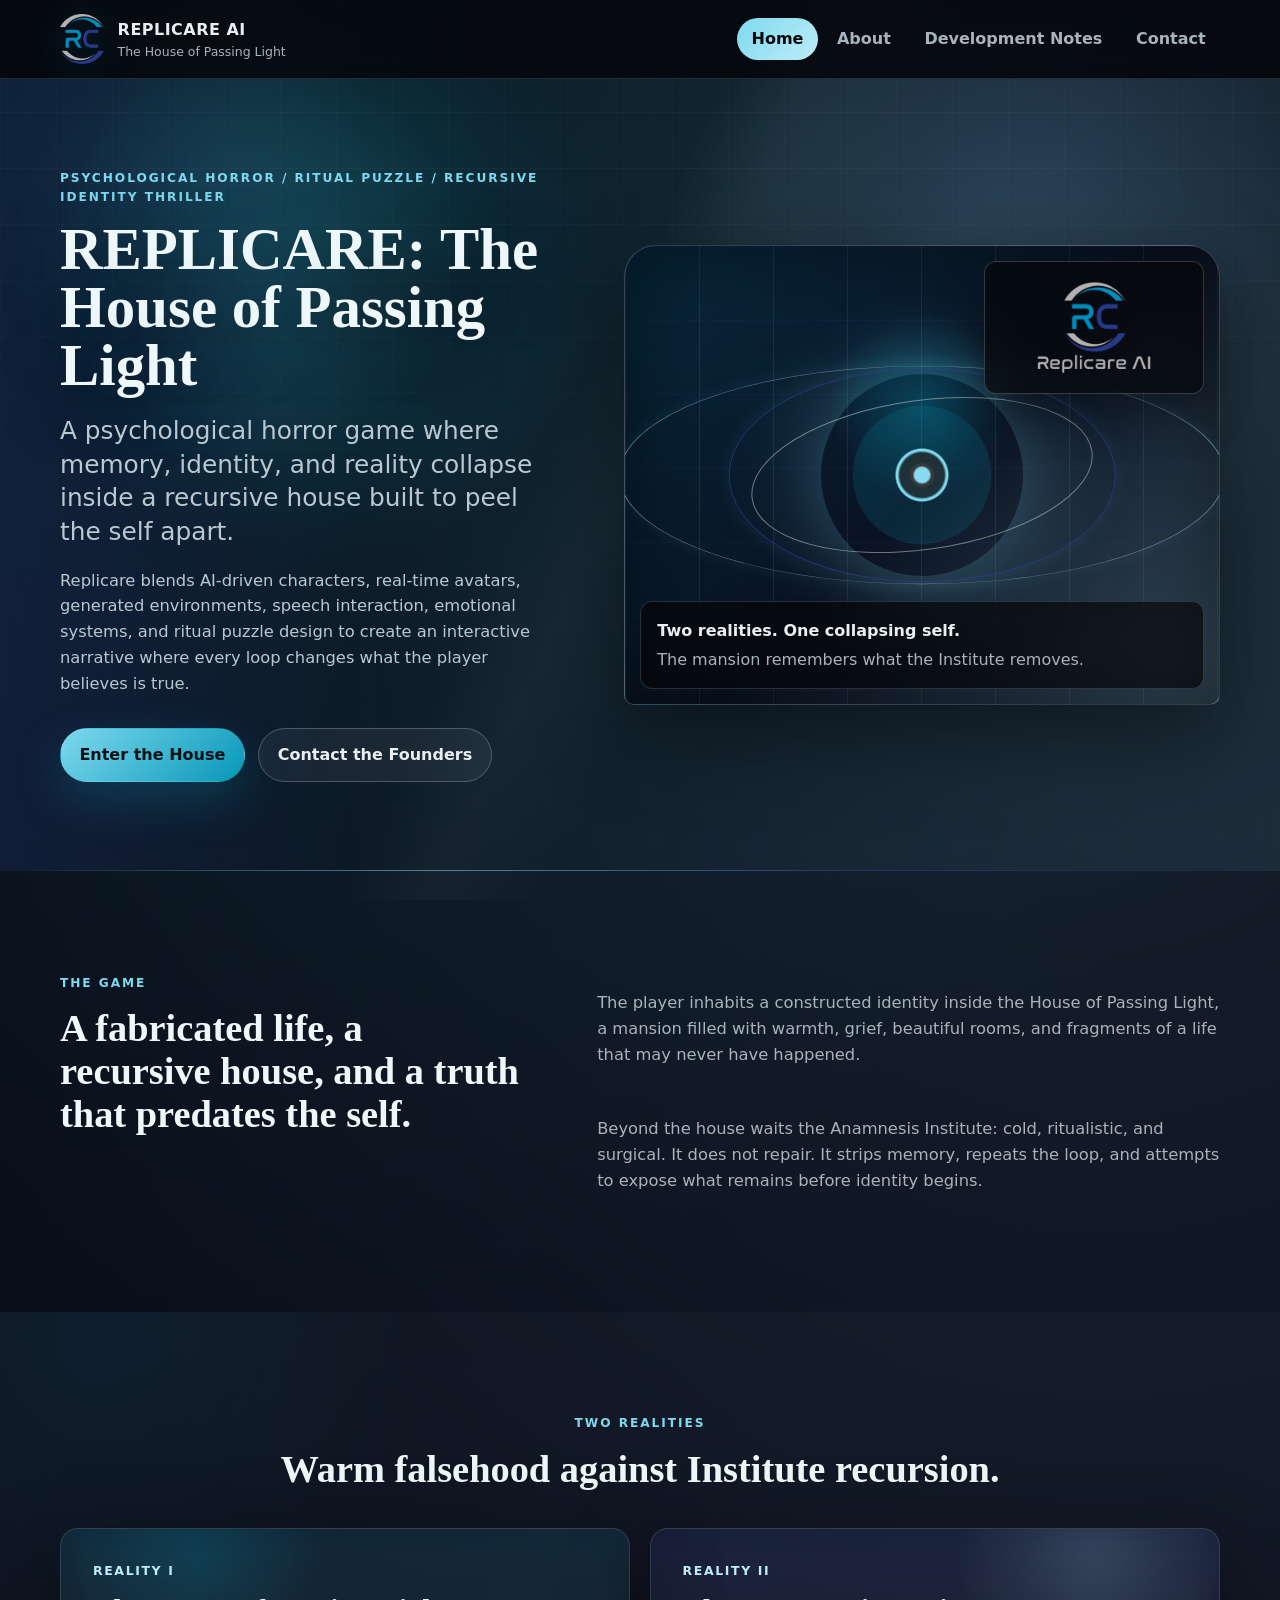
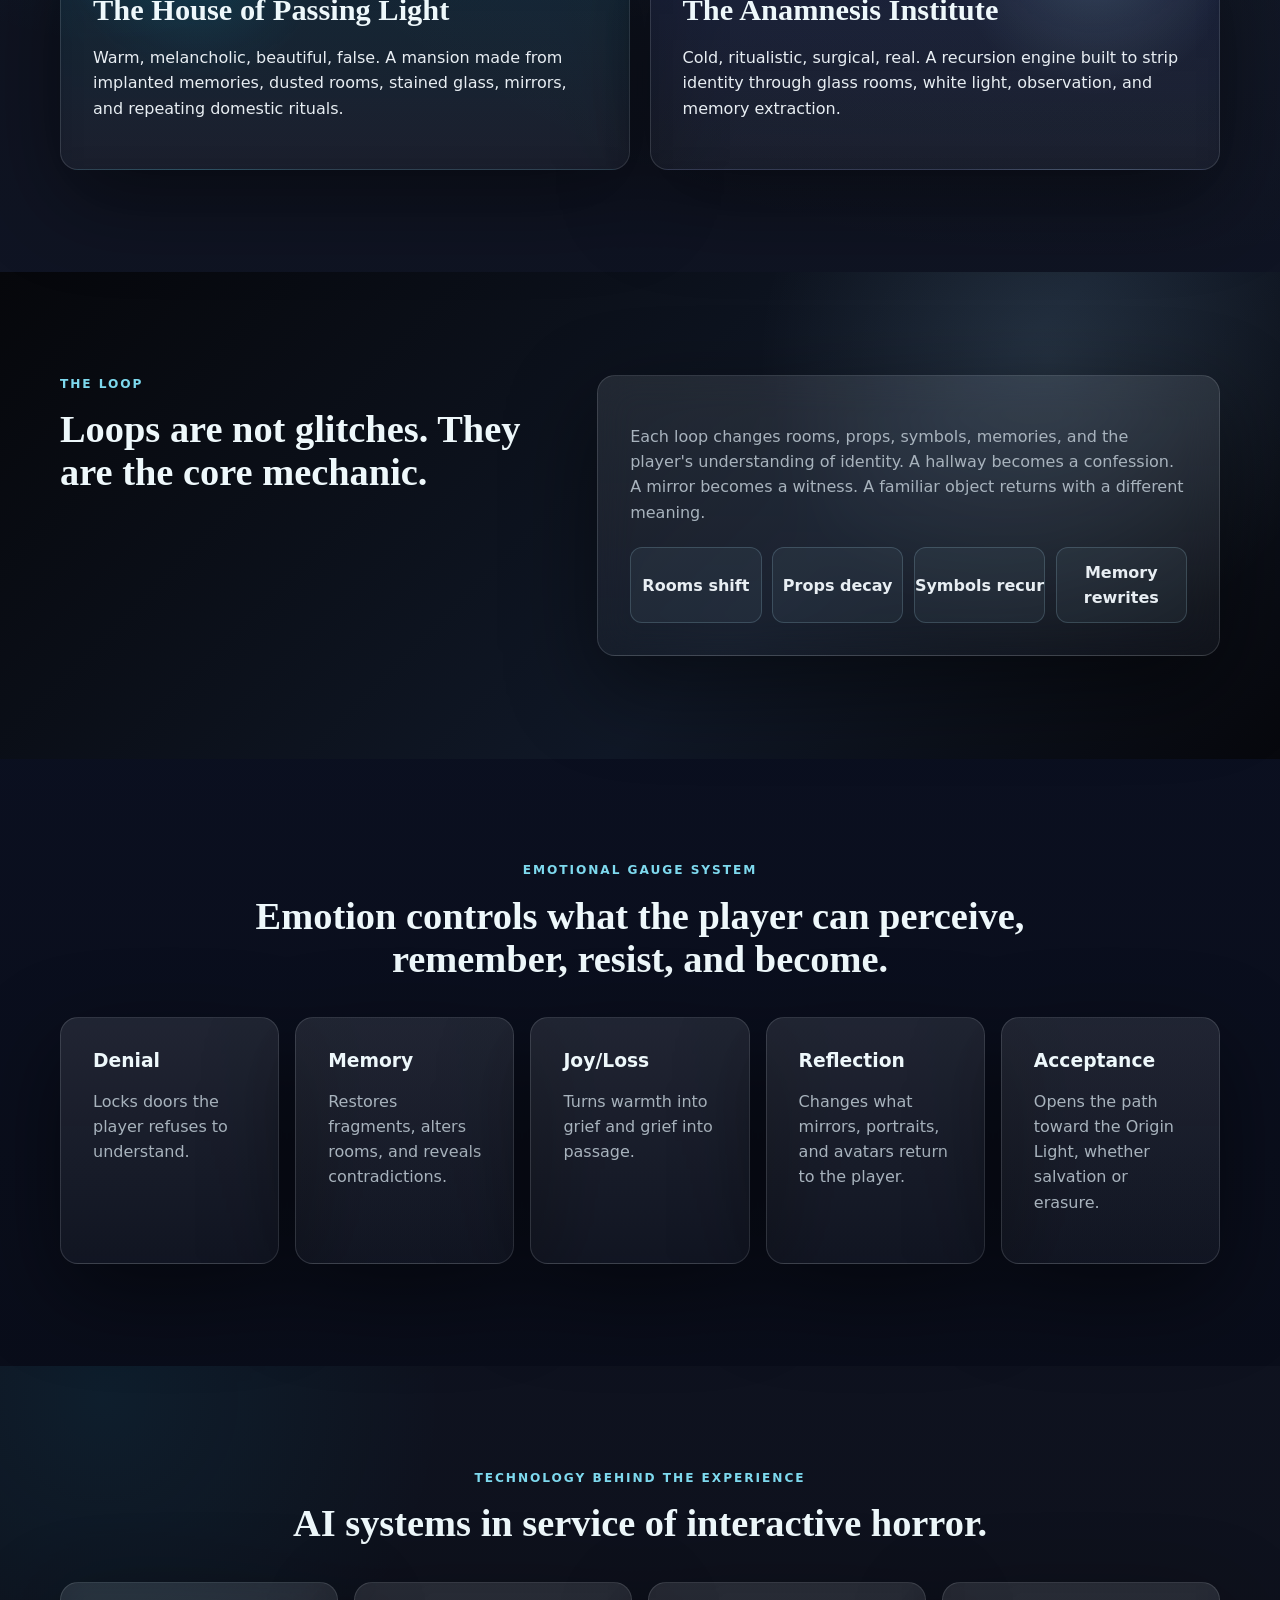
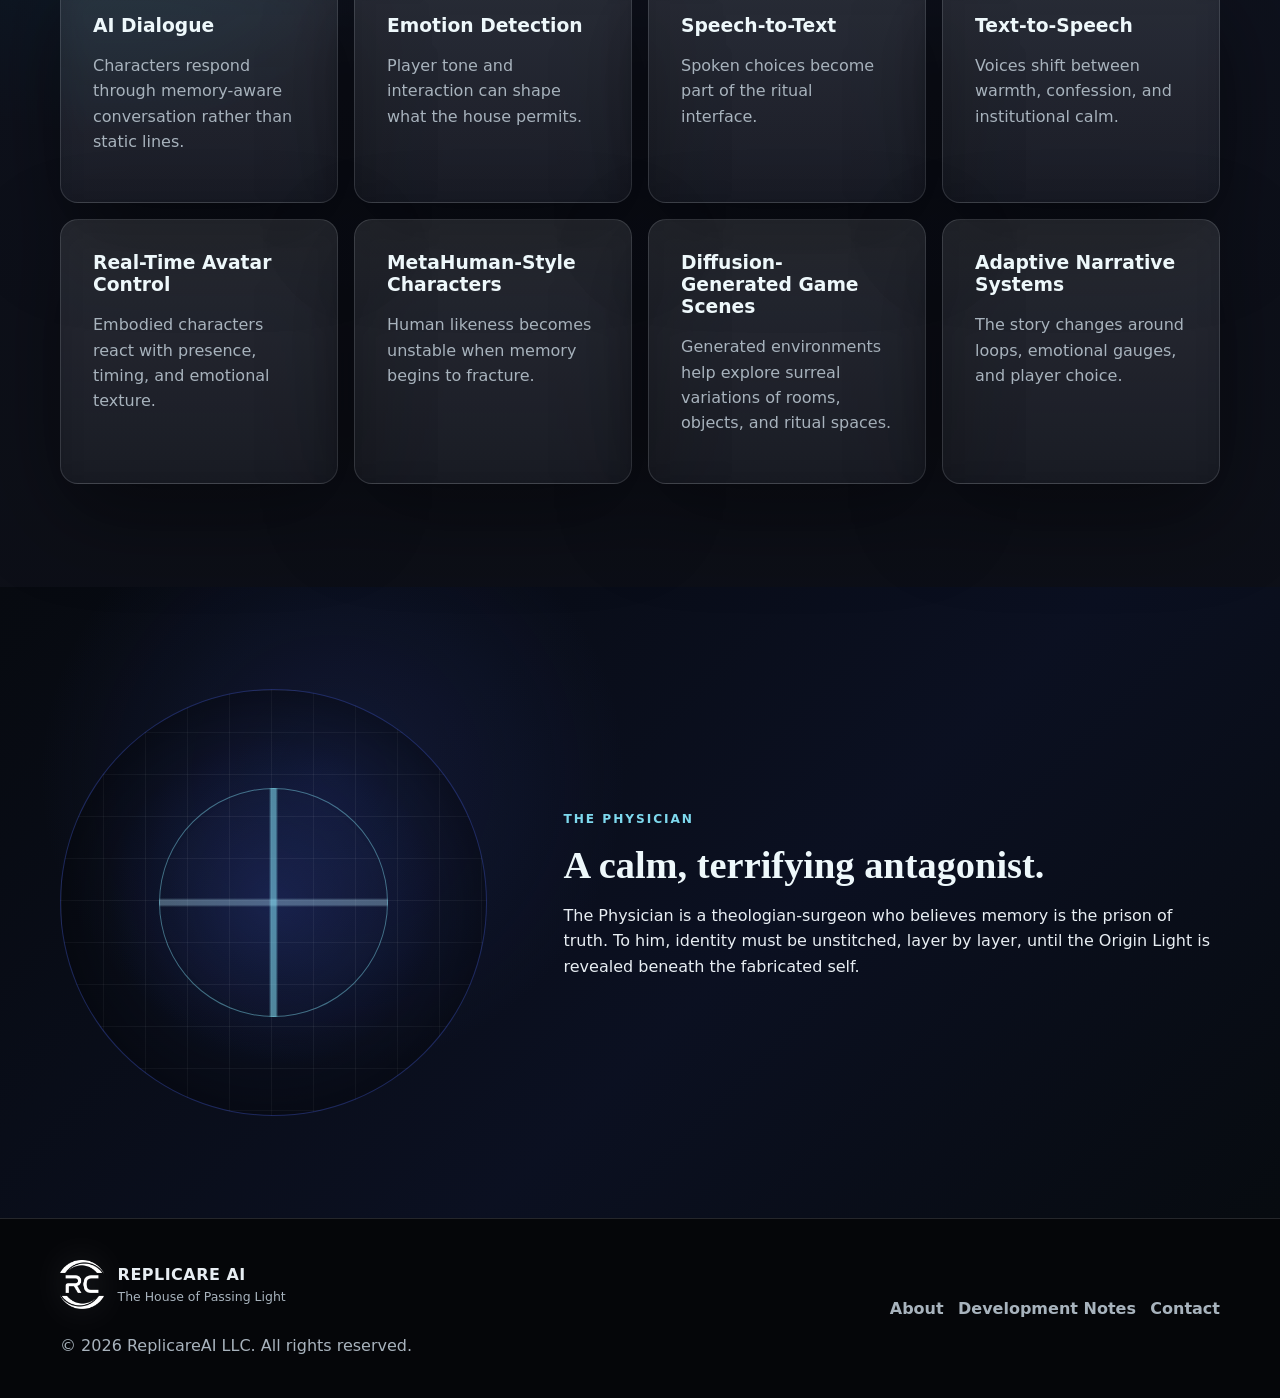
==== commit 5e39473f: "Animate both hero orbit rings" ====
--- a/index.html
+++ b/index.html
@@ -49,8 +49,8 @@
           <div class="stained-window">
             <span class="origin-light"></span>
             <span class="witness-eye"></span>
-            <span class="loop-ring ring-one"></span>
-            <span class="loop-ring ring-two"></span>
+            <span class="orbit-path orbit-white"><span class="loop-ring ring-one"></span></span>
+            <span class="orbit-path orbit-blue"><span class="loop-ring ring-two"></span></span>
           </div>
           <div class="visual-caption">
             <strong>Two realities. One collapsing self.</strong>
--- a/styles.css
+++ b/styles.css
@@ -376,16 +376,6 @@
   transition: transform 180ms ease;
 }
 
-.stained-window::after {
-  position: absolute;
-  inset: 0;
-  pointer-events: none;
-  content: "";
-  background: linear-gradient(105deg, transparent 34%, rgba(232, 238, 243, 0.18) 48%, transparent 61%);
-  transform: translateX(-120%);
-  animation: glass-sheen 9s ease-in-out infinite;
-}
-
 .origin-light {
   position: absolute;
   width: 34%;
@@ -393,6 +383,7 @@
   border-radius: 50%;
   background: radial-gradient(circle, #f4fbff 0 8%, #7ed9ee 9% 18%, rgba(6, 151, 183, 0.16) 19% 48%, transparent 49%);
   box-shadow: 0 0 90px rgba(126, 217, 238, 0.4);
+  animation: origin-pulse 8s ease-in-out infinite;
 }
 
 .witness-eye {
@@ -403,27 +394,47 @@
   border-radius: 50%;
   background: radial-gradient(circle at center, rgba(126, 217, 238, 0.92) 0 4%, rgba(8, 7, 10, 0.8) 5% 12%, transparent 13%);
   transform: rotate(-8deg);
-}
-
+  animation: witness-breathe 7s ease-in-out infinite;
+}
+
+.orbit-path,
 .loop-ring {
   position: absolute;
+  transform-origin: center;
+}
+
+.orbit-path {
+  width: 74%;
+  aspect-ratio: 1;
+  display: grid;
+  place-items: center;
+}
+
+.orbit-white {
+  animation: orbit-clockwise 32s linear infinite;
+}
+
+.orbit-blue {
+  animation: orbit-counter 26s linear infinite;
+}
+
+.loop-ring {
   border: 1px solid rgba(184, 233, 255, 0.5);
   border-radius: 50%;
   box-shadow: 0 0 28px rgba(126, 217, 238, 0.08);
 }
 
 .ring-one {
-  width: 72%;
+  width: 138%;
   aspect-ratio: 1;
-  animation: slow-spin 32s linear infinite;
+  transform: scaleY(0.36) rotate(8deg);
 }
 
 .ring-two {
-  width: 46%;
+  width: 88%;
   aspect-ratio: 1;
   border-color: rgba(46, 63, 147, 0.78);
-  transform: rotate(35deg) scaleY(0.55);
-  animation: reverse-spin 26s linear infinite;
+  transform: scaleY(0.55) rotate(52deg);
 }
 
 .visual-caption {
@@ -554,22 +565,6 @@
   transition: transform 180ms ease, border-color 180ms ease, box-shadow 180ms ease;
 }
 
-.reality-card::after,
-.glass-card::after,
-.tech-card::after,
-.note-card::after,
-.team-card::after,
-.post-card::after {
-  position: absolute;
-  inset: 0;
-  pointer-events: none;
-  content: "";
-  background: linear-gradient(120deg, transparent, rgba(126, 217, 238, 0.08), transparent);
-  opacity: 0;
-  transform: translateX(-30%);
-  transition: opacity 180ms ease, transform 220ms ease;
-}
-
 .reality-card:hover,
 .glass-card:hover,
 .tech-card:hover,
@@ -578,16 +573,6 @@
 .post-card:hover {
   transform: translateY(-4px);
   border-color: rgba(126, 217, 238, 0.38);
-}
-
-.reality-card:hover::after,
-.glass-card:hover::after,
-.tech-card:hover::after,
-.note-card:hover::after,
-.team-card:hover::after,
-.post-card:hover::after {
-  opacity: 1;
-  transform: translateX(30%);
 }
 
 .mansion-card {
@@ -907,27 +892,41 @@
   }
 }
 
-@keyframes glass-sheen {
+@keyframes origin-pulse {
   0%,
-  62% {
-    transform: translateX(-120%);
-  }
-
-  78%,
   100% {
-    transform: translateX(120%);
-  }
-}
-
-@keyframes slow-spin {
+    transform: scale(1);
+    filter: hue-rotate(0deg);
+  }
+
+  50% {
+    transform: scale(1.08);
+    filter: hue-rotate(18deg);
+  }
+}
+
+@keyframes witness-breathe {
+  0%,
+  100% {
+    border-color: rgba(232, 238, 243, 0.42);
+    filter: hue-rotate(0deg) saturate(1);
+  }
+
+  50% {
+    border-color: rgba(126, 217, 238, 0.72);
+    filter: hue-rotate(22deg) saturate(1.25);
+  }
+}
+
+@keyframes orbit-clockwise {
   to {
     transform: rotate(360deg);
   }
 }
 
-@keyframes reverse-spin {
+@keyframes orbit-counter {
   to {
-    transform: rotate(-325deg) scaleY(0.55);
+    transform: rotate(-360deg);
   }
 }
 
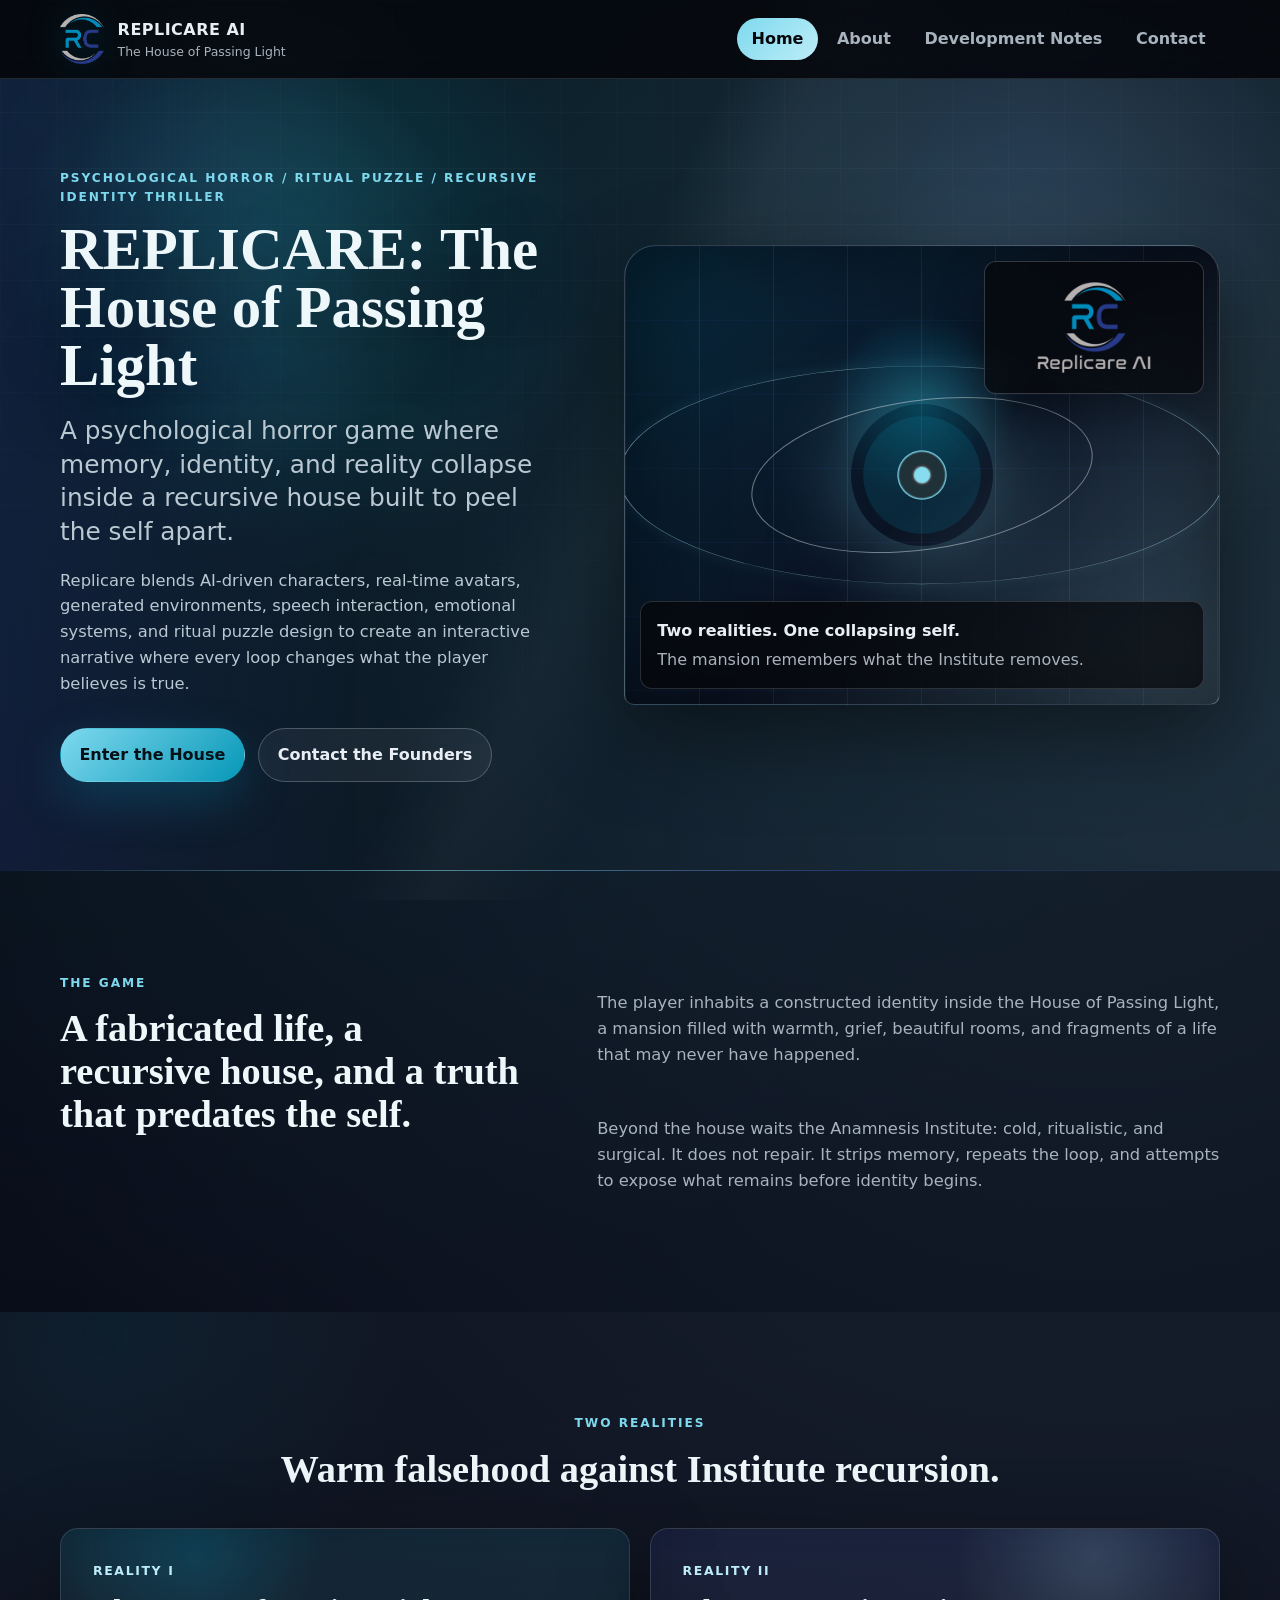
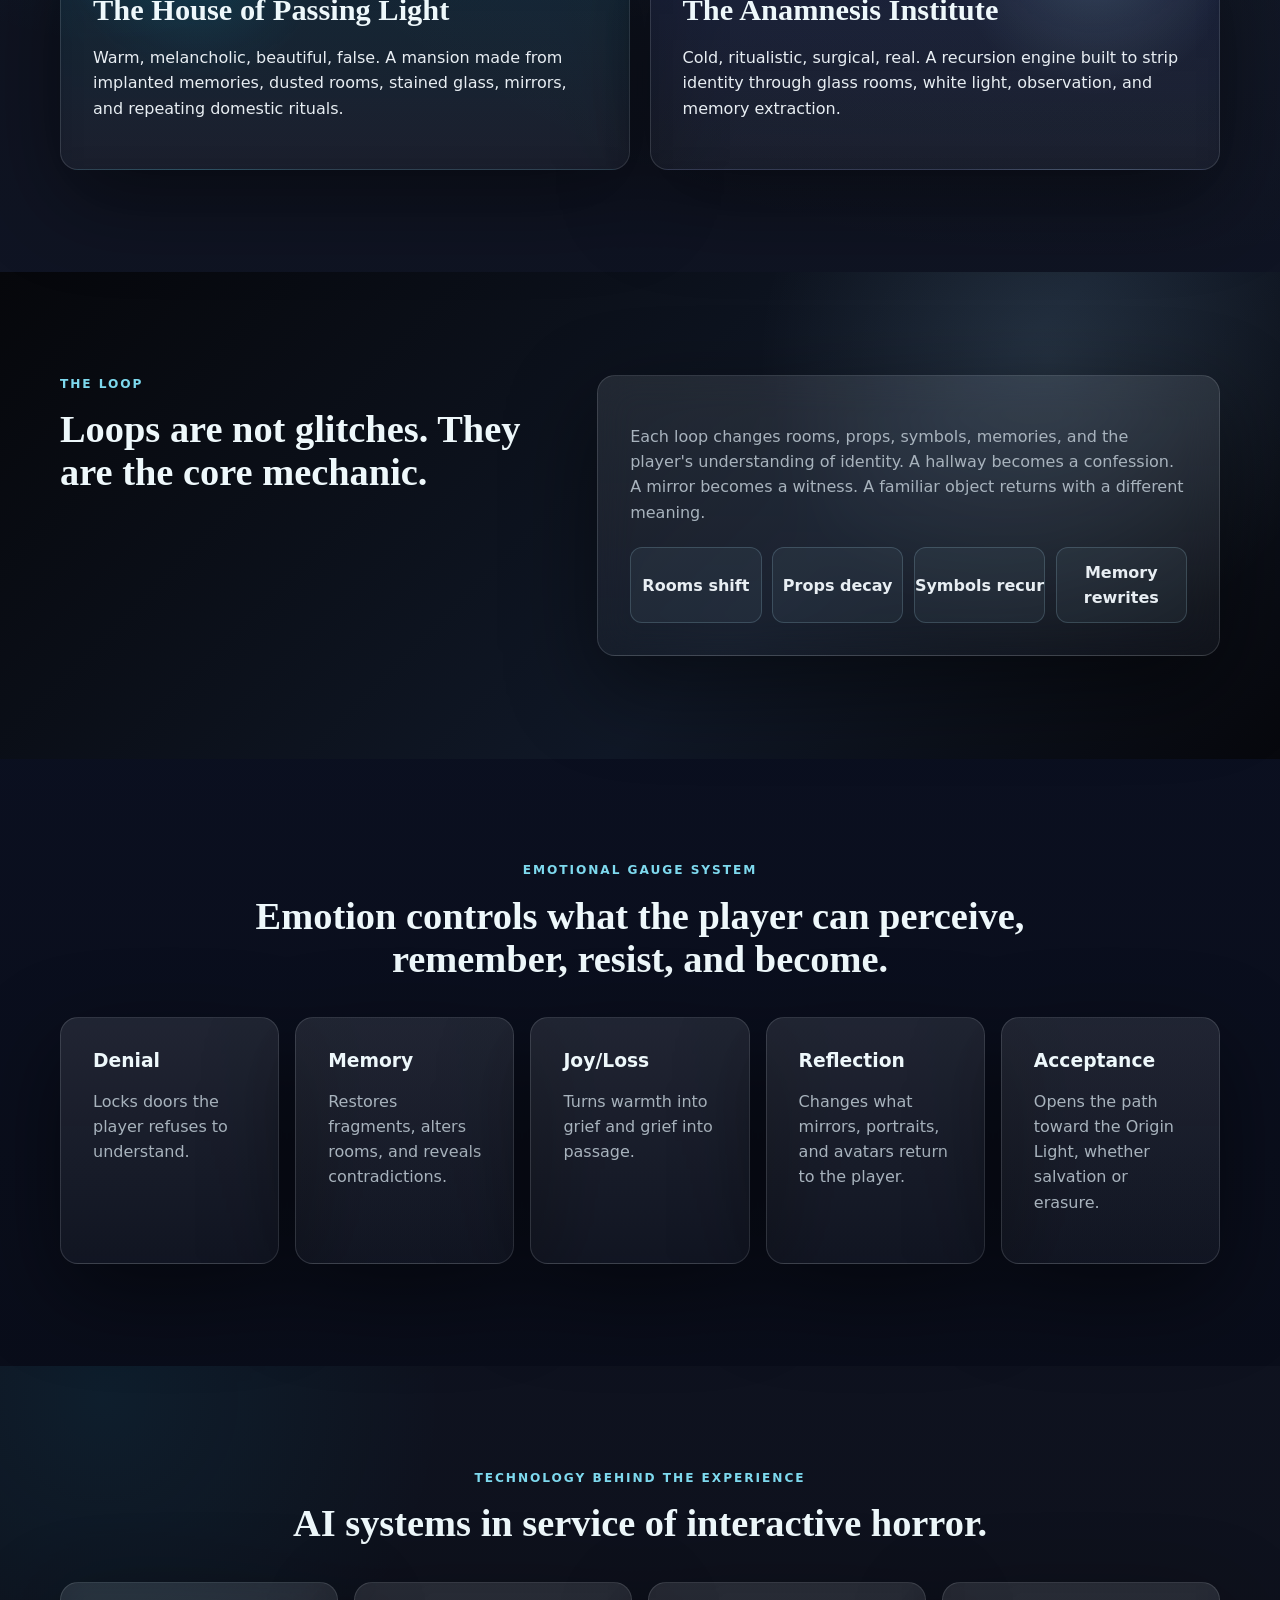
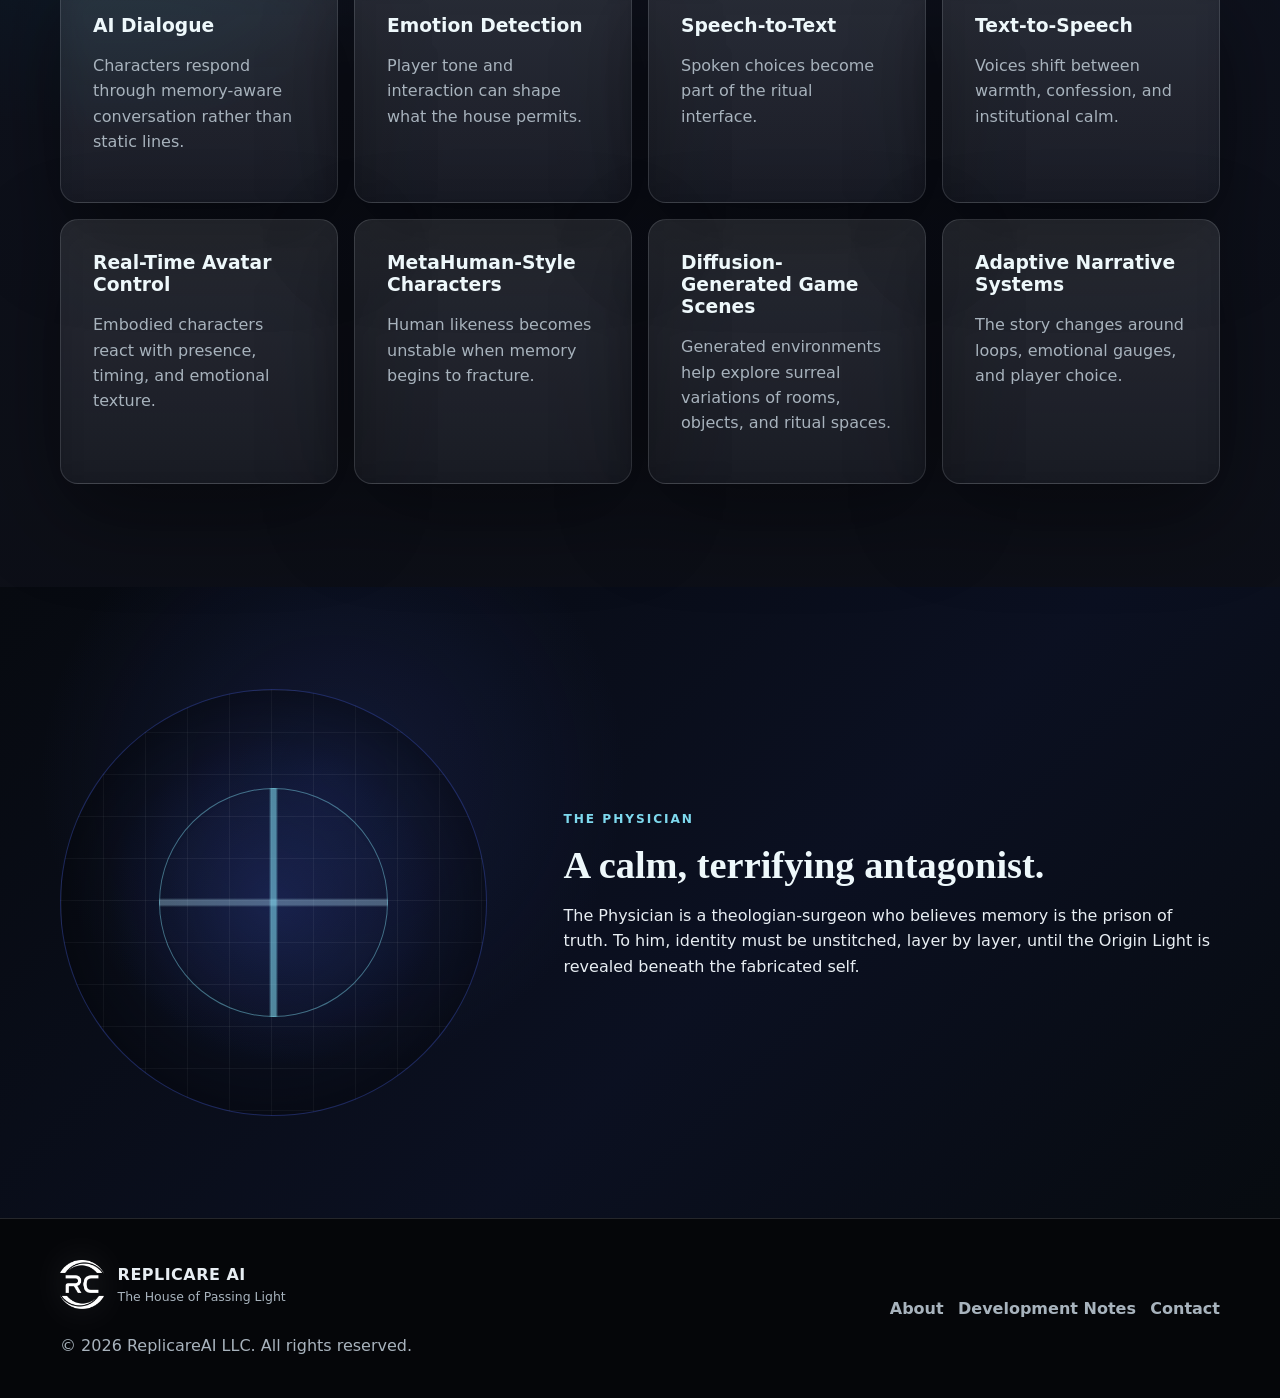
==== commit 606aa310: "Remove static blue hero ellipse" ====
--- a/index.html
+++ b/index.html
@@ -50,7 +50,6 @@
             <span class="origin-light"></span>
             <span class="witness-eye"></span>
             <span class="orbit-path orbit-white"><span class="loop-ring ring-one"></span></span>
-            <span class="orbit-path orbit-blue"><span class="loop-ring ring-two"></span></span>
           </div>
           <div class="visual-caption">
             <strong>Two realities. One collapsing self.</strong>
--- a/styles.css
+++ b/styles.css
@@ -378,10 +378,10 @@
 
 .origin-light {
   position: absolute;
-  width: 34%;
+  width: 24%;
   aspect-ratio: 1;
   border-radius: 50%;
-  background: radial-gradient(circle, #f4fbff 0 8%, #7ed9ee 9% 18%, rgba(6, 151, 183, 0.16) 19% 48%, transparent 49%);
+  background: radial-gradient(circle, #f4fbff 0 10%, #7ed9ee 11% 24%, rgba(6, 151, 183, 0.16) 25% 58%, transparent 59%);
   box-shadow: 0 0 90px rgba(126, 217, 238, 0.4);
   animation: origin-pulse 8s ease-in-out infinite;
 }
@@ -414,10 +414,6 @@
   animation: orbit-clockwise 32s linear infinite;
 }
 
-.orbit-blue {
-  animation: orbit-counter 26s linear infinite;
-}
-
 .loop-ring {
   border: 1px solid rgba(184, 233, 255, 0.5);
   border-radius: 50%;
@@ -428,13 +424,6 @@
   width: 138%;
   aspect-ratio: 1;
   transform: scaleY(0.36) rotate(8deg);
-}
-
-.ring-two {
-  width: 88%;
-  aspect-ratio: 1;
-  border-color: rgba(46, 63, 147, 0.78);
-  transform: scaleY(0.55) rotate(52deg);
 }
 
 .visual-caption {
@@ -924,12 +913,6 @@
   }
 }
 
-@keyframes orbit-counter {
-  to {
-    transform: rotate(-360deg);
-  }
-}
-
 @media (max-width: 1040px) {
   .hero-grid,
   .split-section,
